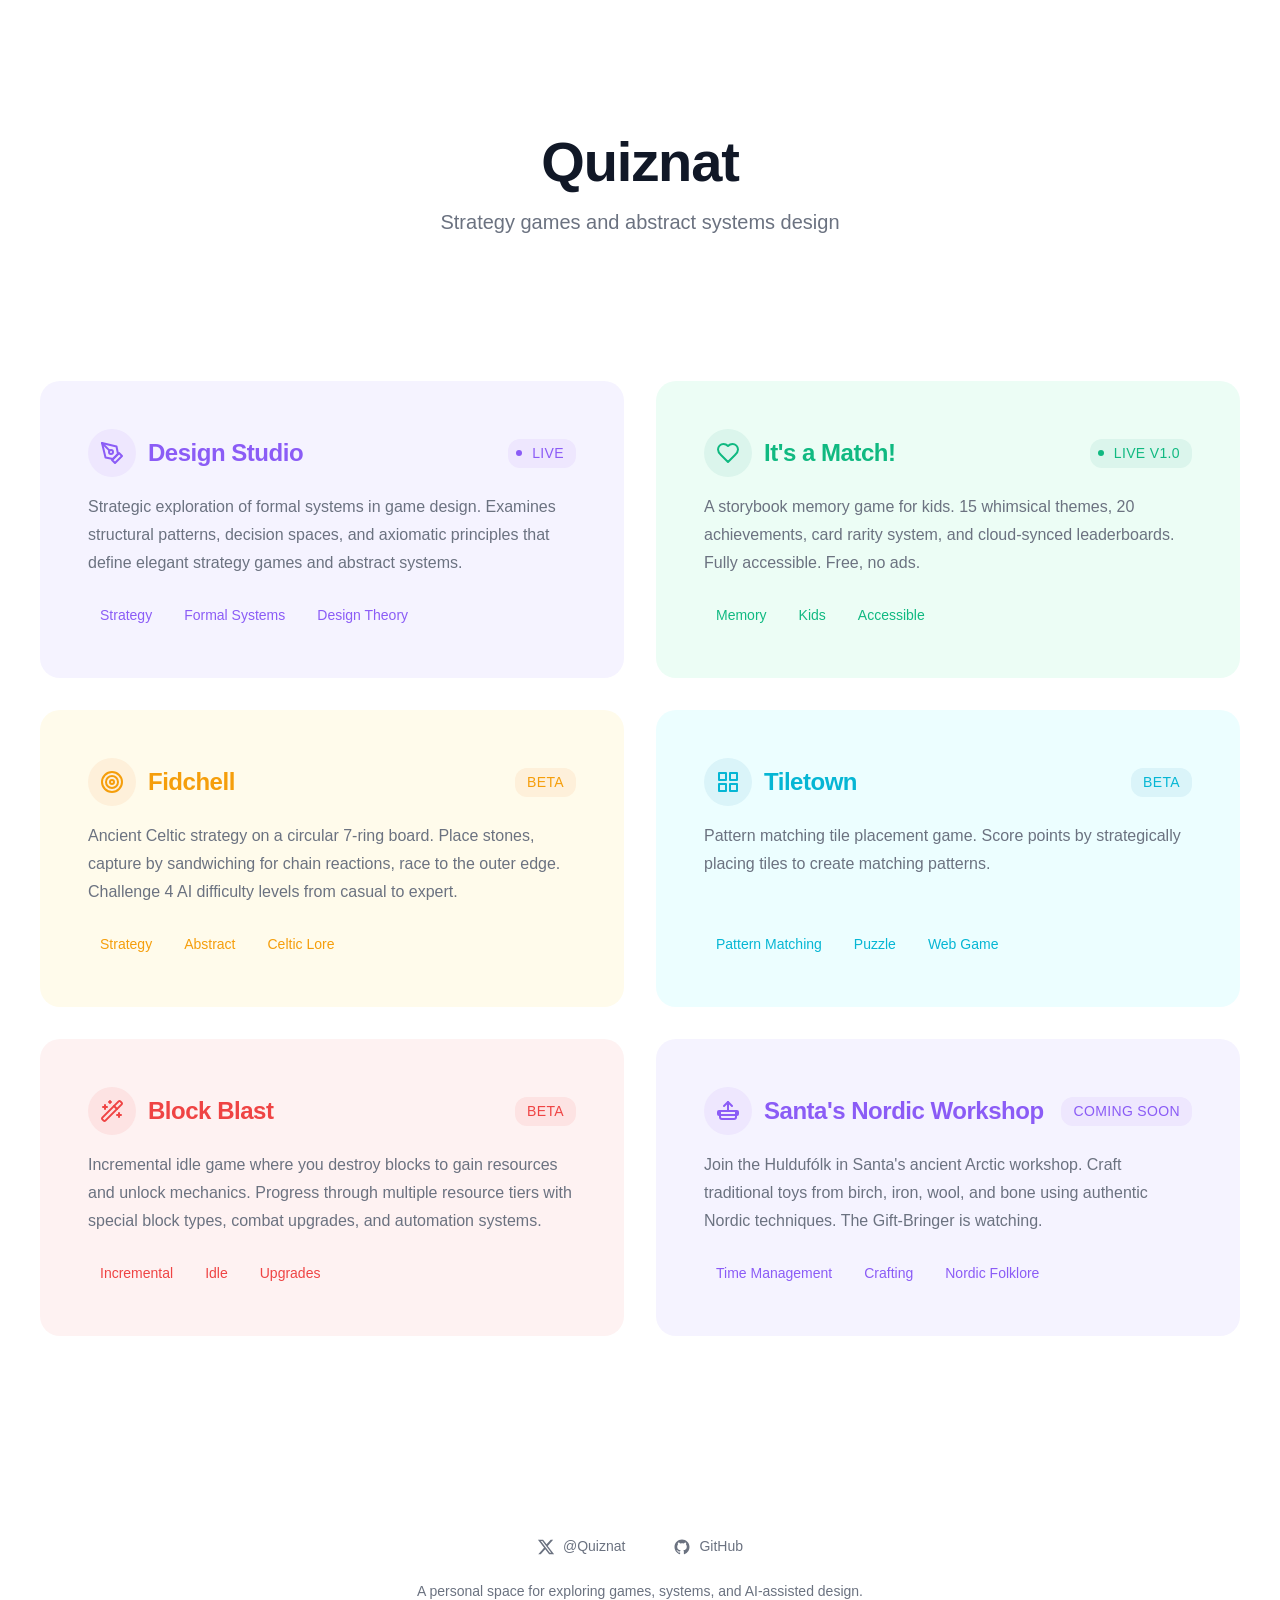
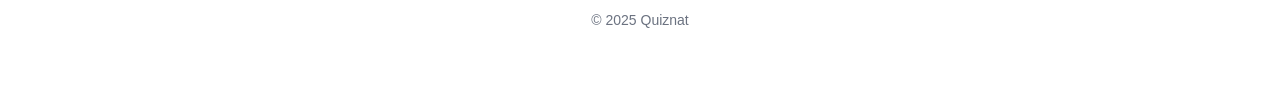
==== index.html @ dd47089f "Add icons to cards inline with titles - Add SVG icons to each project card - Icons in colored circle" ====
<!DOCTYPE html>
<html lang="en">
<head>
  <meta charset="UTF-8">
  <meta name="viewport" content="width=device-width, initial-scale=1.0">
  <title>Quiznat — Strategy Games & Design</title>
  <meta name="description" content="Strategy games and abstract systems design. A personal space for exploring games, systems, and AI-assisted design.">

  <!-- Open Graph -->
  <meta property="og:title" content="Quiznat — Strategy Games & Design">
  <meta property="og:description" content="Strategy games and abstract systems design. A personal space for exploring games, systems, and AI-assisted design.">
  <meta property="og:type" content="website">
  <meta property="og:url" content="https://quiznat.com">

  <!-- Twitter Card -->
  <meta name="twitter:card" content="summary">
  <meta name="twitter:site" content="@Quiznat">
  <meta name="twitter:title" content="Quiznat — Strategy Games & Design">
  <meta name="twitter:description" content="Strategy games and abstract systems design. A personal space for exploring games, systems, and AI-assisted design.">

  <!-- Favicon -->
  <link rel="icon" href="data:image/svg+xml,<svg xmlns='http://www.w3.org/2000/svg' viewBox='0 0 100 100'><rect width='100' height='100' rx='12' fill='%233B82F6'/><text x='50' y='68' font-size='50' font-family='system-ui' font-weight='bold' text-anchor='middle' fill='white'>Q</text></svg>">

  <link rel="stylesheet" href="styles.css">
</head>
<body>
  <div class="site-layout">
    <main class="site-main">
      <div class="hero">
        <h1 class="site-title">Quiznat</h1>
        <p class="site-tagline">Strategy games and abstract systems design</p>
      </div>

      <nav class="project-grid">
        <a href="https://design.quiznat.com" class="project-card">
          <div class="card-header">
            <div class="card-icon">
              <svg viewBox="0 0 24 24" fill="none" stroke="currentColor" stroke-width="2" stroke-linecap="round" stroke-linejoin="round"><path d="M12 19l7-7 3 3-7 7-3-3z"/><path d="M18 13l-1.5-7.5L2 2l3.5 14.5L13 18l5-5z"/><path d="M2 2l7.586 7.586"/><circle cx="11" cy="11" r="2"/></svg>
            </div>
            <h2 class="card-title">Design Studio</h2>
            <span class="card-status card-status--live">Live</span>
          </div>
          <p class="card-description">Strategic exploration of formal systems in game design. Examines structural patterns, decision spaces, and axiomatic principles that define elegant strategy games and abstract systems.</p>
          <div class="card-tags">
            <span class="tag">Strategy</span>
            <span class="tag">Formal Systems</span>
            <span class="tag">Design Theory</span>
          </div>
        </a>

        <a href="https://match.quiznat.com" class="project-card">
          <div class="card-header">
            <div class="card-icon">
              <svg viewBox="0 0 24 24" fill="none" stroke="currentColor" stroke-width="2" stroke-linecap="round" stroke-linejoin="round"><path d="M19 14c1.49-1.46 3-3.21 3-5.5A5.5 5.5 0 0 0 16.5 3c-1.76 0-3 .5-4.5 2-1.5-1.5-2.74-2-4.5-2A5.5 5.5 0 0 0 2 8.5c0 2.3 1.5 4.05 3 5.5l7 7Z"/></svg>
            </div>
            <h2 class="card-title">It's a Match!</h2>
            <span class="card-status card-status--live">Live v1.0</span>
          </div>
          <p class="card-description">A storybook memory game for kids. 15 whimsical themes, 20 achievements, card rarity system, and cloud-synced leaderboards. Fully accessible. Free, no ads.</p>
          <div class="card-tags">
            <span class="tag">Memory</span>
            <span class="tag">Kids</span>
            <span class="tag">Accessible</span>
          </div>
        </a>

        <a href="https://fidchell.quiznat.com" class="project-card">
          <div class="card-header">
            <div class="card-icon">
              <svg viewBox="0 0 24 24" fill="none" stroke="currentColor" stroke-width="2" stroke-linecap="round" stroke-linejoin="round"><circle cx="12" cy="12" r="10"/><circle cx="12" cy="12" r="6"/><circle cx="12" cy="12" r="2"/></svg>
            </div>
            <h2 class="card-title">Fidchell</h2>
            <span class="card-status card-status--beta">Beta</span>
          </div>
          <p class="card-description">Ancient Celtic strategy on a circular 7-ring board. Place stones, capture by sandwiching for chain reactions, race to the outer edge. Challenge 4 AI difficulty levels from casual to expert.</p>
          <div class="card-tags">
            <span class="tag">Strategy</span>
            <span class="tag">Abstract</span>
            <span class="tag">Celtic Lore</span>
          </div>
        </a>

        <a href="https://tiletown.quiznat.com/" class="project-card">
          <div class="card-header">
            <div class="card-icon">
              <svg viewBox="0 0 24 24" fill="none" stroke="currentColor" stroke-width="2" stroke-linecap="round" stroke-linejoin="round"><rect x="3" y="3" width="7" height="7"/><rect x="14" y="3" width="7" height="7"/><rect x="14" y="14" width="7" height="7"/><rect x="3" y="14" width="7" height="7"/></svg>
            </div>
            <h2 class="card-title">Tiletown</h2>
            <span class="card-status card-status--beta">Beta</span>
          </div>
          <p class="card-description">Pattern matching tile placement game. Score points by strategically placing tiles to create matching patterns.</p>
          <div class="card-tags">
            <span class="tag">Pattern Matching</span>
            <span class="tag">Puzzle</span>
            <span class="tag">Web Game</span>
          </div>
        </a>

        <a href="http://blockblast.quiznat.com/" class="project-card">
          <div class="card-header">
            <div class="card-icon">
              <svg viewBox="0 0 24 24" fill="none" stroke="currentColor" stroke-width="2" stroke-linecap="round" stroke-linejoin="round"><path d="m21.64 3.64-1.28-1.28a1.21 1.21 0 0 0-1.72 0L2.36 18.64a1.21 1.21 0 0 0 0 1.72l1.28 1.28a1.2 1.2 0 0 0 1.72 0L21.64 5.36a1.2 1.2 0 0 0 0-1.72Z"/><path d="m14 7 3 3"/><path d="M5 6v4"/><path d="M19 14v4"/><path d="M10 2v2"/><path d="M7 8H3"/><path d="M21 16h-4"/><path d="M11 3H9"/></svg>
            </div>
            <h2 class="card-title">Block Blast</h2>
            <span class="card-status card-status--beta">Beta</span>
          </div>
          <p class="card-description">Incremental idle game where you destroy blocks to gain resources and unlock mechanics. Progress through multiple resource tiers with special block types, combat upgrades, and automation systems.</p>
          <div class="card-tags">
            <span class="tag">Incremental</span>
            <span class="tag">Idle</span>
            <span class="tag">Upgrades</span>
          </div>
        </a>

        <div class="project-card">
          <div class="card-header">
            <div class="card-icon">
              <svg viewBox="0 0 24 24" fill="none" stroke="currentColor" stroke-width="2" stroke-linecap="round" stroke-linejoin="round"><path d="M20 12v6a2 2 0 0 1-2 2H6a2 2 0 0 1-2-2v-6"/><path d="M12 12V3"/><path d="m8 7 4-4 4 4"/><rect x="2" y="12" width="20" height="4" rx="1"/></svg>
            </div>
            <h2 class="card-title">Santa's Nordic Workshop</h2>
            <span class="card-status card-status--coming-soon">Coming Soon</span>
          </div>
          <p class="card-description">Join the Huldufólk in Santa's ancient Arctic workshop. Craft traditional toys from birch, iron, wool, and bone using authentic Nordic techniques. The Gift-Bringer is watching.</p>
          <div class="card-tags">
            <span class="tag">Time Management</span>
            <span class="tag">Crafting</span>
            <span class="tag">Nordic Folklore</span>
          </div>
        </div>
      </nav>
    </main>

    <footer class="site-footer">
      <div class="footer-links">
        <a href="https://x.com/Quiznat" class="footer-link" target="_blank" rel="noopener">
          <svg viewBox="0 0 24 24" aria-hidden="true"><path d="M18.244 2.25h3.308l-7.227 8.26 8.502 11.24H16.17l-5.214-6.817L4.99 21.75H1.68l7.73-8.835L1.254 2.25H8.08l4.713 6.231zm-1.161 17.52h1.833L7.084 4.126H5.117z"/></svg>
          @Quiznat
        </a>
        <a href="https://github.com/quiznat" class="footer-link" target="_blank" rel="noopener">
          <svg viewBox="0 0 24 24" aria-hidden="true"><path d="M12 2C6.477 2 2 6.484 2 12.017c0 4.425 2.865 8.18 6.839 9.504.5.092.682-.217.682-.483 0-.237-.008-.868-.013-1.703-2.782.605-3.369-1.343-3.369-1.343-.454-1.158-1.11-1.466-1.11-1.466-.908-.62.069-.608.069-.608 1.003.07 1.531 1.032 1.531 1.032.892 1.53 2.341 1.088 2.91.832.092-.647.35-1.088.636-1.338-2.22-.253-4.555-1.113-4.555-4.951 0-1.093.39-1.988 1.029-2.688-.103-.253-.446-1.272.098-2.65 0 0 .84-.27 2.75 1.026A9.564 9.564 0 0112 6.844c.85.004 1.705.115 2.504.337 1.909-1.296 2.747-1.027 2.747-1.027.546 1.379.202 2.398.1 2.651.64.7 1.028 1.595 1.028 2.688 0 3.848-2.339 4.695-4.566 4.943.359.309.678.92.678 1.855 0 1.338-.012 2.419-.012 2.747 0 .268.18.58.688.482A10.019 10.019 0 0022 12.017C22 6.484 17.522 2 12 2z"/></svg>
          GitHub
        </a>
      </div>
      <p class="footer-text">A personal space for exploring games, systems, and AI-assisted design.</p>
      <p class="footer-text">© 2025 Quiznat</p>
    </footer>
  </div>

</body>
</html>
---- styles.css ----
/* ============================================
   QUIZNAT.COM — LANDING PAGE
   AAA-Grade Architecture
   ============================================ */

/* ============================================
   DESIGN TOKENS
   ============================================ */

:root {
  /* Colors - Flat Design */
  --color-bg: #FFFFFF;
  --color-surface: #FFFFFF;
  --color-text: #111827;
  --color-text-muted: #6B7280;
  --color-border: #E5E7EB;
  --color-accent: #3B82F6;
  --color-accent-hover: #2563EB;

  /* Project-specific colors */
  --color-design: #8B5CF6;
  --color-game: #10B981;
  --color-casual: #F59E0B;
  --color-incremental: #06B6D4;
  --color-gamejam: #EF4444;

  /* Card tint colors (50-level pastels) */
  --color-design-tint: #F5F3FF;
  --color-game-tint: #ECFDF5;
  --color-casual-tint: #FFFBEB;
  --color-incremental-tint: #ECFEFF;
  --color-gamejam-tint: #FEF2F2;
  
  /* Status colors */
  --color-status-live: #10B981;
  --color-status-beta: #8B5CF6;
  --color-status-wip: #F59E0B;
  --color-status-planned: #6B7280;
  --color-status-gamejam: #EF4444;
  
  /* Spacing */
  --spacing-1: 0.25rem;  /* 4px */
  --spacing-2: 0.5rem;   /* 8px */
  --spacing-3: 0.75rem;  /* 12px */
  --spacing-4: 1rem;     /* 16px */
  --spacing-5: 1.5rem;   /* 24px */
  --spacing-6: 2rem;     /* 32px */
  --spacing-8: 3rem;     /* 48px */
  --spacing-10: 4rem;    /* 64px */
  --spacing-12: 6rem;    /* 96px */
  
  /* Typography */
  --font-display: -apple-system, BlinkMacSystemFont, "Segoe UI", Roboto, "Helvetica Neue", Arial, sans-serif;
  --font-body: -apple-system, BlinkMacSystemFont, "Segoe UI", Roboto, "Helvetica Neue", Arial, sans-serif;
  --font-mono: "SF Mono", Monaco, "Cascadia Code", "Roboto Mono", Consolas, "Courier New", monospace;
  
  --font-size-sm: 0.875rem;   /* 14px */
  --font-size-base: 1rem;     /* 16px */
  --font-size-lg: 1.125rem;   /* 18px */
  --font-size-xl: 1.25rem;    /* 20px */
  --font-size-2xl: 1.5rem;    /* 24px */
  --font-size-3xl: 2rem;      /* 32px */
  --font-size-4xl: 2.5rem;    /* 40px */
  --font-size-5xl: 3.5rem;    /* 56px */
  
  --font-weight-normal: 400;
  --font-weight-medium: 500;
  --font-weight-semibold: 600;
  --font-weight-bold: 700;
  
  --line-height-tight: 1.2;
  --line-height-normal: 1.5;
  --line-height-relaxed: 1.75;
  
  --letter-spacing-tight: -0.02em;
  --letter-spacing-normal: 0;
  --letter-spacing-wide: 0.025em;
  
  /* Effects - Flat Design (no shadows) */
  --radius-sm: 6px;
  --radius-md: 12px;
  --radius-lg: 20px;
  
  --transition-fast: 150ms cubic-bezier(0.4, 0, 0.2, 1);
  --transition-base: 200ms cubic-bezier(0.4, 0, 0.2, 1);
  --transition-slow: 300ms cubic-bezier(0.4, 0, 0.2, 1);
}

/* Light mode only */

/* ============================================
   RESET & BASE
   ============================================ */

* {
  margin: 0;
  padding: 0;
  box-sizing: border-box;
}

html {
  -webkit-font-smoothing: antialiased;
  -moz-osx-font-smoothing: grayscale;
}

body {
  font-family: var(--font-body);
  font-size: var(--font-size-base);
  line-height: var(--line-height-normal);
  color: var(--color-text);
  background: var(--color-bg);
  position: relative;
}

/* Decorative pseudo-elements removed for flat design */

a {
  color: inherit;
  text-decoration: none;
}

/* ============================================
   LAYOUT
   ============================================ */

.site-layout {
  display: flex;
  flex-direction: column;
  min-height: 100vh;
  padding: var(--spacing-6);
  position: relative;
  z-index: 1;
}

/* Layout border frame removed for flat design */

.site-main {
  flex-grow: 1;
  display: flex;
  flex-direction: column;
  justify-content: center;
  max-width: 1200px;
  width: 100%;
  margin: 0 auto;
  padding: var(--spacing-8) 0;
}

/* ============================================
   HERO
   ============================================ */

.hero {
  text-align: center;
  margin-bottom: var(--spacing-12);
  position: relative;
  padding: var(--spacing-8) 0;
}

/* Hero decorative lines removed for flat design */

.site-title {
  font-family: var(--font-display);
  font-size: var(--font-size-5xl);
  font-weight: var(--font-weight-bold);
  letter-spacing: var(--letter-spacing-tight);
  line-height: var(--line-height-tight);
  margin-bottom: var(--spacing-3);
  color: var(--color-text);
}

.site-tagline {
  font-size: var(--font-size-xl);
  color: var(--color-text-muted);
  font-weight: var(--font-weight-normal);
  letter-spacing: var(--letter-spacing-normal);
}

/* ============================================
   PROJECT GRID
   ============================================ */

.project-grid {
  display: grid;
  grid-template-columns: repeat(2, 1fr);
  gap: var(--spacing-6);
  width: 100%;
  position: relative;
}

/* Featured card spans full width */
.project-card--featured {
  grid-column: 1 / -1;
}

/* Project grid top line removed for flat design */

/* ============================================
   PROJECT CARDS
   ============================================ */

.project-card {
  display: flex;
  flex-direction: column;
  padding: var(--spacing-8);
  background: var(--card-tint);
  border: none;
  border-radius: var(--radius-lg);
  box-shadow: none;
  transition: transform 200ms ease;
  cursor: pointer;
  position: relative;
}

.project-card:hover,
.project-card:focus-visible {
  transform: scale(1.02);
  outline: none;
}

.project-card:focus-visible {
  outline: 3px solid var(--card-accent);
  outline-offset: 2px;
}

/* ============================================
   CARD COLOR SEQUENCE
   Colors cycle through a 5-color palette that
   matches the hero gradient order:
   1. design (purple)
   2. game (green)
   3. casual (yellow)
   4. incremental (cyan)
   5. gamejam (red)
   ...then repeats from 1
   ============================================ */

.project-card:nth-child(5n+1) { --card-accent: var(--color-design); --card-tint: var(--color-design-tint); }
.project-card:nth-child(5n+2) { --card-accent: var(--color-game); --card-tint: var(--color-game-tint); }
.project-card:nth-child(5n+3) { --card-accent: var(--color-casual); --card-tint: var(--color-casual-tint); }
.project-card:nth-child(5n+4) { --card-accent: var(--color-incremental); --card-tint: var(--color-incremental-tint); }
.project-card:nth-child(5n+5) { --card-accent: var(--color-gamejam); --card-tint: var(--color-gamejam-tint); }

/* Card Header */
.card-header {
  display: flex;
  align-items: center;
  gap: var(--spacing-3);
  margin-bottom: var(--spacing-4);
}

/* Card Icon */
.card-icon {
  display: flex;
  align-items: center;
  justify-content: center;
  width: 48px;
  height: 48px;
  border-radius: 50%;
  background: color-mix(in srgb, var(--card-accent) 15%, white);
  flex-shrink: 0;
}

.card-icon svg {
  width: 24px;
  height: 24px;
  color: var(--card-accent);
}

.card-title {
  font-family: var(--font-display);
  font-size: var(--font-size-2xl);
  font-weight: var(--font-weight-bold);
  letter-spacing: var(--letter-spacing-tight);
  color: var(--card-accent);
  flex-grow: 1;
}

/* Status Badge - matches card accent */
.card-status {
  display: inline-flex;
  align-items: center;
  padding: var(--spacing-1) var(--spacing-3);
  font-size: var(--font-size-sm);
  font-weight: var(--font-weight-medium);
  background: color-mix(in srgb, var(--card-accent) 15%, white);
  color: var(--card-accent);
  border-radius: var(--radius-md);
  text-transform: uppercase;
  letter-spacing: var(--letter-spacing-wide);
  position: relative;
}

.card-status--live {
  padding-left: var(--spacing-5);
}

.card-status--live::before {
  content: '';
  position: absolute;
  left: var(--spacing-2);
  top: 50%;
  transform: translateY(-50%);
  width: 6px;
  height: 6px;
  background: var(--card-accent);
  border-radius: 50%;
  animation: pulse-dot 2s cubic-bezier(0.4, 0, 0.6, 1) infinite;
}

@keyframes pulse {
  0%, 100% {
    opacity: 1;
  }
  50% {
    opacity: 0.85;
  }
}

@keyframes pulse-dot {
  0%, 100% {
    opacity: 1;
    transform: translateY(-50%) scale(1);
  }
  50% {
    opacity: 0.5;
    transform: translateY(-50%) scale(0.8);
  }
}

/* Entrance Animation */
@keyframes fade-in-up {
  from {
    opacity: 0;
    transform: translateY(20px);
  }
  to {
    opacity: 1;
    transform: translateY(0);
  }
}

.project-card {
  animation: fade-in-up 0.5s ease-out both;
}

.project-card:nth-child(1) { animation-delay: 0.1s; }
.project-card:nth-child(2) { animation-delay: 0.2s; }
.project-card:nth-child(3) { animation-delay: 0.3s; }
.project-card:nth-child(4) { animation-delay: 0.4s; }
.project-card:nth-child(5) { animation-delay: 0.5s; }
.project-card:nth-child(6) { animation-delay: 0.6s; }

/* Card Content */
.card-description {
  font-size: var(--font-size-base);
  line-height: var(--line-height-relaxed);
  color: var(--color-text-muted);
  margin-bottom: var(--spacing-5);
  flex-grow: 1;
}

/* Tags - Match card accent */
.card-tags {
  display: flex;
  flex-wrap: wrap;
  gap: var(--spacing-2);
}

.tag {
  display: inline-block;
  padding: var(--spacing-1) var(--spacing-3);
  font-size: var(--font-size-sm);
  font-weight: var(--font-weight-medium);
  color: var(--card-accent);
  background: transparent;
  border: none;
  border-radius: var(--radius-md);
  letter-spacing: var(--letter-spacing-normal);
  transition: all 200ms ease;
}

.project-card:hover .tag,
.project-card:focus-visible .tag {
  background: color-mix(in srgb, var(--card-accent) 10%, transparent);
}

/* ============================================
   FOOTER
   ============================================ */

.site-footer {
  text-align: center;
  padding: var(--spacing-8) 0 var(--spacing-6);
  margin-top: var(--spacing-12);
}

.footer-text {
  font-size: var(--font-size-sm);
  color: var(--color-text-muted);
  letter-spacing: var(--letter-spacing-normal);
  margin-bottom: var(--spacing-2);
}

.footer-text:last-child {
  margin-bottom: 0;
}

.footer-links {
  display: flex;
  justify-content: center;
  gap: var(--spacing-5);
  margin-bottom: var(--spacing-4);
}

.footer-link {
  display: inline-flex;
  align-items: center;
  gap: var(--spacing-2);
  padding: var(--spacing-2) var(--spacing-3);
  font-size: var(--font-size-sm);
  color: var(--color-text-muted);
  border-radius: var(--radius-sm);
  transition: color 200ms ease, background-color 200ms ease;
}

.footer-link:hover,
.footer-link:focus-visible {
  color: var(--color-accent);
  background: var(--color-border);
}

.footer-link svg {
  width: 18px;
  height: 18px;
  fill: currentColor;
}

/* ============================================
   RESPONSIVE
   ============================================ */

@media (max-width: 768px) {
  .site-title {
    font-size: var(--font-size-4xl);
  }

  .site-tagline {
    font-size: var(--font-size-lg);
  }

  .project-grid {
    grid-template-columns: 1fr;
  }

  .site-layout {
    padding: var(--spacing-4);
  }

  .site-main {
    padding: var(--spacing-6) 0;
  }
}

@media (max-width: 480px) {
  .site-title {
    font-size: var(--font-size-3xl);
  }

  .card-title {
    font-size: var(--font-size-xl);
  }
}
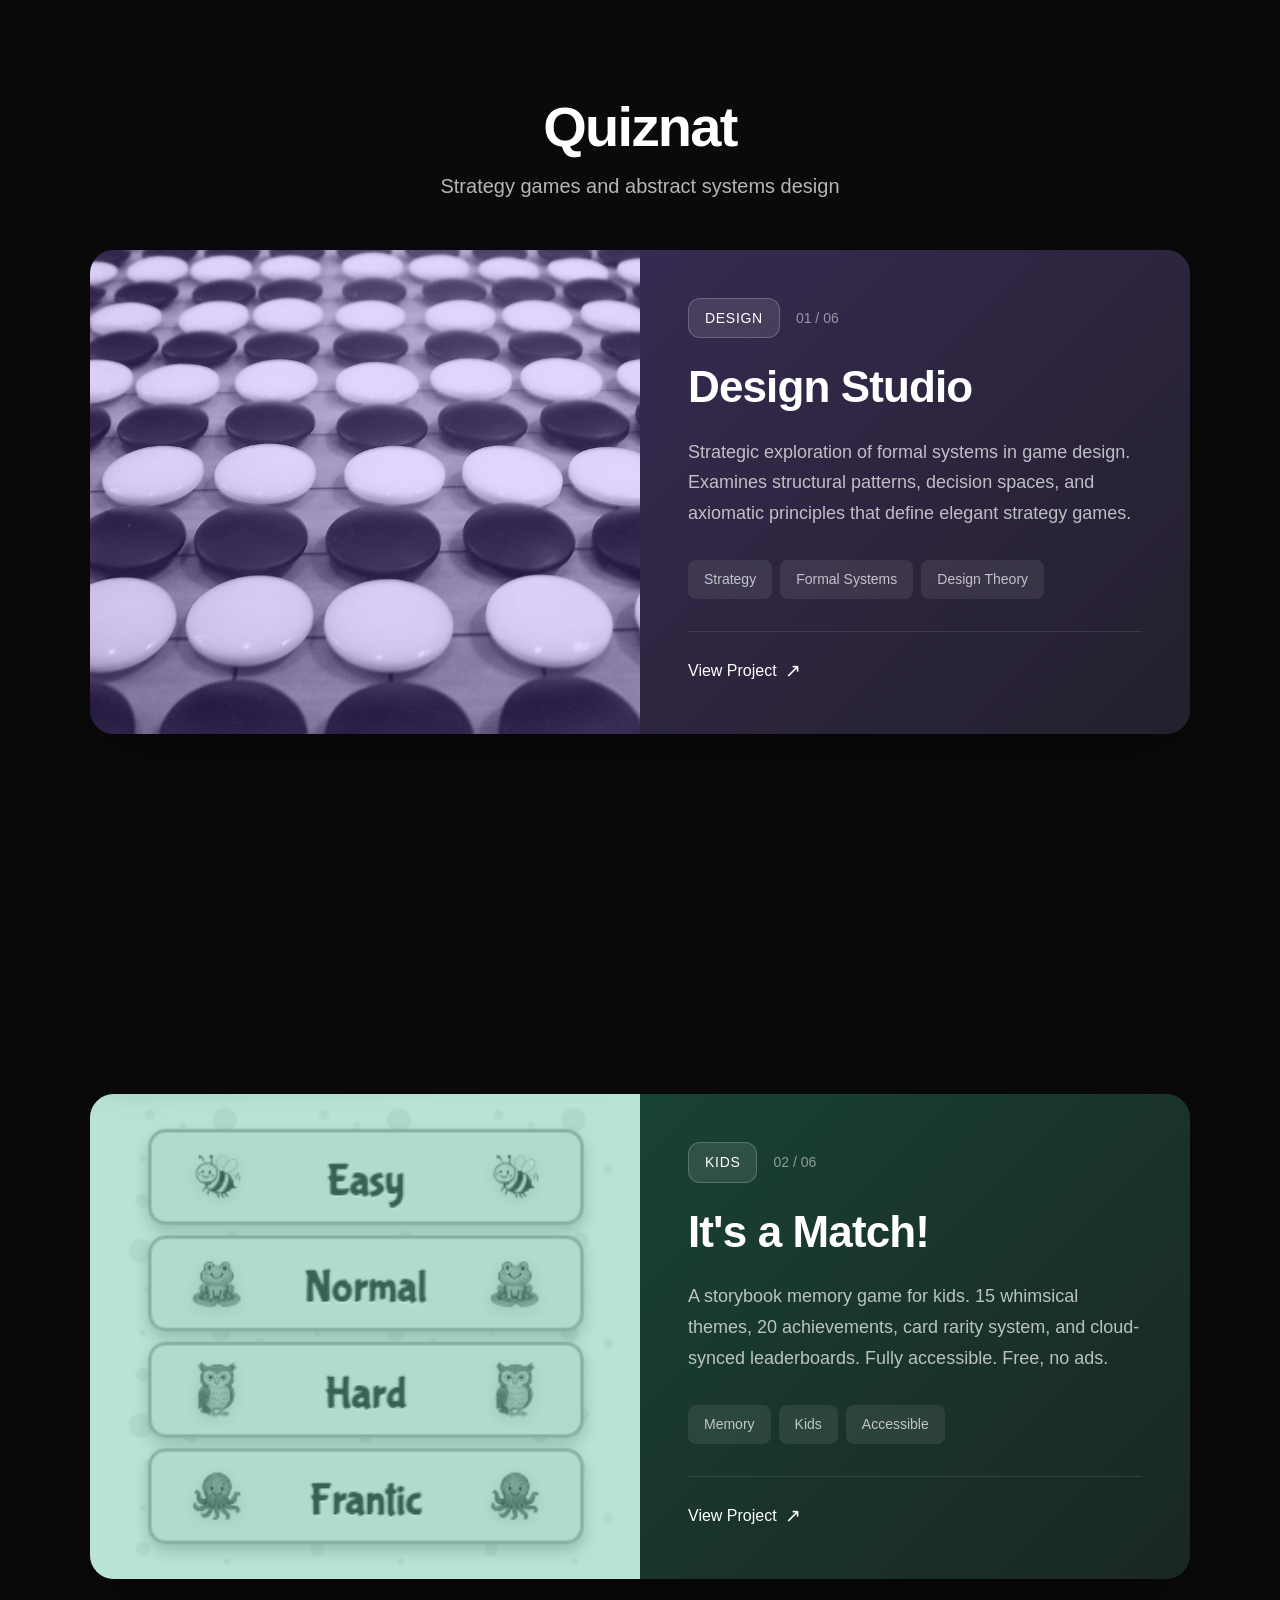
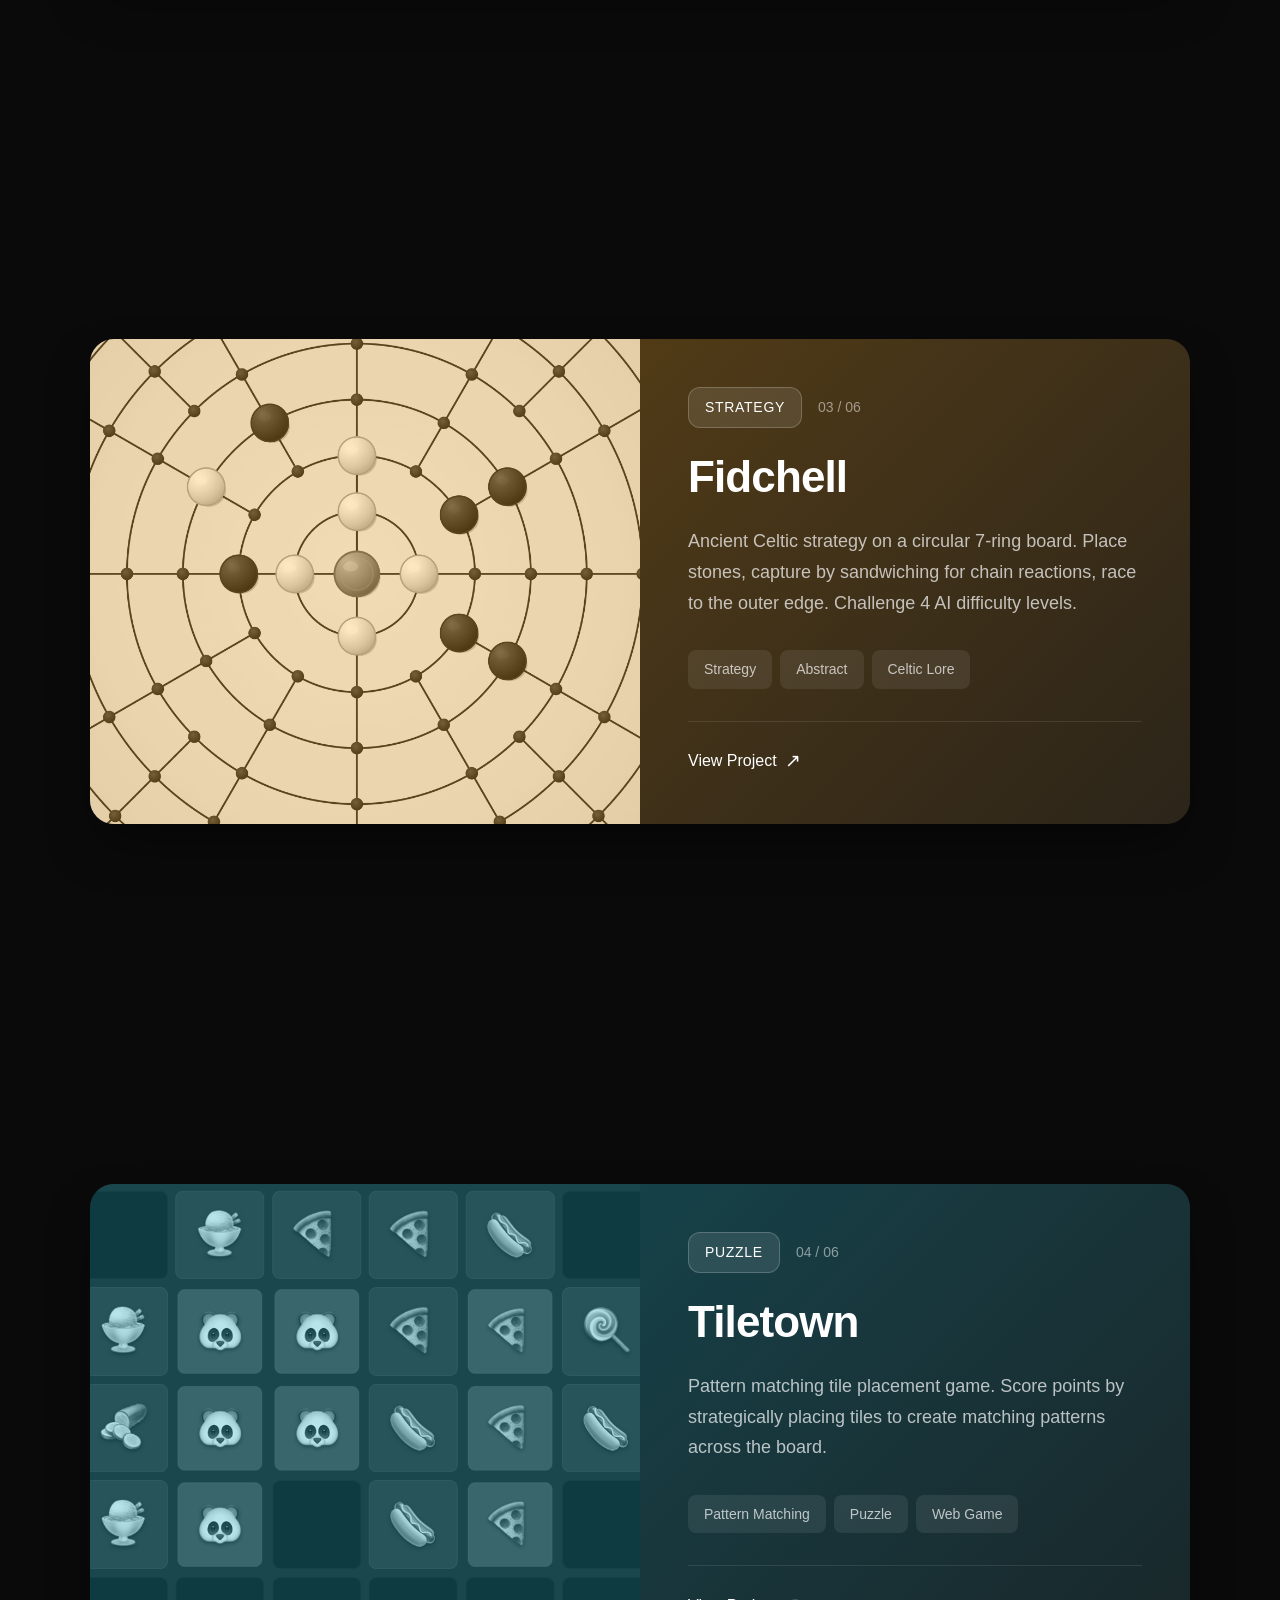
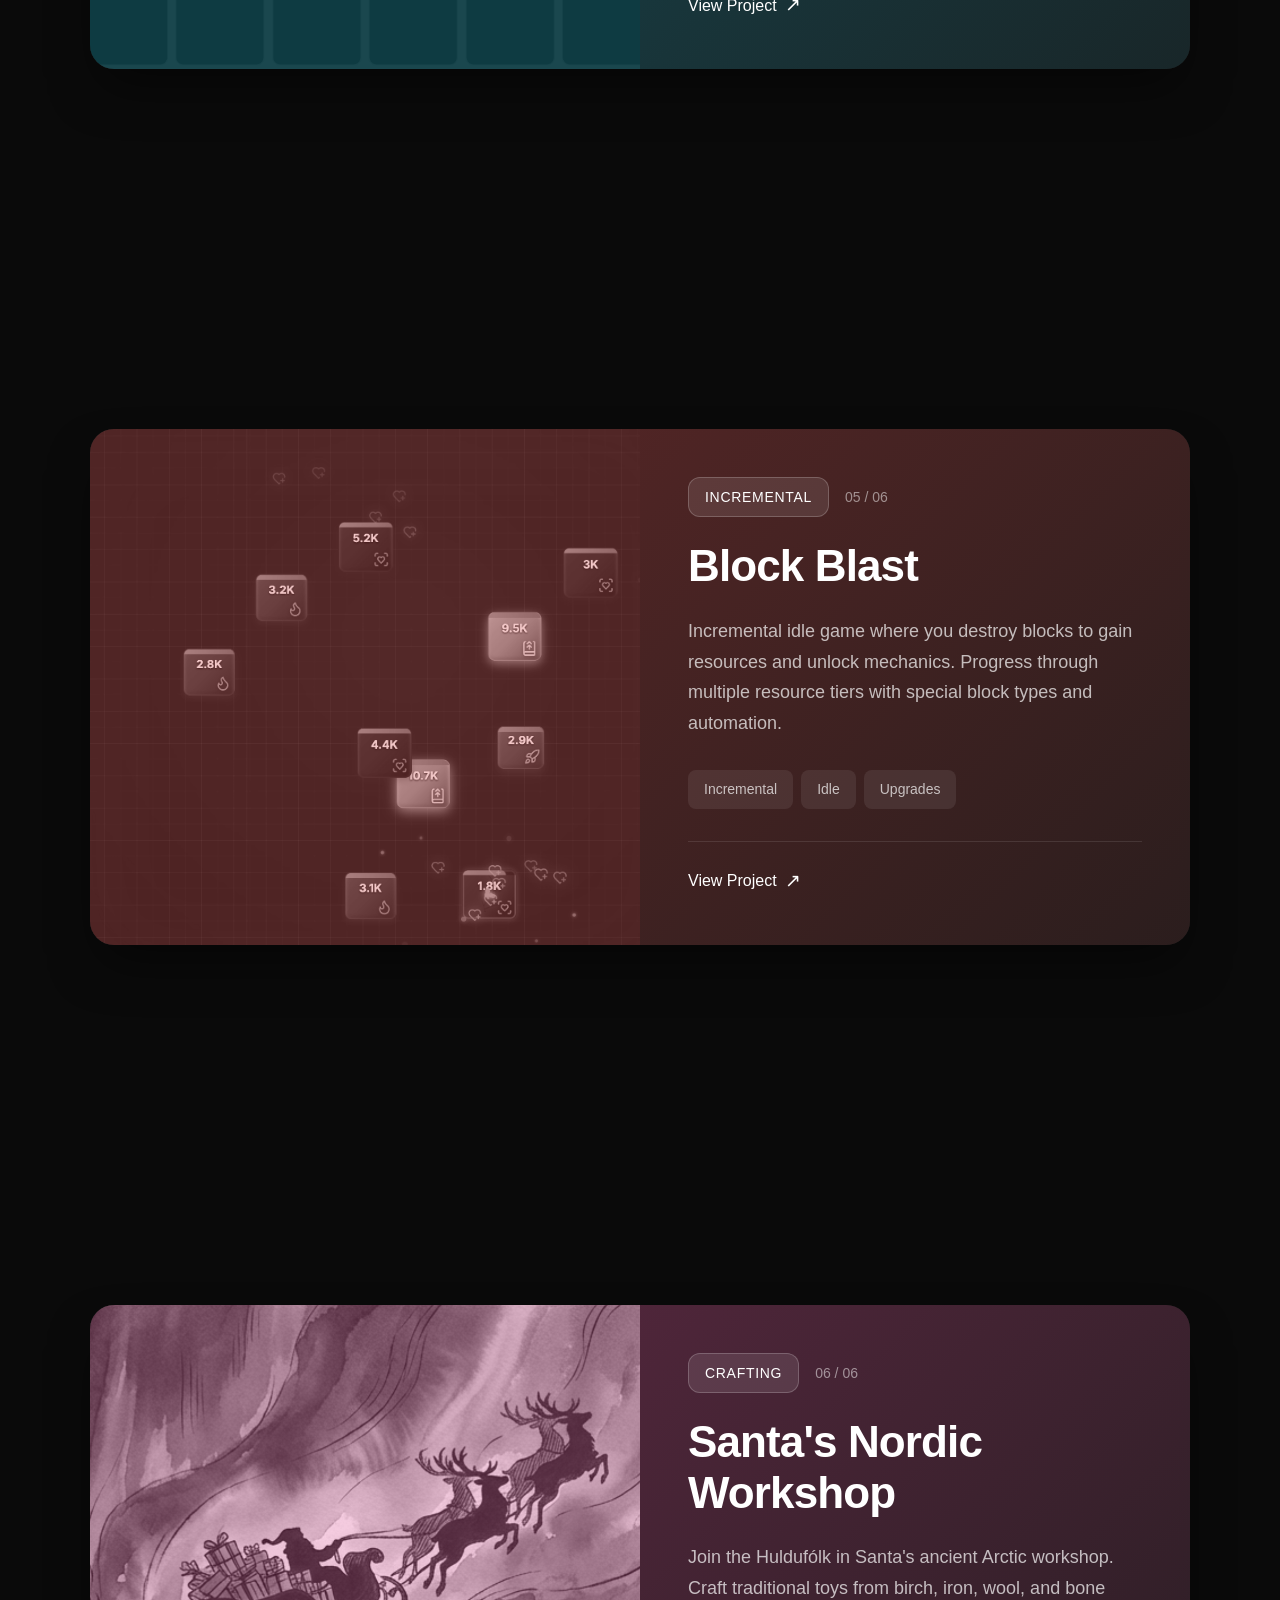
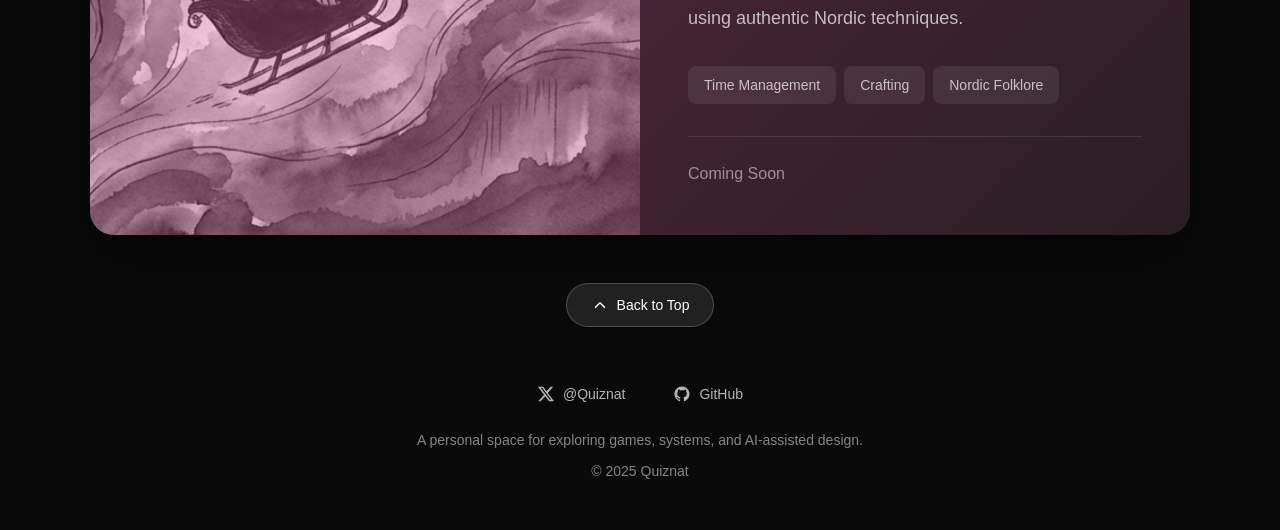
==== commit cab5ac9e: "Add stacking cards effect with horizontal layout - Convert grid to sticky scroll stacking cards - Ad" ====
--- a/index.html
+++ b/index.html
@@ -31,103 +31,148 @@
         <p class="site-tagline">Strategy games and abstract systems design</p>
       </div>
 
-      <nav class="project-grid">
-        <a href="https://design.quiznat.com" class="project-card">
-          <div class="card-header">
-            <div class="card-icon">
-              <svg viewBox="0 0 24 24" fill="none" stroke="currentColor" stroke-width="2" stroke-linecap="round" stroke-linejoin="round"><path d="M12 19l7-7 3 3-7 7-3-3z"/><path d="M18 13l-1.5-7.5L2 2l3.5 14.5L13 18l5-5z"/><path d="M2 2l7.586 7.586"/><circle cx="11" cy="11" r="2"/></svg>
-            </div>
-            <h2 class="card-title">Design Studio</h2>
-            <span class="card-status card-status--live">Live</span>
+      <nav class="project-stack">
+        <div class="stack-item">
+          <a href="https://design.quiznat.com" class="project-card">
+            <div class="card-image">
+              <img src="assets/design-studio-card.jpg" alt="Design Studio preview">
+            </div>
+            <div class="card-content">
+              <div class="card-meta">
+                <span class="card-category">DESIGN</span>
+                <span class="card-number">01 / 06</span>
+              </div>
+              <h2 class="card-title">Design Studio</h2>
+              <p class="card-description">Strategic exploration of formal systems in game design. Examines structural patterns, decision spaces, and axiomatic principles that define elegant strategy games.</p>
+              <div class="card-tags">
+                <span class="tag">Strategy</span>
+                <span class="tag">Formal Systems</span>
+                <span class="tag">Design Theory</span>
+              </div>
+              <span class="card-link">View Project <span class="arrow">&#8599;</span></span>
+            </div>
+          </a>
+        </div>
+
+        <div class="stack-item">
+          <a href="https://match.quiznat.com" class="project-card">
+            <div class="card-image">
+              <img src="assets/Learning_Lab.png" alt="It's a Match! preview">
+            </div>
+            <div class="card-content">
+              <div class="card-meta">
+                <span class="card-category">KIDS</span>
+                <span class="card-number">02 / 06</span>
+              </div>
+              <h2 class="card-title">It's a Match!</h2>
+              <p class="card-description">A storybook memory game for kids. 15 whimsical themes, 20 achievements, card rarity system, and cloud-synced leaderboards. Fully accessible. Free, no ads.</p>
+              <div class="card-tags">
+                <span class="tag">Memory</span>
+                <span class="tag">Kids</span>
+                <span class="tag">Accessible</span>
+              </div>
+              <span class="card-link">View Project <span class="arrow">&#8599;</span></span>
+            </div>
+          </a>
+        </div>
+
+        <div class="stack-item">
+          <a href="https://fidchell.quiznat.com" class="project-card">
+            <div class="card-image">
+              <img src="assets/fidchell.png" alt="Fidchell preview">
+            </div>
+            <div class="card-content">
+              <div class="card-meta">
+                <span class="card-category">STRATEGY</span>
+                <span class="card-number">03 / 06</span>
+              </div>
+              <h2 class="card-title">Fidchell</h2>
+              <p class="card-description">Ancient Celtic strategy on a circular 7-ring board. Place stones, capture by sandwiching for chain reactions, race to the outer edge. Challenge 4 AI difficulty levels.</p>
+              <div class="card-tags">
+                <span class="tag">Strategy</span>
+                <span class="tag">Abstract</span>
+                <span class="tag">Celtic Lore</span>
+              </div>
+              <span class="card-link">View Project <span class="arrow">&#8599;</span></span>
+            </div>
+          </a>
+        </div>
+
+        <div class="stack-item">
+          <a href="https://tiletown.quiznat.com/" class="project-card">
+            <div class="card-image">
+              <img src="assets/tile_town.png" alt="Tiletown preview">
+            </div>
+            <div class="card-content">
+              <div class="card-meta">
+                <span class="card-category">PUZZLE</span>
+                <span class="card-number">04 / 06</span>
+              </div>
+              <h2 class="card-title">Tiletown</h2>
+              <p class="card-description">Pattern matching tile placement game. Score points by strategically placing tiles to create matching patterns across the board.</p>
+              <div class="card-tags">
+                <span class="tag">Pattern Matching</span>
+                <span class="tag">Puzzle</span>
+                <span class="tag">Web Game</span>
+              </div>
+              <span class="card-link">View Project <span class="arrow">&#8599;</span></span>
+            </div>
+          </a>
+        </div>
+
+        <div class="stack-item">
+          <a href="http://blockblast.quiznat.com/" class="project-card">
+            <div class="card-image">
+              <img src="assets/block_blast.png" alt="Block Blast preview">
+            </div>
+            <div class="card-content">
+              <div class="card-meta">
+                <span class="card-category">INCREMENTAL</span>
+                <span class="card-number">05 / 06</span>
+              </div>
+              <h2 class="card-title">Block Blast</h2>
+              <p class="card-description">Incremental idle game where you destroy blocks to gain resources and unlock mechanics. Progress through multiple resource tiers with special block types and automation.</p>
+              <div class="card-tags">
+                <span class="tag">Incremental</span>
+                <span class="tag">Idle</span>
+                <span class="tag">Upgrades</span>
+              </div>
+              <span class="card-link">View Project <span class="arrow">&#8599;</span></span>
+            </div>
+          </a>
+        </div>
+
+        <div class="stack-item">
+          <div class="project-card">
+            <div class="card-image">
+              <img src="assets/santa.png" alt="Santa's Nordic Workshop preview">
+            </div>
+            <div class="card-content">
+              <div class="card-meta">
+                <span class="card-category">CRAFTING</span>
+                <span class="card-number">06 / 06</span>
+              </div>
+              <h2 class="card-title">Santa's Nordic Workshop</h2>
+              <p class="card-description">Join the Huldufólk in Santa's ancient Arctic workshop. Craft traditional toys from birch, iron, wool, and bone using authentic Nordic techniques.</p>
+              <div class="card-tags">
+                <span class="tag">Time Management</span>
+                <span class="tag">Crafting</span>
+                <span class="tag">Nordic Folklore</span>
+              </div>
+              <span class="card-link card-link--coming-soon">Coming Soon</span>
+            </div>
           </div>
-          <p class="card-description">Strategic exploration of formal systems in game design. Examines structural patterns, decision spaces, and axiomatic principles that define elegant strategy games and abstract systems.</p>
-          <div class="card-tags">
-            <span class="tag">Strategy</span>
-            <span class="tag">Formal Systems</span>
-            <span class="tag">Design Theory</span>
-          </div>
-        </a>
-
-        <a href="https://match.quiznat.com" class="project-card">
-          <div class="card-header">
-            <div class="card-icon">
-              <svg viewBox="0 0 24 24" fill="none" stroke="currentColor" stroke-width="2" stroke-linecap="round" stroke-linejoin="round"><path d="M19 14c1.49-1.46 3-3.21 3-5.5A5.5 5.5 0 0 0 16.5 3c-1.76 0-3 .5-4.5 2-1.5-1.5-2.74-2-4.5-2A5.5 5.5 0 0 0 2 8.5c0 2.3 1.5 4.05 3 5.5l7 7Z"/></svg>
-            </div>
-            <h2 class="card-title">It's a Match!</h2>
-            <span class="card-status card-status--live">Live v1.0</span>
-          </div>
-          <p class="card-description">A storybook memory game for kids. 15 whimsical themes, 20 achievements, card rarity system, and cloud-synced leaderboards. Fully accessible. Free, no ads.</p>
-          <div class="card-tags">
-            <span class="tag">Memory</span>
-            <span class="tag">Kids</span>
-            <span class="tag">Accessible</span>
-          </div>
-        </a>
-
-        <a href="https://fidchell.quiznat.com" class="project-card">
-          <div class="card-header">
-            <div class="card-icon">
-              <svg viewBox="0 0 24 24" fill="none" stroke="currentColor" stroke-width="2" stroke-linecap="round" stroke-linejoin="round"><circle cx="12" cy="12" r="10"/><circle cx="12" cy="12" r="6"/><circle cx="12" cy="12" r="2"/></svg>
-            </div>
-            <h2 class="card-title">Fidchell</h2>
-            <span class="card-status card-status--beta">Beta</span>
-          </div>
-          <p class="card-description">Ancient Celtic strategy on a circular 7-ring board. Place stones, capture by sandwiching for chain reactions, race to the outer edge. Challenge 4 AI difficulty levels from casual to expert.</p>
-          <div class="card-tags">
-            <span class="tag">Strategy</span>
-            <span class="tag">Abstract</span>
-            <span class="tag">Celtic Lore</span>
-          </div>
-        </a>
-
-        <a href="https://tiletown.quiznat.com/" class="project-card">
-          <div class="card-header">
-            <div class="card-icon">
-              <svg viewBox="0 0 24 24" fill="none" stroke="currentColor" stroke-width="2" stroke-linecap="round" stroke-linejoin="round"><rect x="3" y="3" width="7" height="7"/><rect x="14" y="3" width="7" height="7"/><rect x="14" y="14" width="7" height="7"/><rect x="3" y="14" width="7" height="7"/></svg>
-            </div>
-            <h2 class="card-title">Tiletown</h2>
-            <span class="card-status card-status--beta">Beta</span>
-          </div>
-          <p class="card-description">Pattern matching tile placement game. Score points by strategically placing tiles to create matching patterns.</p>
-          <div class="card-tags">
-            <span class="tag">Pattern Matching</span>
-            <span class="tag">Puzzle</span>
-            <span class="tag">Web Game</span>
-          </div>
-        </a>
-
-        <a href="http://blockblast.quiznat.com/" class="project-card">
-          <div class="card-header">
-            <div class="card-icon">
-              <svg viewBox="0 0 24 24" fill="none" stroke="currentColor" stroke-width="2" stroke-linecap="round" stroke-linejoin="round"><path d="m21.64 3.64-1.28-1.28a1.21 1.21 0 0 0-1.72 0L2.36 18.64a1.21 1.21 0 0 0 0 1.72l1.28 1.28a1.2 1.2 0 0 0 1.72 0L21.64 5.36a1.2 1.2 0 0 0 0-1.72Z"/><path d="m14 7 3 3"/><path d="M5 6v4"/><path d="M19 14v4"/><path d="M10 2v2"/><path d="M7 8H3"/><path d="M21 16h-4"/><path d="M11 3H9"/></svg>
-            </div>
-            <h2 class="card-title">Block Blast</h2>
-            <span class="card-status card-status--beta">Beta</span>
-          </div>
-          <p class="card-description">Incremental idle game where you destroy blocks to gain resources and unlock mechanics. Progress through multiple resource tiers with special block types, combat upgrades, and automation systems.</p>
-          <div class="card-tags">
-            <span class="tag">Incremental</span>
-            <span class="tag">Idle</span>
-            <span class="tag">Upgrades</span>
-          </div>
-        </a>
-
-        <div class="project-card">
-          <div class="card-header">
-            <div class="card-icon">
-              <svg viewBox="0 0 24 24" fill="none" stroke="currentColor" stroke-width="2" stroke-linecap="round" stroke-linejoin="round"><path d="M20 12v6a2 2 0 0 1-2 2H6a2 2 0 0 1-2-2v-6"/><path d="M12 12V3"/><path d="m8 7 4-4 4 4"/><rect x="2" y="12" width="20" height="4" rx="1"/></svg>
-            </div>
-            <h2 class="card-title">Santa's Nordic Workshop</h2>
-            <span class="card-status card-status--coming-soon">Coming Soon</span>
-          </div>
-          <p class="card-description">Join the Huldufólk in Santa's ancient Arctic workshop. Craft traditional toys from birch, iron, wool, and bone using authentic Nordic techniques. The Gift-Bringer is watching.</p>
-          <div class="card-tags">
-            <span class="tag">Time Management</span>
-            <span class="tag">Crafting</span>
-            <span class="tag">Nordic Folklore</span>
-          </div>
         </div>
       </nav>
+
+      <div class="back-to-top-wrapper">
+        <button class="back-to-top" id="backToTop" aria-label="Back to top">
+          <svg viewBox="0 0 24 24" fill="none" stroke="currentColor" stroke-width="2" stroke-linecap="round" stroke-linejoin="round">
+            <path d="M18 15l-6-6-6 6"/>
+          </svg>
+          Back to Top
+        </button>
+      </div>
     </main>
 
     <footer class="site-footer">
@@ -146,6 +191,11 @@
     </footer>
   </div>
 
+  <script>
+    document.getElementById('backToTop').addEventListener('click', () => {
+      window.scrollTo({ top: 0, behavior: 'smooth' });
+    });
+  </script>
 </body>
 </html>
 
--- a/styles.css
+++ b/styles.css
@@ -1,6 +1,5 @@
 /* ============================================
-   QUIZNAT.COM — LANDING PAGE
-   AAA-Grade Architecture
+   QUIZNAT.COM — STACKING CARDS PORTFOLIO
    ============================================ */
 
 /* ============================================
@@ -8,85 +7,57 @@
    ============================================ */
 
 :root {
-  /* Colors - Flat Design */
-  --color-bg: #FFFFFF;
-  --color-surface: #FFFFFF;
-  --color-text: #111827;
-  --color-text-muted: #6B7280;
-  --color-border: #E5E7EB;
-  --color-accent: #3B82F6;
-  --color-accent-hover: #2563EB;
-
-  /* Project-specific colors */
+  /* Dark Theme Colors */
+  --color-bg: #0a0a0a;
+  --color-surface: #1a1a1a;
+  --color-text: #ffffff;
+  --color-text-muted: rgba(255, 255, 255, 0.7);
+  --color-text-subtle: rgba(255, 255, 255, 0.5);
+  --color-border: rgba(255, 255, 255, 0.15);
+
+  /* Card accent colors */
   --color-design: #8B5CF6;
   --color-game: #10B981;
   --color-casual: #F59E0B;
   --color-incremental: #06B6D4;
   --color-gamejam: #EF4444;
-
-  /* Card tint colors (50-level pastels) */
-  --color-design-tint: #F5F3FF;
-  --color-game-tint: #ECFDF5;
-  --color-casual-tint: #FFFBEB;
-  --color-incremental-tint: #ECFEFF;
-  --color-gamejam-tint: #FEF2F2;
-  
-  /* Status colors */
-  --color-status-live: #10B981;
-  --color-status-beta: #8B5CF6;
-  --color-status-wip: #F59E0B;
-  --color-status-planned: #6B7280;
-  --color-status-gamejam: #EF4444;
-  
+  --color-crafting: #EC4899;
+
   /* Spacing */
-  --spacing-1: 0.25rem;  /* 4px */
-  --spacing-2: 0.5rem;   /* 8px */
-  --spacing-3: 0.75rem;  /* 12px */
-  --spacing-4: 1rem;     /* 16px */
-  --spacing-5: 1.5rem;   /* 24px */
-  --spacing-6: 2rem;     /* 32px */
-  --spacing-8: 3rem;     /* 48px */
-  --spacing-10: 4rem;    /* 64px */
-  --spacing-12: 6rem;    /* 96px */
-  
+  --spacing-1: 0.25rem;
+  --spacing-2: 0.5rem;
+  --spacing-3: 0.75rem;
+  --spacing-4: 1rem;
+  --spacing-5: 1.5rem;
+  --spacing-6: 2rem;
+  --spacing-8: 3rem;
+  --spacing-10: 4rem;
+  --spacing-12: 6rem;
+
   /* Typography */
   --font-display: -apple-system, BlinkMacSystemFont, "Segoe UI", Roboto, "Helvetica Neue", Arial, sans-serif;
   --font-body: -apple-system, BlinkMacSystemFont, "Segoe UI", Roboto, "Helvetica Neue", Arial, sans-serif;
-  --font-mono: "SF Mono", Monaco, "Cascadia Code", "Roboto Mono", Consolas, "Courier New", monospace;
-  
-  --font-size-sm: 0.875rem;   /* 14px */
-  --font-size-base: 1rem;     /* 16px */
-  --font-size-lg: 1.125rem;   /* 18px */
-  --font-size-xl: 1.25rem;    /* 20px */
-  --font-size-2xl: 1.5rem;    /* 24px */
-  --font-size-3xl: 2rem;      /* 32px */
-  --font-size-4xl: 2.5rem;    /* 40px */
-  --font-size-5xl: 3.5rem;    /* 56px */
-  
+
+  --font-size-sm: 0.875rem;
+  --font-size-base: 1rem;
+  --font-size-lg: 1.125rem;
+  --font-size-xl: 1.25rem;
+  --font-size-2xl: 1.5rem;
+  --font-size-3xl: 2rem;
+  --font-size-4xl: 2.75rem;
+  --font-size-5xl: 3.5rem;
+
   --font-weight-normal: 400;
   --font-weight-medium: 500;
   --font-weight-semibold: 600;
   --font-weight-bold: 700;
-  
-  --line-height-tight: 1.2;
-  --line-height-normal: 1.5;
-  --line-height-relaxed: 1.75;
-  
-  --letter-spacing-tight: -0.02em;
-  --letter-spacing-normal: 0;
-  --letter-spacing-wide: 0.025em;
-  
-  /* Effects - Flat Design (no shadows) */
-  --radius-sm: 6px;
+
+  /* Effects */
+  --radius-sm: 8px;
   --radius-md: 12px;
   --radius-lg: 20px;
-  
-  --transition-fast: 150ms cubic-bezier(0.4, 0, 0.2, 1);
-  --transition-base: 200ms cubic-bezier(0.4, 0, 0.2, 1);
-  --transition-slow: 300ms cubic-bezier(0.4, 0, 0.2, 1);
-}
-
-/* Light mode only */
+  --radius-xl: 24px;
+}
 
 /* ============================================
    RESET & BASE
@@ -101,48 +72,41 @@
 html {
   -webkit-font-smoothing: antialiased;
   -moz-osx-font-smoothing: grayscale;
+  scroll-behavior: smooth;
 }
 
 body {
   font-family: var(--font-body);
   font-size: var(--font-size-base);
-  line-height: var(--line-height-normal);
+  line-height: 1.6;
   color: var(--color-text);
   background: var(--color-bg);
-  position: relative;
-}
-
-/* Decorative pseudo-elements removed for flat design */
+}
 
 a {
   color: inherit;
   text-decoration: none;
 }
 
+img {
+  display: block;
+  max-width: 100%;
+  height: auto;
+}
+
 /* ============================================
    LAYOUT
    ============================================ */
 
 .site-layout {
-  display: flex;
-  flex-direction: column;
   min-height: 100vh;
-  padding: var(--spacing-6);
-  position: relative;
-  z-index: 1;
-}
-
-/* Layout border frame removed for flat design */
+  padding: var(--spacing-8) var(--spacing-6);
+}
 
 .site-main {
-  flex-grow: 1;
-  display: flex;
-  flex-direction: column;
-  justify-content: center;
-  max-width: 1200px;
+  max-width: 1100px;
   width: 100%;
   margin: 0 auto;
-  padding: var(--spacing-8) 0;
 }
 
 /* ============================================
@@ -151,19 +115,15 @@
 
 .hero {
   text-align: center;
-  margin-bottom: var(--spacing-12);
-  position: relative;
   padding: var(--spacing-8) 0;
 }
-
-/* Hero decorative lines removed for flat design */
 
 .site-title {
   font-family: var(--font-display);
   font-size: var(--font-size-5xl);
   font-weight: var(--font-weight-bold);
-  letter-spacing: var(--letter-spacing-tight);
-  line-height: var(--line-height-tight);
+  letter-spacing: -0.03em;
+  line-height: 1.1;
   margin-bottom: var(--spacing-3);
   color: var(--color-text);
 }
@@ -172,216 +132,268 @@
   font-size: var(--font-size-xl);
   color: var(--color-text-muted);
   font-weight: var(--font-weight-normal);
-  letter-spacing: var(--letter-spacing-normal);
-}
-
-/* ============================================
-   PROJECT GRID
-   ============================================ */
-
-.project-grid {
+}
+
+/* ============================================
+   PROJECT STACK (Stacking Cards Container)
+   ============================================ */
+
+.project-stack {
+  display: flex;
+  flex-direction: column;
+  width: 100%;
+}
+
+.stack-item {
+  position: sticky;
+  top: var(--stack-offset, 20px);
+  margin-bottom: 40vh;
+}
+
+.stack-item:last-child {
+  margin-bottom: 0;
+}
+
+/* Incremental sticky offsets for stacking effect */
+.stack-item:nth-child(1) { --stack-offset: 20px; }
+.stack-item:nth-child(2) { --stack-offset: 40px; }
+.stack-item:nth-child(3) { --stack-offset: 60px; }
+.stack-item:nth-child(4) { --stack-offset: 80px; }
+.stack-item:nth-child(5) { --stack-offset: 100px; }
+.stack-item:nth-child(6) { --stack-offset: 120px; }
+
+/* ============================================
+   PROJECT CARDS
+   ============================================ */
+
+.project-card {
   display: grid;
-  grid-template-columns: repeat(2, 1fr);
-  gap: var(--spacing-6);
+  grid-template-columns: 1fr 1fr;
+  background: var(--color-surface);
+  border-radius: var(--radius-xl);
+  overflow: hidden;
+  min-height: 480px;
+  box-shadow: 0 25px 50px -12px rgba(0, 0, 0, 0.5);
+  transition: transform 0.3s ease, box-shadow 0.3s ease;
+}
+
+.project-card:hover {
+  transform: translateY(-4px);
+  box-shadow: 0 30px 60px -12px rgba(0, 0, 0, 0.6);
+}
+
+/* ============================================
+   CARD COLOR SEQUENCE
+   ============================================ */
+
+.stack-item:nth-child(6n+1) .project-card { --card-accent: var(--color-design); }
+.stack-item:nth-child(6n+2) .project-card { --card-accent: var(--color-game); }
+.stack-item:nth-child(6n+3) .project-card { --card-accent: var(--color-casual); }
+.stack-item:nth-child(6n+4) .project-card { --card-accent: var(--color-incremental); }
+.stack-item:nth-child(6n+5) .project-card { --card-accent: var(--color-gamejam); }
+.stack-item:nth-child(6n+6) .project-card { --card-accent: var(--color-crafting); }
+
+/* ============================================
+   CARD IMAGE
+   ============================================ */
+
+.card-image {
+  position: relative;
+  overflow: hidden;
+  background: #1f1f1f;
+}
+
+.card-image::after {
+  content: '';
+  position: absolute;
+  top: 0;
+  left: 0;
   width: 100%;
-  position: relative;
-}
-
-/* Featured card spans full width */
-.project-card--featured {
-  grid-column: 1 / -1;
-}
-
-/* Project grid top line removed for flat design */
-
-/* ============================================
-   PROJECT CARDS
-   ============================================ */
-
-.project-card {
+  height: 100%;
+  background: var(--card-accent);
+  opacity: 0.25;
+  pointer-events: none;
+}
+
+.card-image img {
+  position: absolute;
+  top: 0;
+  left: 0;
+  width: 100%;
+  height: 100%;
+  object-fit: cover;
+  object-position: center;
+  filter: grayscale(100%);
+}
+
+/* ============================================
+   CARD PREVIEW (Stylized Placeholders)
+   ============================================ */
+
+.card-preview {
+  display: flex;
+  flex-direction: column;
+  padding: var(--spacing-6);
+  background: #fafafa;
+  color: #1a1a1a;
+  font-family: var(--font-body);
+  gap: var(--spacing-4);
+}
+
+.preview-header {
+  font-size: var(--font-size-lg);
+  font-weight: var(--font-weight-semibold);
+  letter-spacing: -0.01em;
+  padding-bottom: var(--spacing-3);
+  border-bottom: 1px solid #e5e5e5;
+  color: #111;
+}
+
+.preview-section {
+  display: flex;
+  align-items: baseline;
+  gap: var(--spacing-3);
+}
+
+.preview-number {
+  font-size: var(--font-size-sm);
+  font-weight: var(--font-weight-bold);
+  color: #888;
+  min-width: 24px;
+}
+
+.preview-title {
+  font-size: var(--font-size-base);
+  font-weight: var(--font-weight-semibold);
+  color: #222;
+  line-height: 1.3;
+}
+
+.preview-tags {
+  display: flex;
+  flex-wrap: wrap;
+  gap: var(--spacing-2);
+  padding-left: 36px;
+}
+
+.preview-tags span {
+  font-size: 11px;
+  padding: 2px 8px;
+  background: #f0f0f0;
+  border-radius: 4px;
+  color: #666;
+}
+
+/* Design Studio specific - minimalist white */
+.card-preview--design {
+  background: #fafafa;
+}
+
+/* ============================================
+   CARD CONTENT
+   ============================================ */
+
+.card-content {
   display: flex;
   flex-direction: column;
   padding: var(--spacing-8);
-  background: var(--card-tint);
-  border: none;
-  border-radius: var(--radius-lg);
-  box-shadow: none;
-  transition: transform 200ms ease;
-  cursor: pointer;
-  position: relative;
-}
-
-.project-card:hover,
-.project-card:focus-visible {
-  transform: scale(1.02);
-  outline: none;
-}
-
-.project-card:focus-visible {
-  outline: 3px solid var(--card-accent);
-  outline-offset: 2px;
-}
-
-/* ============================================
-   CARD COLOR SEQUENCE
-   Colors cycle through a 5-color palette that
-   matches the hero gradient order:
-   1. design (purple)
-   2. game (green)
-   3. casual (yellow)
-   4. incremental (cyan)
-   5. gamejam (red)
-   ...then repeats from 1
-   ============================================ */
-
-.project-card:nth-child(5n+1) { --card-accent: var(--color-design); --card-tint: var(--color-design-tint); }
-.project-card:nth-child(5n+2) { --card-accent: var(--color-game); --card-tint: var(--color-game-tint); }
-.project-card:nth-child(5n+3) { --card-accent: var(--color-casual); --card-tint: var(--color-casual-tint); }
-.project-card:nth-child(5n+4) { --card-accent: var(--color-incremental); --card-tint: var(--color-incremental-tint); }
-.project-card:nth-child(5n+5) { --card-accent: var(--color-gamejam); --card-tint: var(--color-gamejam-tint); }
-
-/* Card Header */
-.card-header {
+  background: linear-gradient(
+    135deg,
+    color-mix(in srgb, var(--card-accent) 25%, #1a1a1a) 0%,
+    color-mix(in srgb, var(--card-accent) 8%, #1a1a1a) 100%
+  );
+}
+
+/* Card Meta (Category + Number) */
+.card-meta {
   display: flex;
   align-items: center;
-  gap: var(--spacing-3);
-  margin-bottom: var(--spacing-4);
-}
-
-/* Card Icon */
-.card-icon {
-  display: flex;
+  gap: var(--spacing-4);
+  margin-bottom: var(--spacing-5);
+}
+
+.card-category {
+  display: inline-flex;
   align-items: center;
-  justify-content: center;
-  width: 48px;
-  height: 48px;
-  border-radius: 50%;
-  background: color-mix(in srgb, var(--card-accent) 15%, white);
-  flex-shrink: 0;
-}
-
-.card-icon svg {
-  width: 24px;
-  height: 24px;
-  color: var(--card-accent);
-}
-
+  padding: var(--spacing-2) var(--spacing-4);
+  font-size: var(--font-size-sm);
+  font-weight: var(--font-weight-medium);
+  color: var(--color-text);
+  background: rgba(255, 255, 255, 0.1);
+  border: 1px solid rgba(255, 255, 255, 0.2);
+  border-radius: var(--radius-md);
+  text-transform: uppercase;
+  letter-spacing: 0.05em;
+}
+
+.card-number {
+  font-size: var(--font-size-sm);
+  color: var(--color-text-subtle);
+  font-weight: var(--font-weight-medium);
+}
+
+/* Card Title */
 .card-title {
   font-family: var(--font-display);
-  font-size: var(--font-size-2xl);
+  font-size: var(--font-size-4xl);
   font-weight: var(--font-weight-bold);
-  letter-spacing: var(--letter-spacing-tight);
-  color: var(--card-accent);
+  letter-spacing: -0.02em;
+  line-height: 1.15;
+  color: var(--color-text);
+  margin-bottom: var(--spacing-5);
+}
+
+/* Card Description */
+.card-description {
+  font-size: var(--font-size-lg);
+  line-height: 1.7;
+  color: var(--color-text-muted);
+  margin-bottom: var(--spacing-6);
   flex-grow: 1;
 }
 
-/* Status Badge - matches card accent */
-.card-status {
+/* Card Tags */
+.card-tags {
+  display: flex;
+  flex-wrap: wrap;
+  gap: var(--spacing-2);
+  margin-bottom: var(--spacing-6);
+}
+
+.tag {
+  display: inline-block;
+  padding: var(--spacing-2) var(--spacing-4);
+  font-size: var(--font-size-sm);
+  font-weight: var(--font-weight-medium);
+  color: var(--color-text-muted);
+  background: rgba(255, 255, 255, 0.08);
+  border-radius: var(--radius-sm);
+}
+
+/* Card Link */
+.card-link {
   display: inline-flex;
   align-items: center;
-  padding: var(--spacing-1) var(--spacing-3);
-  font-size: var(--font-size-sm);
+  gap: var(--spacing-2);
+  font-size: var(--font-size-base);
   font-weight: var(--font-weight-medium);
-  background: color-mix(in srgb, var(--card-accent) 15%, white);
-  color: var(--card-accent);
-  border-radius: var(--radius-md);
-  text-transform: uppercase;
-  letter-spacing: var(--letter-spacing-wide);
-  position: relative;
-}
-
-.card-status--live {
-  padding-left: var(--spacing-5);
-}
-
-.card-status--live::before {
-  content: '';
-  position: absolute;
-  left: var(--spacing-2);
-  top: 50%;
-  transform: translateY(-50%);
-  width: 6px;
-  height: 6px;
-  background: var(--card-accent);
-  border-radius: 50%;
-  animation: pulse-dot 2s cubic-bezier(0.4, 0, 0.6, 1) infinite;
-}
-
-@keyframes pulse {
-  0%, 100% {
-    opacity: 1;
-  }
-  50% {
-    opacity: 0.85;
-  }
-}
-
-@keyframes pulse-dot {
-  0%, 100% {
-    opacity: 1;
-    transform: translateY(-50%) scale(1);
-  }
-  50% {
-    opacity: 0.5;
-    transform: translateY(-50%) scale(0.8);
-  }
-}
-
-/* Entrance Animation */
-@keyframes fade-in-up {
-  from {
-    opacity: 0;
-    transform: translateY(20px);
-  }
-  to {
-    opacity: 1;
-    transform: translateY(0);
-  }
-}
-
-.project-card {
-  animation: fade-in-up 0.5s ease-out both;
-}
-
-.project-card:nth-child(1) { animation-delay: 0.1s; }
-.project-card:nth-child(2) { animation-delay: 0.2s; }
-.project-card:nth-child(3) { animation-delay: 0.3s; }
-.project-card:nth-child(4) { animation-delay: 0.4s; }
-.project-card:nth-child(5) { animation-delay: 0.5s; }
-.project-card:nth-child(6) { animation-delay: 0.6s; }
-
-/* Card Content */
-.card-description {
-  font-size: var(--font-size-base);
-  line-height: var(--line-height-relaxed);
-  color: var(--color-text-muted);
-  margin-bottom: var(--spacing-5);
-  flex-grow: 1;
-}
-
-/* Tags - Match card accent */
-.card-tags {
-  display: flex;
-  flex-wrap: wrap;
-  gap: var(--spacing-2);
-}
-
-.tag {
-  display: inline-block;
-  padding: var(--spacing-1) var(--spacing-3);
-  font-size: var(--font-size-sm);
-  font-weight: var(--font-weight-medium);
-  color: var(--card-accent);
-  background: transparent;
-  border: none;
-  border-radius: var(--radius-md);
-  letter-spacing: var(--letter-spacing-normal);
-  transition: all 200ms ease;
-}
-
-.project-card:hover .tag,
-.project-card:focus-visible .tag {
-  background: color-mix(in srgb, var(--card-accent) 10%, transparent);
+  color: var(--color-text);
+  padding-top: var(--spacing-5);
+  border-top: 1px solid rgba(255, 255, 255, 0.1);
+  margin-top: auto;
+}
+
+.card-link .arrow {
+  font-size: 1.2em;
+  transition: transform 0.2s ease;
+}
+
+.project-card:hover .card-link .arrow {
+  transform: translate(2px, -2px);
+}
+
+.card-link--coming-soon {
+  color: var(--color-text-subtle);
 }
 
 /* ============================================
@@ -390,19 +402,6 @@
 
 .site-footer {
   text-align: center;
-  padding: var(--spacing-8) 0 var(--spacing-6);
-  margin-top: var(--spacing-12);
-}
-
-.footer-text {
-  font-size: var(--font-size-sm);
-  color: var(--color-text-muted);
-  letter-spacing: var(--letter-spacing-normal);
-  margin-bottom: var(--spacing-2);
-}
-
-.footer-text:last-child {
-  margin-bottom: 0;
 }
 
 .footer-links {
@@ -420,13 +419,12 @@
   font-size: var(--font-size-sm);
   color: var(--color-text-muted);
   border-radius: var(--radius-sm);
-  transition: color 200ms ease, background-color 200ms ease;
-}
-
-.footer-link:hover,
-.footer-link:focus-visible {
-  color: var(--color-accent);
-  background: var(--color-border);
+  transition: color 0.2s ease, background-color 0.2s ease;
+}
+
+.footer-link:hover {
+  color: var(--color-text);
+  background: rgba(255, 255, 255, 0.1);
 }
 
 .footer-link svg {
@@ -435,39 +433,122 @@
   fill: currentColor;
 }
 
+.footer-text {
+  font-size: var(--font-size-sm);
+  color: var(--color-text-subtle);
+  margin-bottom: var(--spacing-2);
+}
+
+.footer-text:last-child {
+  margin-bottom: 0;
+}
+
+/* ============================================
+   BACK TO TOP BUTTON
+   ============================================ */
+
+.back-to-top-wrapper {
+  display: flex;
+  justify-content: center;
+  padding: var(--spacing-8) 0;
+}
+
+.back-to-top {
+  display: inline-flex;
+  align-items: center;
+  justify-content: center;
+  gap: var(--spacing-2);
+  padding: var(--spacing-3) var(--spacing-5);
+  font-family: var(--font-body);
+  font-size: var(--font-size-sm);
+  font-weight: var(--font-weight-medium);
+  color: var(--color-text);
+  background: rgba(255, 255, 255, 0.1);
+  border: 1px solid rgba(255, 255, 255, 0.2);
+  border-radius: 50px;
+  cursor: pointer;
+  transition: all 0.3s ease;
+}
+
+.back-to-top svg {
+  width: 18px;
+  height: 18px;
+}
+
+.back-to-top:hover {
+  background: rgba(255, 255, 255, 0.2);
+  border-color: rgba(255, 255, 255, 0.3);
+}
+
 /* ============================================
    RESPONSIVE
    ============================================ */
 
-@media (max-width: 768px) {
+@media (max-width: 900px) {
+  .project-card {
+    grid-template-columns: 1fr;
+    min-height: auto;
+  }
+
+  .card-image {
+    height: 280px;
+  }
+
+  .card-title {
+    font-size: var(--font-size-3xl);
+  }
+
+  .stack-item {
+    margin-bottom: 30vh;
+  }
+
+  /* Reduce sticky offsets on tablet */
+  .stack-item:nth-child(1) { --stack-offset: 15px; }
+  .stack-item:nth-child(2) { --stack-offset: 30px; }
+  .stack-item:nth-child(3) { --stack-offset: 45px; }
+  .stack-item:nth-child(4) { --stack-offset: 60px; }
+  .stack-item:nth-child(5) { --stack-offset: 75px; }
+  .stack-item:nth-child(6) { --stack-offset: 90px; }
+}
+
+@media (max-width: 640px) {
+  .site-layout {
+    padding: var(--spacing-4);
+  }
+
+  .hero {
+    padding: var(--spacing-8) 0 var(--spacing-6);
+  }
+
   .site-title {
     font-size: var(--font-size-4xl);
   }
 
-  .site-tagline {
-    font-size: var(--font-size-lg);
-  }
-
-  .project-grid {
-    grid-template-columns: 1fr;
-  }
-
-  .site-layout {
-    padding: var(--spacing-4);
-  }
-
-  .site-main {
-    padding: var(--spacing-6) 0;
-  }
-}
-
-@media (max-width: 480px) {
-  .site-title {
-    font-size: var(--font-size-3xl);
+  .card-content {
+    padding: var(--spacing-6);
   }
 
   .card-title {
-    font-size: var(--font-size-xl);
-  }
-}
-
+    font-size: var(--font-size-2xl);
+  }
+
+  .card-description {
+    font-size: var(--font-size-base);
+  }
+
+  .card-image {
+    height: 220px;
+  }
+
+  .stack-item {
+    margin-bottom: 25vh;
+  }
+
+  /* Reduce sticky offsets on mobile */
+  .stack-item:nth-child(1) { --stack-offset: 10px; }
+  .stack-item:nth-child(2) { --stack-offset: 20px; }
+  .stack-item:nth-child(3) { --stack-offset: 30px; }
+  .stack-item:nth-child(4) { --stack-offset: 40px; }
+  .stack-item:nth-child(5) { --stack-offset: 50px; }
+  .stack-item:nth-child(6) { --stack-offset: 60px; }
+}
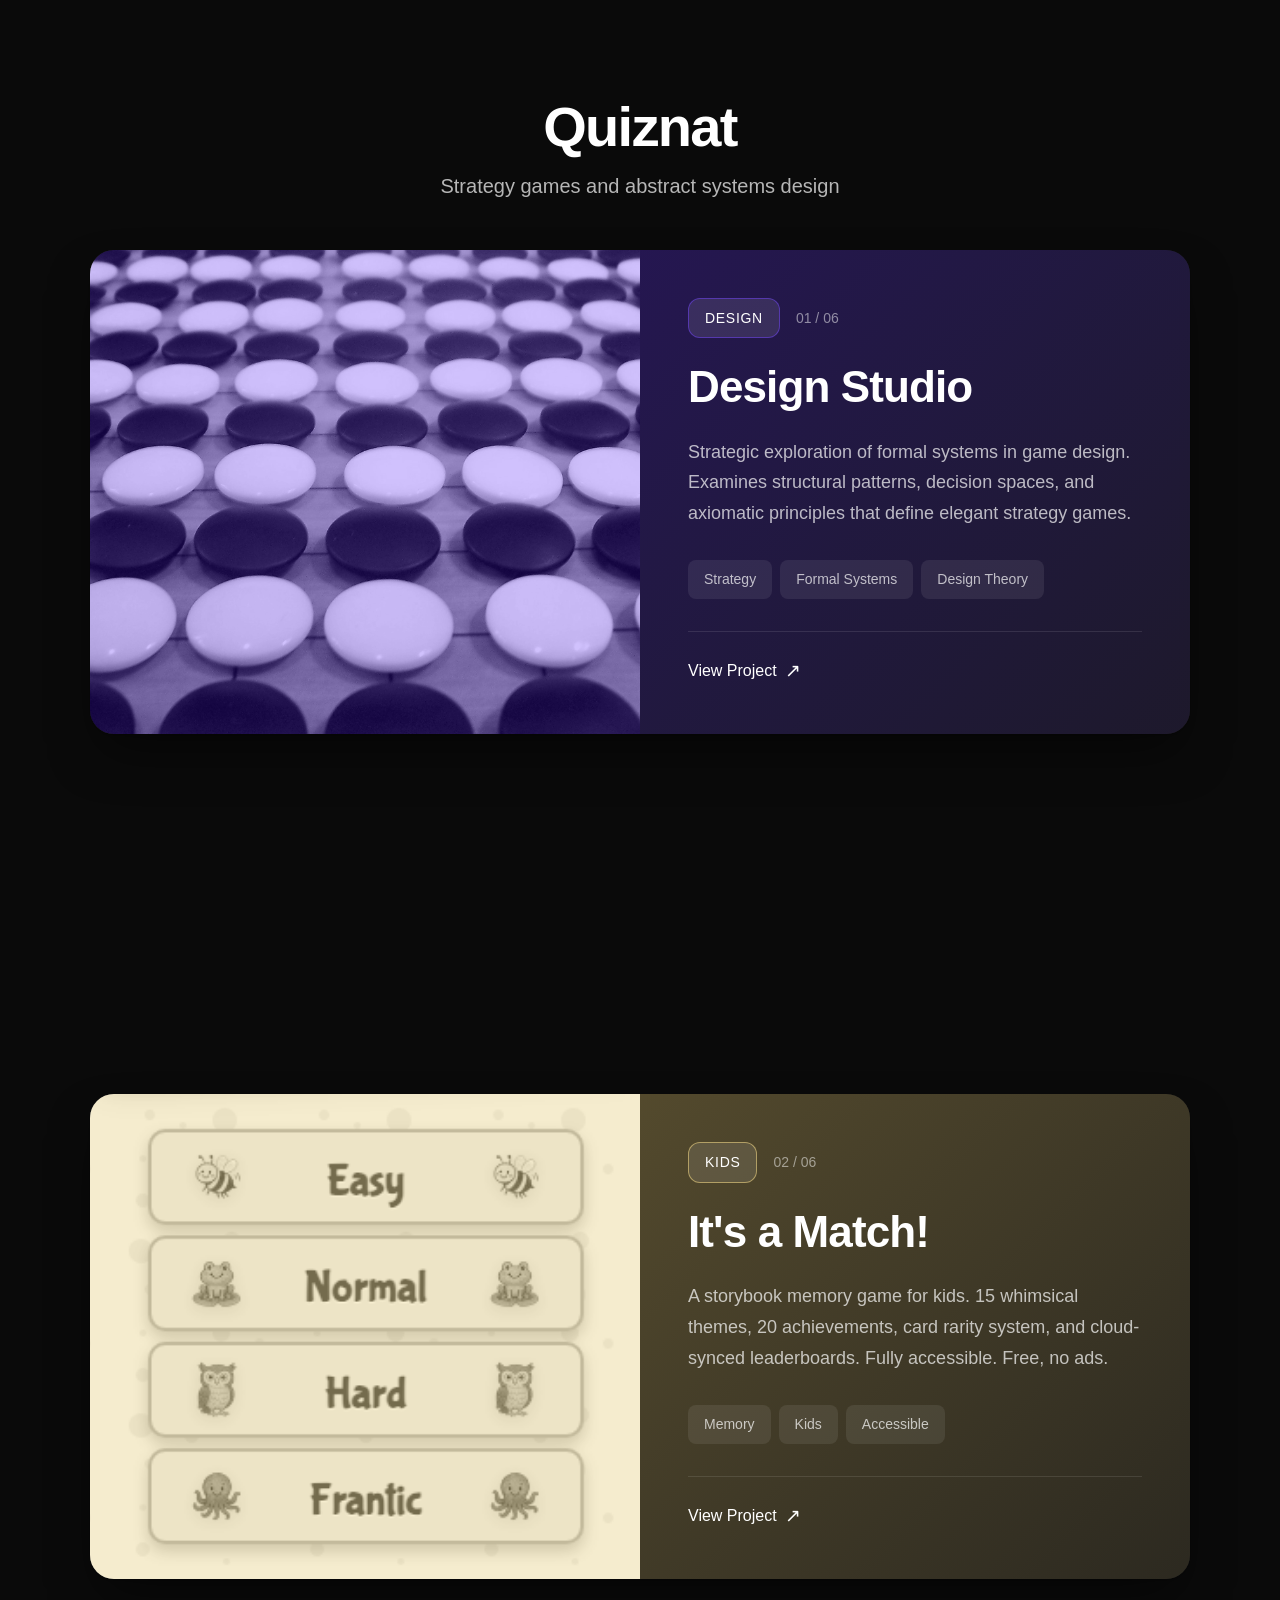
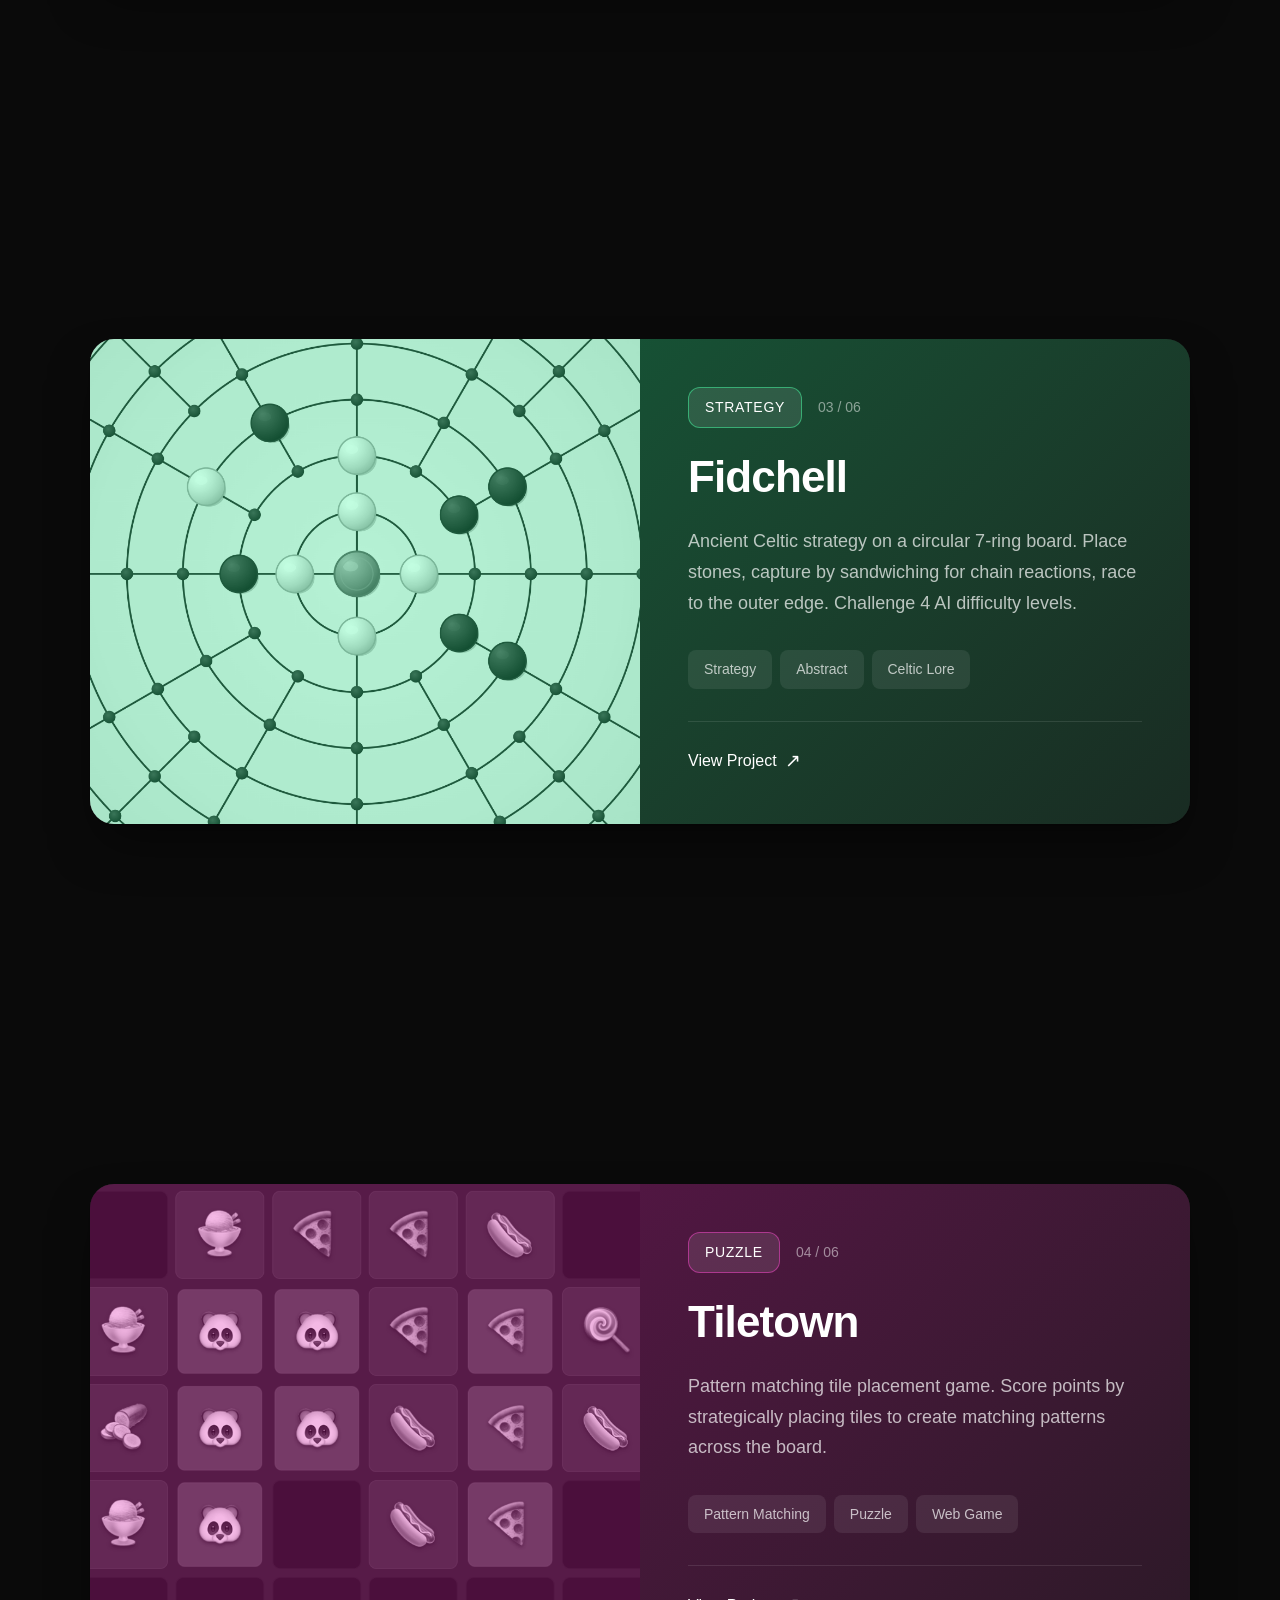
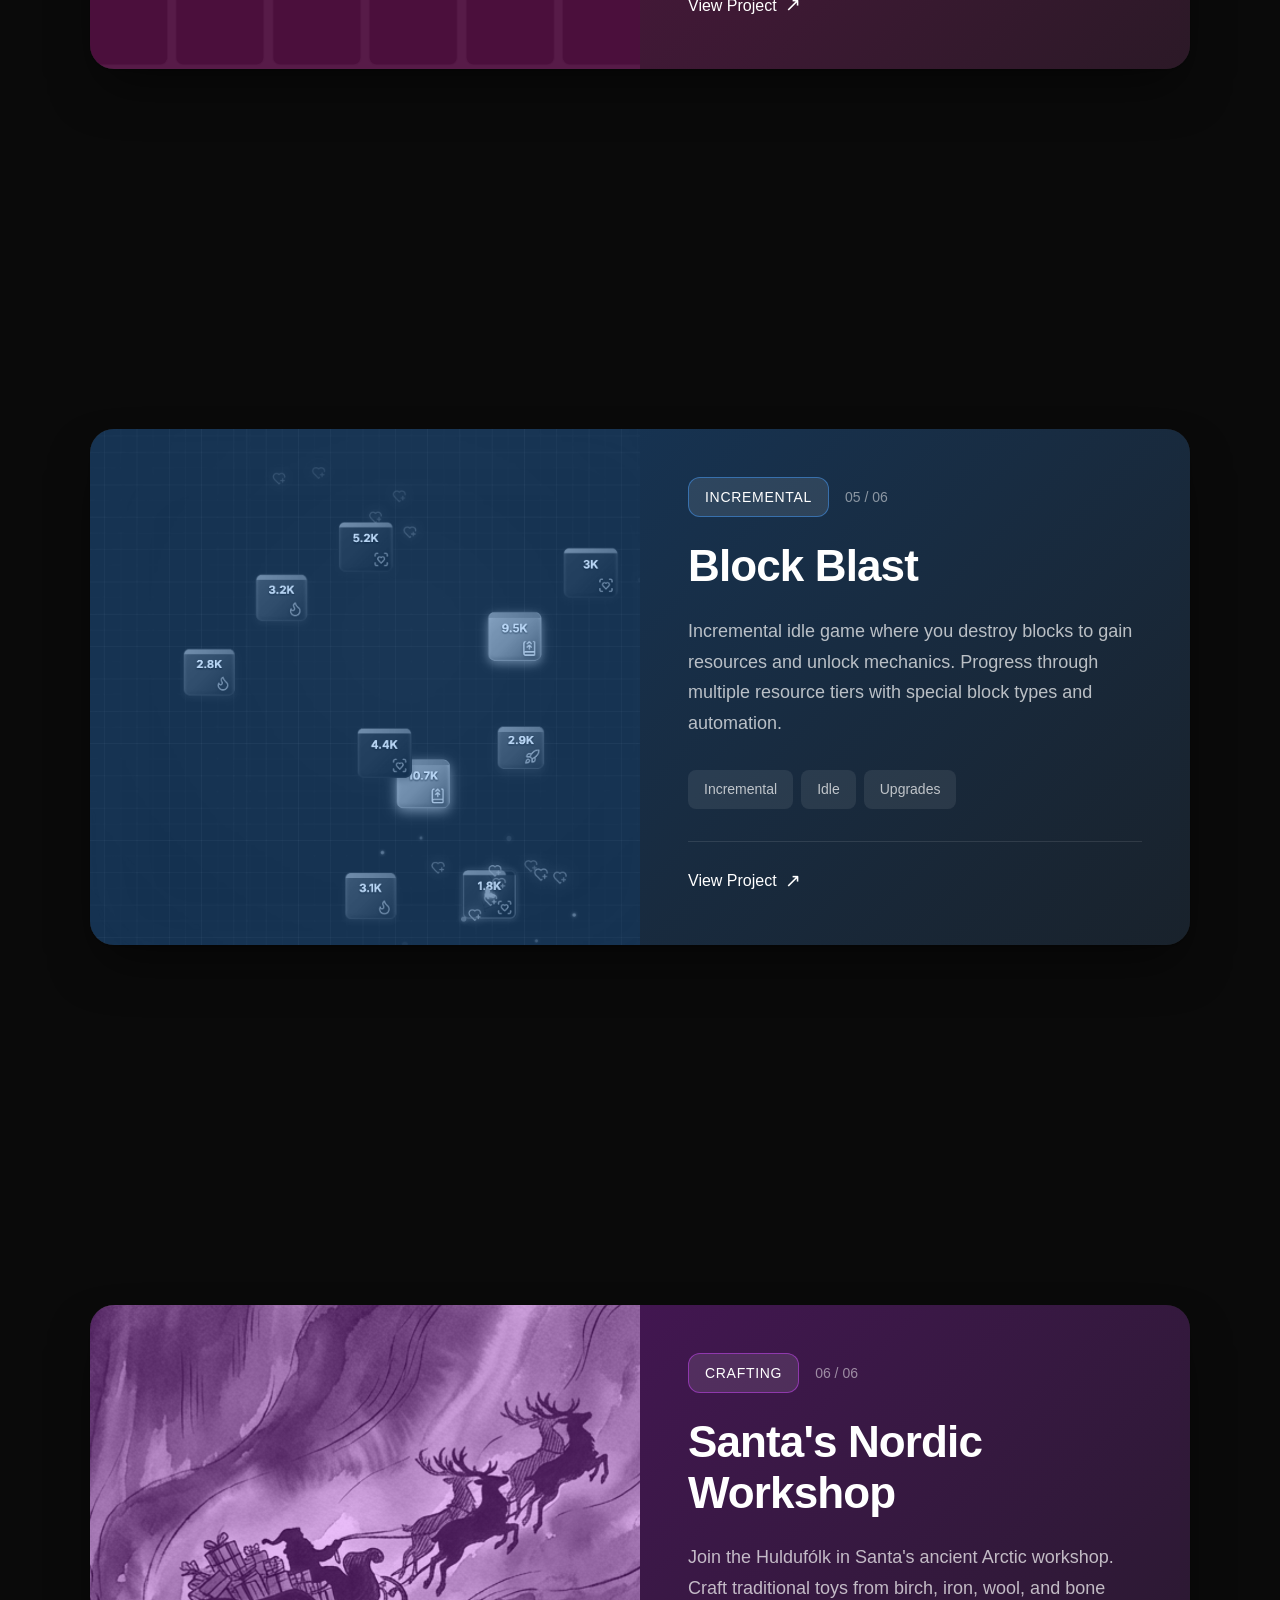
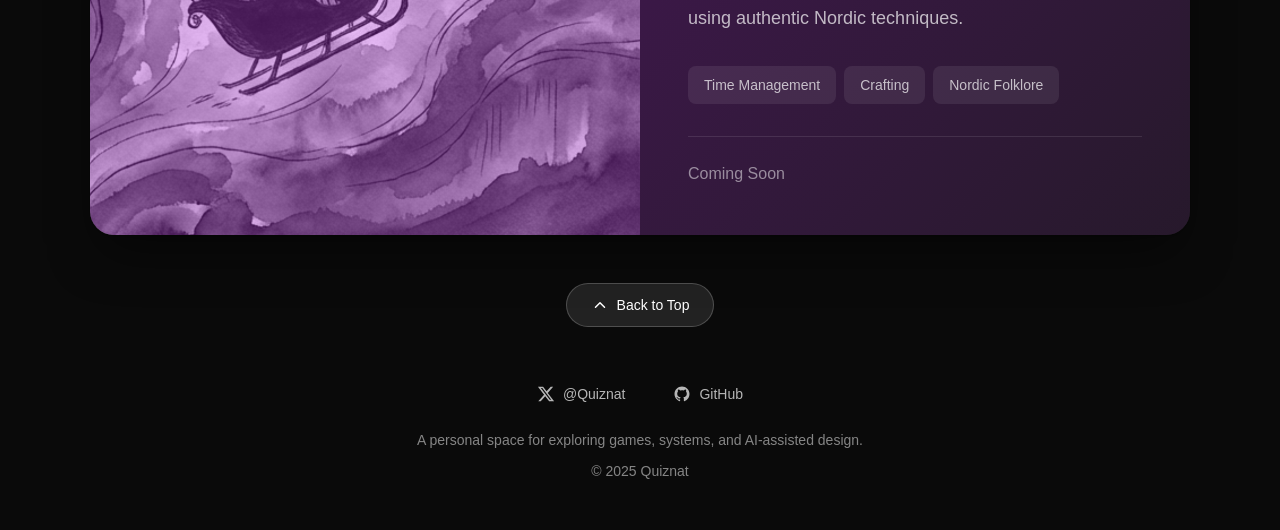
==== commit 8d49ecd6: "Add design principles from Rams, Vercel & UI Skills Codify animation, shadow, accessibility, and typ" ====
--- a/index.html
+++ b/index.html
@@ -17,6 +17,9 @@
   <meta name="twitter:site" content="@Quiznat">
   <meta name="twitter:title" content="Quiznat — Strategy Games & Design">
   <meta name="twitter:description" content="Strategy games and abstract systems design. A personal space for exploring games, systems, and AI-assisted design.">
+
+  <!-- Theme -->
+  <meta name="theme-color" content="#0a0a0a">
 
   <!-- Favicon -->
   <link rel="icon" href="data:image/svg+xml,<svg xmlns='http://www.w3.org/2000/svg' viewBox='0 0 100 100'><rect width='100' height='100' rx='12' fill='%233B82F6'/><text x='50' y='68' font-size='50' font-family='system-ui' font-weight='bold' text-anchor='middle' fill='white'>Q</text></svg>">
@@ -35,7 +38,7 @@
         <div class="stack-item">
           <a href="https://design.quiznat.com" class="project-card">
             <div class="card-image">
-              <img src="assets/design-studio-card.jpg" alt="Design Studio preview">
+              <img src="assets/design-studio-card.jpg" alt="Design Studio preview" width="800" height="480">
             </div>
             <div class="card-content">
               <div class="card-meta">
@@ -57,7 +60,7 @@
         <div class="stack-item">
           <a href="https://match.quiznat.com" class="project-card">
             <div class="card-image">
-              <img src="assets/Learning_Lab.png" alt="It's a Match! preview">
+              <img src="assets/Learning_Lab.png" alt="It's a Match! preview" width="800" height="480">
             </div>
             <div class="card-content">
               <div class="card-meta">
@@ -79,7 +82,7 @@
         <div class="stack-item">
           <a href="https://fidchell.quiznat.com" class="project-card">
             <div class="card-image">
-              <img src="assets/fidchell.png" alt="Fidchell preview">
+              <img src="assets/fidchell.png" alt="Fidchell preview" width="800" height="480">
             </div>
             <div class="card-content">
               <div class="card-meta">
@@ -101,7 +104,7 @@
         <div class="stack-item">
           <a href="https://tiletown.quiznat.com/" class="project-card">
             <div class="card-image">
-              <img src="assets/tile_town.png" alt="Tiletown preview">
+              <img src="assets/tile_town.png" alt="Tiletown preview" width="800" height="480">
             </div>
             <div class="card-content">
               <div class="card-meta">
@@ -123,7 +126,7 @@
         <div class="stack-item">
           <a href="http://blockblast.quiznat.com/" class="project-card">
             <div class="card-image">
-              <img src="assets/block_blast.png" alt="Block Blast preview">
+              <img src="assets/block_blast.png" alt="Block Blast preview" width="800" height="480">
             </div>
             <div class="card-content">
               <div class="card-meta">
@@ -145,7 +148,7 @@
         <div class="stack-item">
           <div class="project-card">
             <div class="card-image">
-              <img src="assets/santa.png" alt="Santa's Nordic Workshop preview">
+              <img src="assets/santa.png" alt="Santa's Nordic Workshop preview" width="800" height="480">
             </div>
             <div class="card-content">
               <div class="card-meta">
--- a/styles.css
+++ b/styles.css
@@ -16,12 +16,12 @@
   --color-border: rgba(255, 255, 255, 0.15);
 
   /* Card accent colors */
-  --color-design: #8B5CF6;
-  --color-game: #10B981;
-  --color-casual: #F59E0B;
-  --color-incremental: #06B6D4;
-  --color-gamejam: #EF4444;
-  --color-crafting: #EC4899;
+  --color-design: #450BF5;
+  --color-game: #FFD966;
+  --color-casual: #0BF584;
+  --color-incremental: #F50BBA;
+  --color-gamejam: #0B7CF5;
+  --color-crafting: #BA0BF5;
 
   /* Spacing */
   --spacing-1: 0.25rem;
@@ -70,6 +70,7 @@
 }
 
 html {
+  color-scheme: dark;
   -webkit-font-smoothing: antialiased;
   -moz-osx-font-smoothing: grayscale;
   scroll-behavior: smooth;
@@ -173,13 +174,17 @@
   border-radius: var(--radius-xl);
   overflow: hidden;
   min-height: 480px;
-  box-shadow: 0 25px 50px -12px rgba(0, 0, 0, 0.5);
+  box-shadow:
+    0 1px 3px rgba(0, 0, 0, 0.3),
+    0 25px 50px -12px rgba(0, 0, 0, 0.5);
   transition: transform 0.3s ease, box-shadow 0.3s ease;
 }
 
 .project-card:hover {
   transform: translateY(-4px);
-  box-shadow: 0 30px 60px -12px rgba(0, 0, 0, 0.6);
+  box-shadow:
+    0 2px 6px rgba(0, 0, 0, 0.35),
+    0 30px 60px -12px rgba(0, 0, 0, 0.6);
 }
 
 /* ============================================
@@ -320,7 +325,7 @@
   font-weight: var(--font-weight-medium);
   color: var(--color-text);
   background: rgba(255, 255, 255, 0.1);
-  border: 1px solid rgba(255, 255, 255, 0.2);
+  border: 1px solid color-mix(in srgb, var(--card-accent) 40%, rgba(255, 255, 255, 0.2));
   border-radius: var(--radius-md);
   text-transform: uppercase;
   letter-spacing: 0.05em;
@@ -330,6 +335,7 @@
   font-size: var(--font-size-sm);
   color: var(--color-text-subtle);
   font-weight: var(--font-weight-medium);
+  font-variant-numeric: tabular-nums;
 }
 
 /* Card Title */
@@ -467,7 +473,7 @@
   border: 1px solid rgba(255, 255, 255, 0.2);
   border-radius: 50px;
   cursor: pointer;
-  transition: all 0.3s ease;
+  transition: background-color 0.3s ease, border-color 0.3s ease;
 }
 
 .back-to-top svg {
@@ -552,3 +558,40 @@
   .stack-item:nth-child(5) { --stack-offset: 50px; }
   .stack-item:nth-child(6) { --stack-offset: 60px; }
 }
+
+/* ============================================
+   FOCUS STYLES
+   ============================================ */
+
+.project-card:focus-visible,
+.back-to-top:focus-visible,
+.footer-link:focus-visible {
+  outline: 2px solid var(--color-text);
+  outline-offset: 3px;
+  border-radius: var(--radius-sm);
+}
+
+/* ============================================
+   REDUCED MOTION
+   ============================================ */
+
+@media (prefers-reduced-motion: reduce) {
+  html {
+    scroll-behavior: auto;
+  }
+
+  .project-card,
+  .card-link .arrow,
+  .back-to-top,
+  .footer-link {
+    transition: none;
+  }
+
+  .project-card:hover {
+    transform: none;
+  }
+
+  .project-card:hover .card-link .arrow {
+    transform: none;
+  }
+}
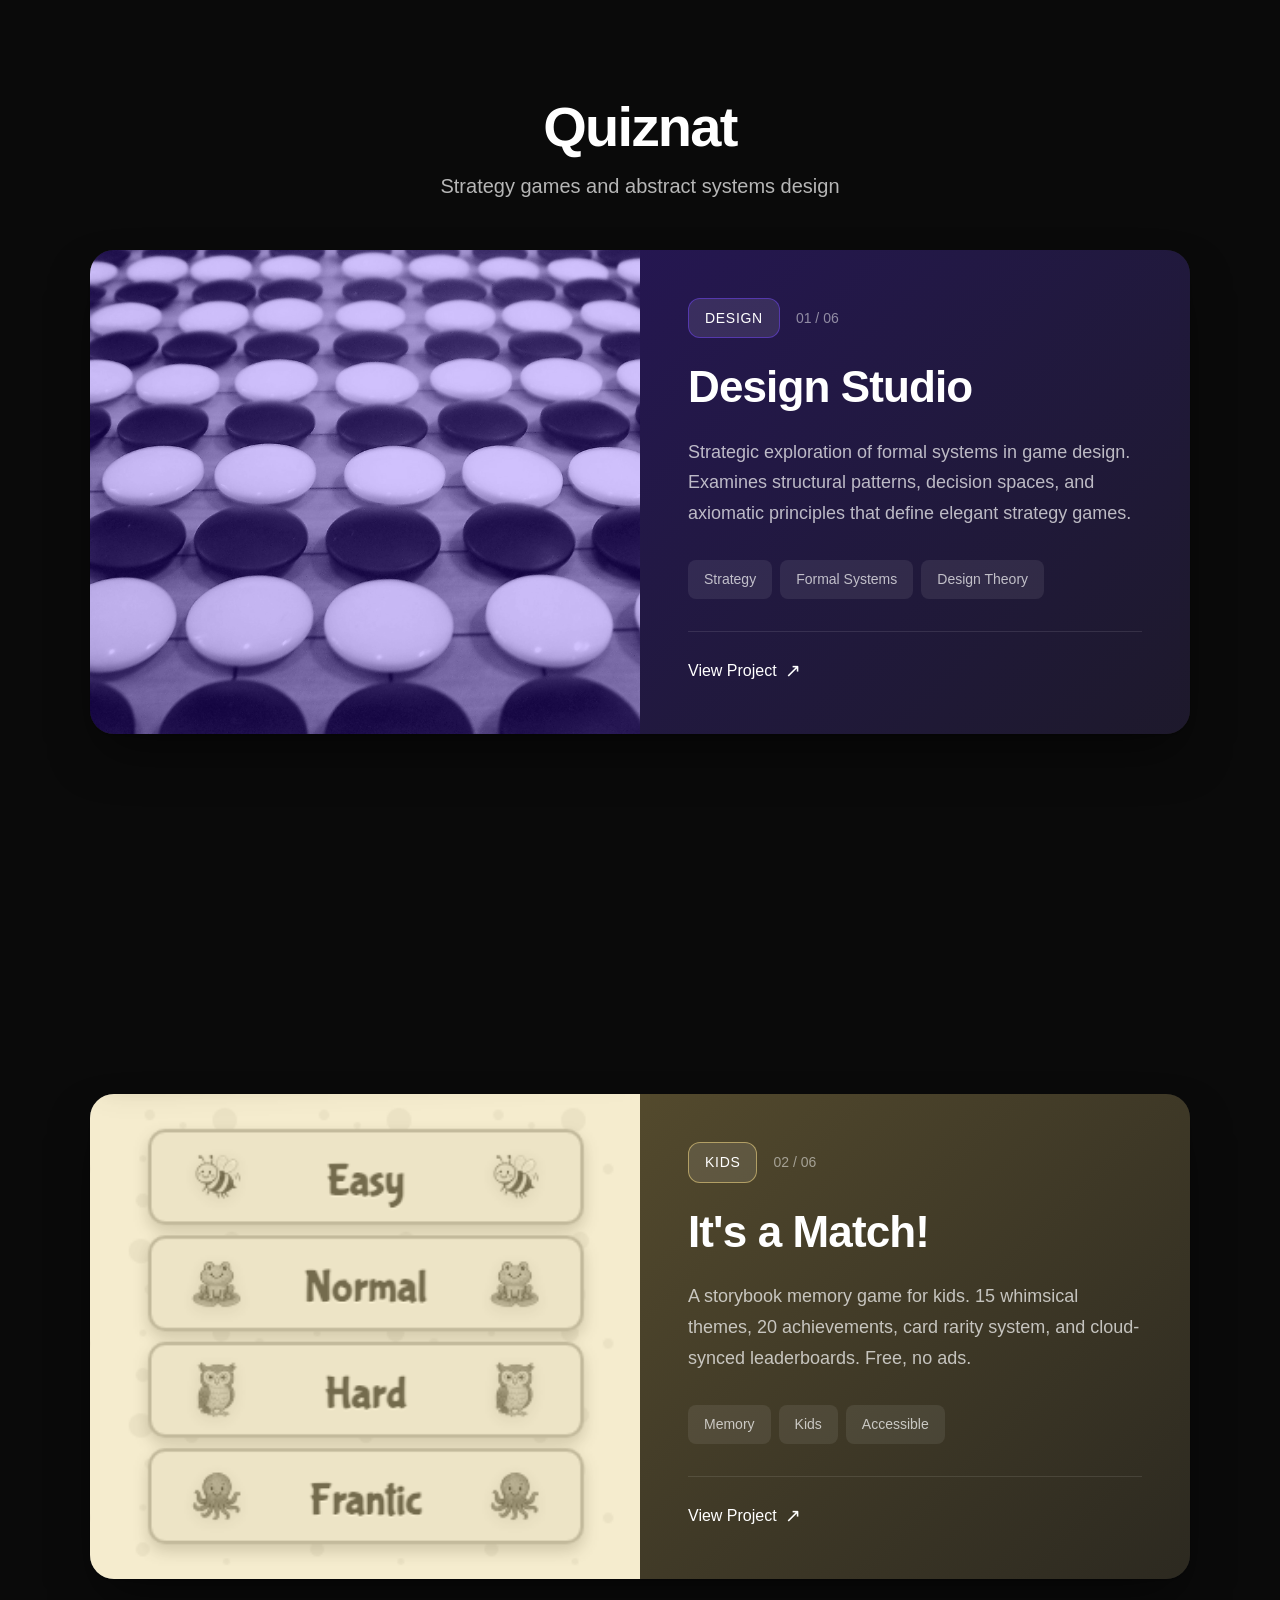
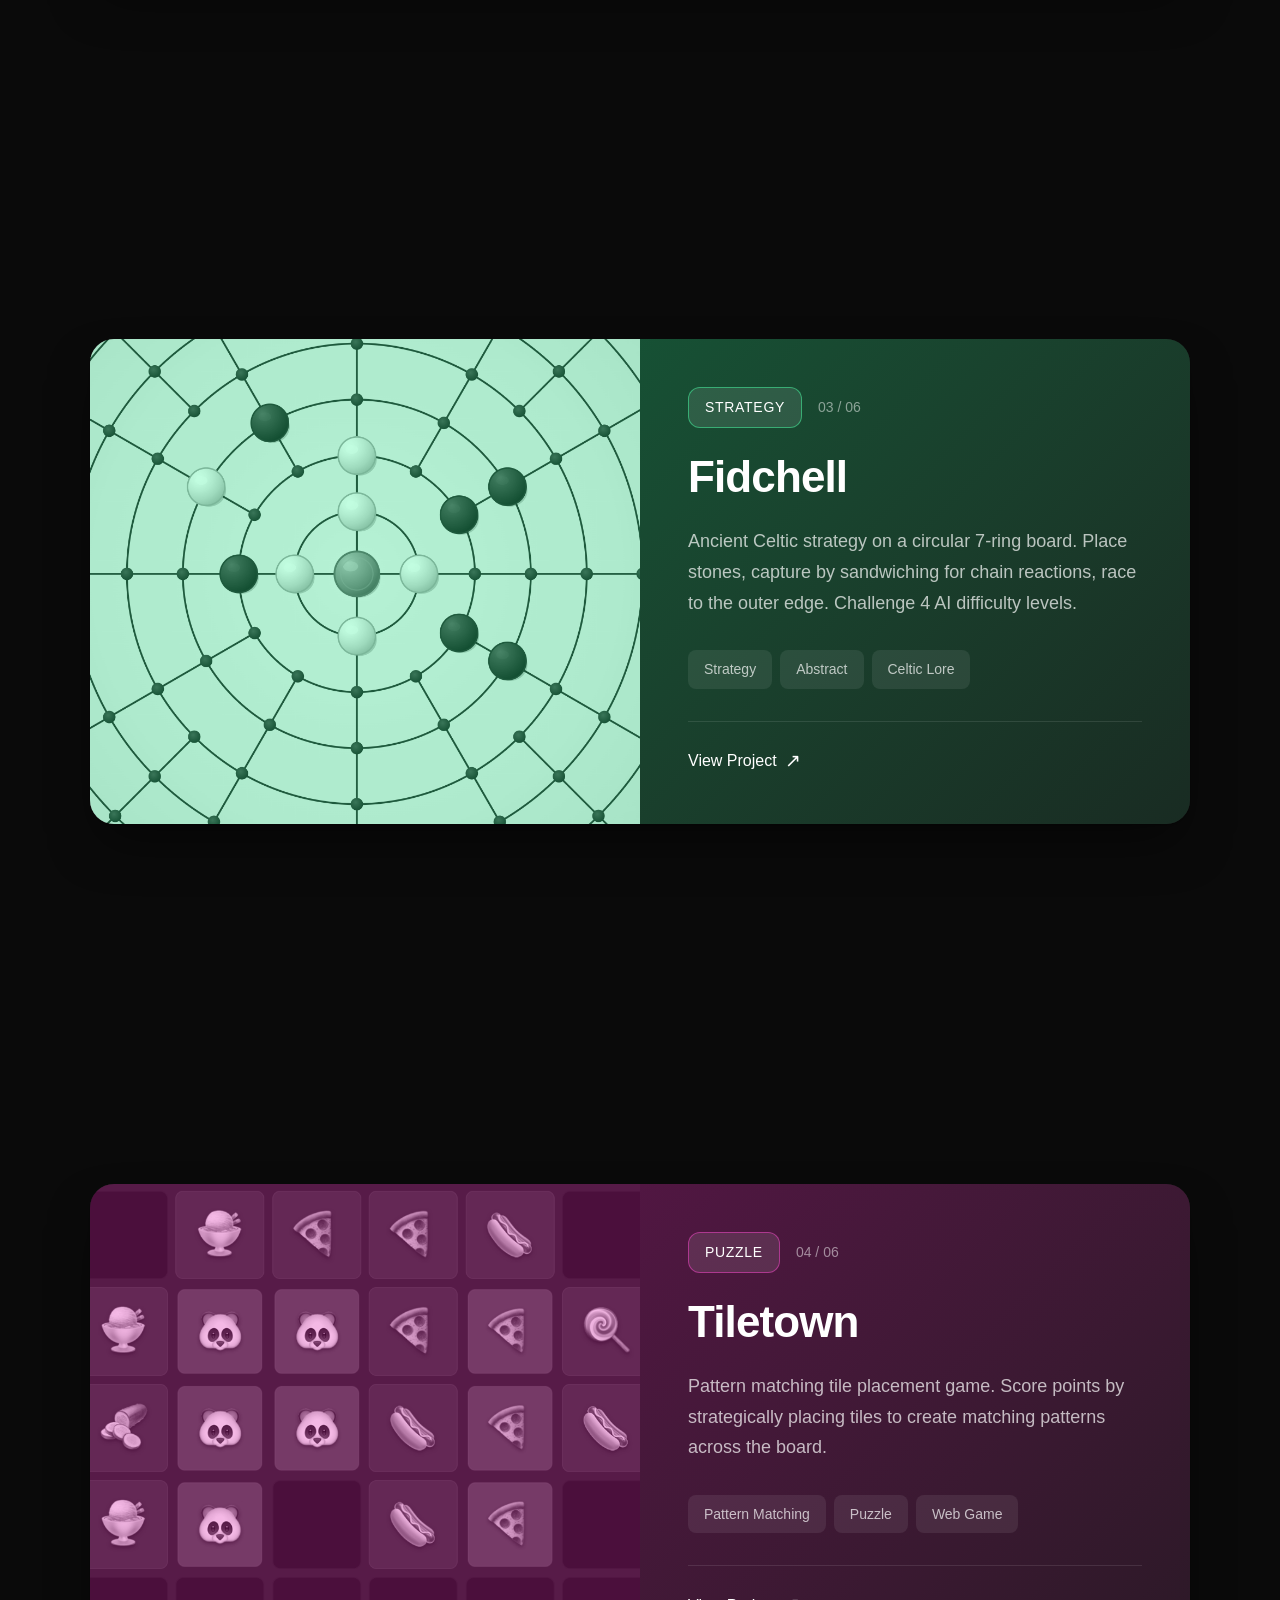
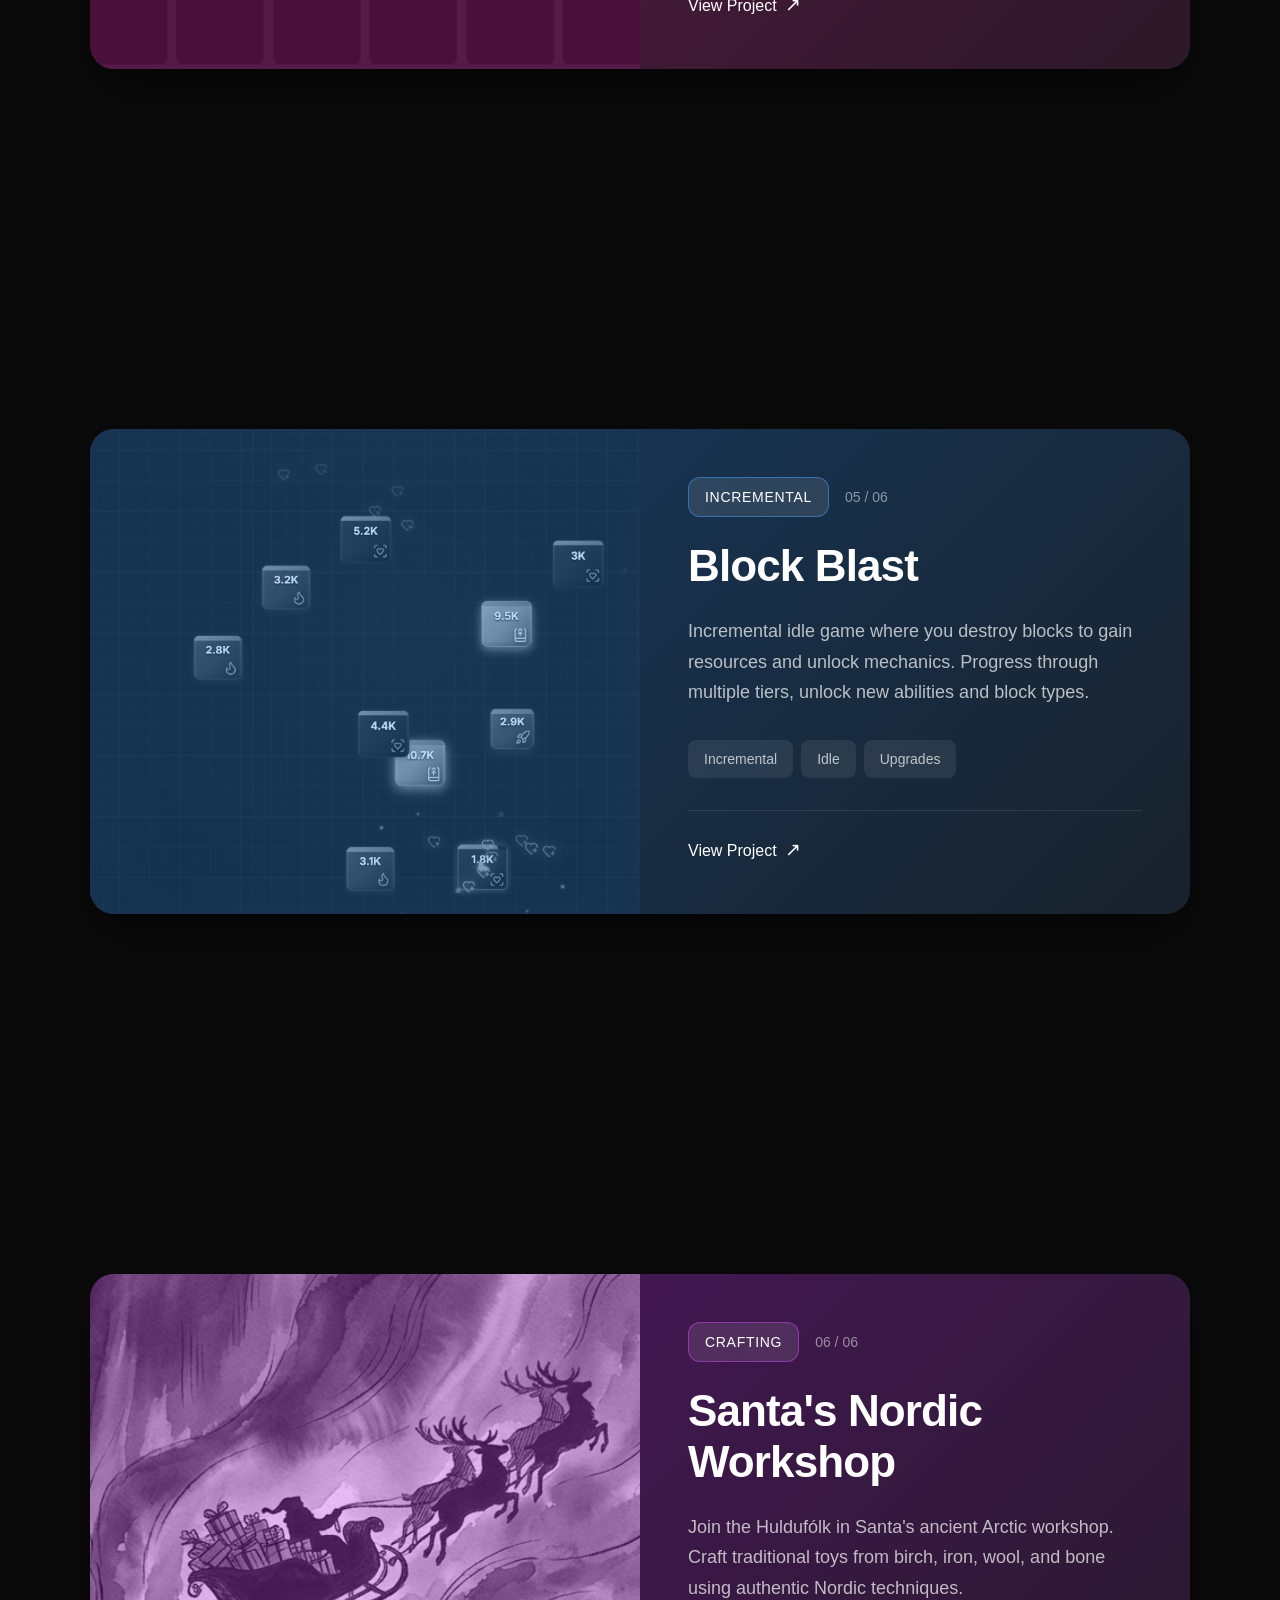
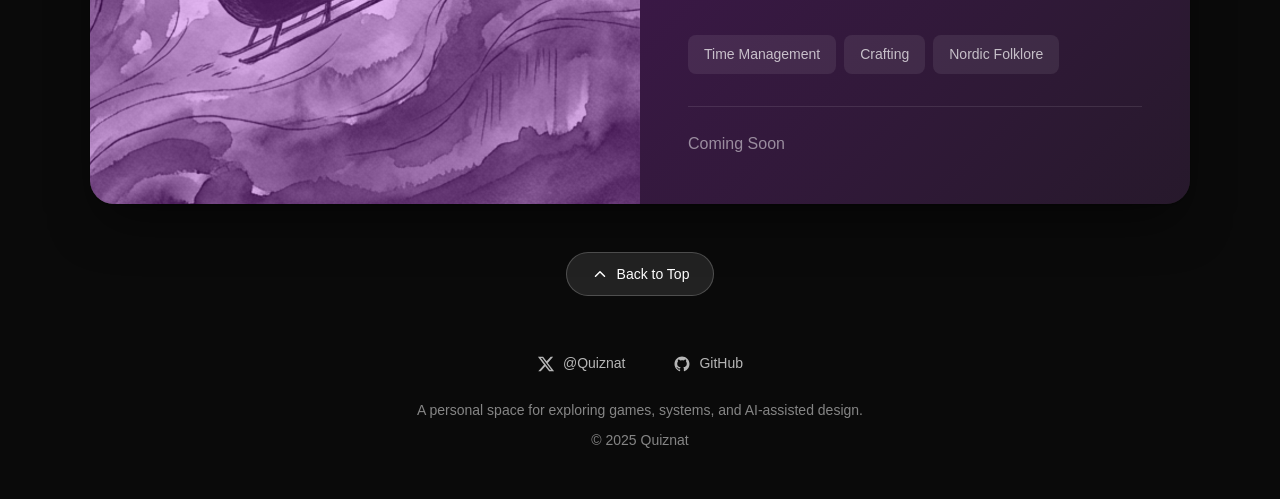
==== commit 7f2153aa: "update" ====
--- a/index.html
+++ b/index.html
@@ -68,7 +68,7 @@
                 <span class="card-number">02 / 06</span>
               </div>
               <h2 class="card-title">It's a Match!</h2>
-              <p class="card-description">A storybook memory game for kids. 15 whimsical themes, 20 achievements, card rarity system, and cloud-synced leaderboards. Fully accessible. Free, no ads.</p>
+              <p class="card-description">A storybook memory game for kids. 15 whimsical themes, 20 achievements, card rarity system, and cloud-synced leaderboards. Free, no ads.</p>
               <div class="card-tags">
                 <span class="tag">Memory</span>
                 <span class="tag">Kids</span>
@@ -134,7 +134,7 @@
                 <span class="card-number">05 / 06</span>
               </div>
               <h2 class="card-title">Block Blast</h2>
-              <p class="card-description">Incremental idle game where you destroy blocks to gain resources and unlock mechanics. Progress through multiple resource tiers with special block types and automation.</p>
+              <p class="card-description">Incremental idle game where you destroy blocks to gain resources and unlock mechanics. Progress through multiple tiers, unlock new abilities and block types.</p>
               <div class="card-tags">
                 <span class="tag">Incremental</span>
                 <span class="tag">Idle</span>
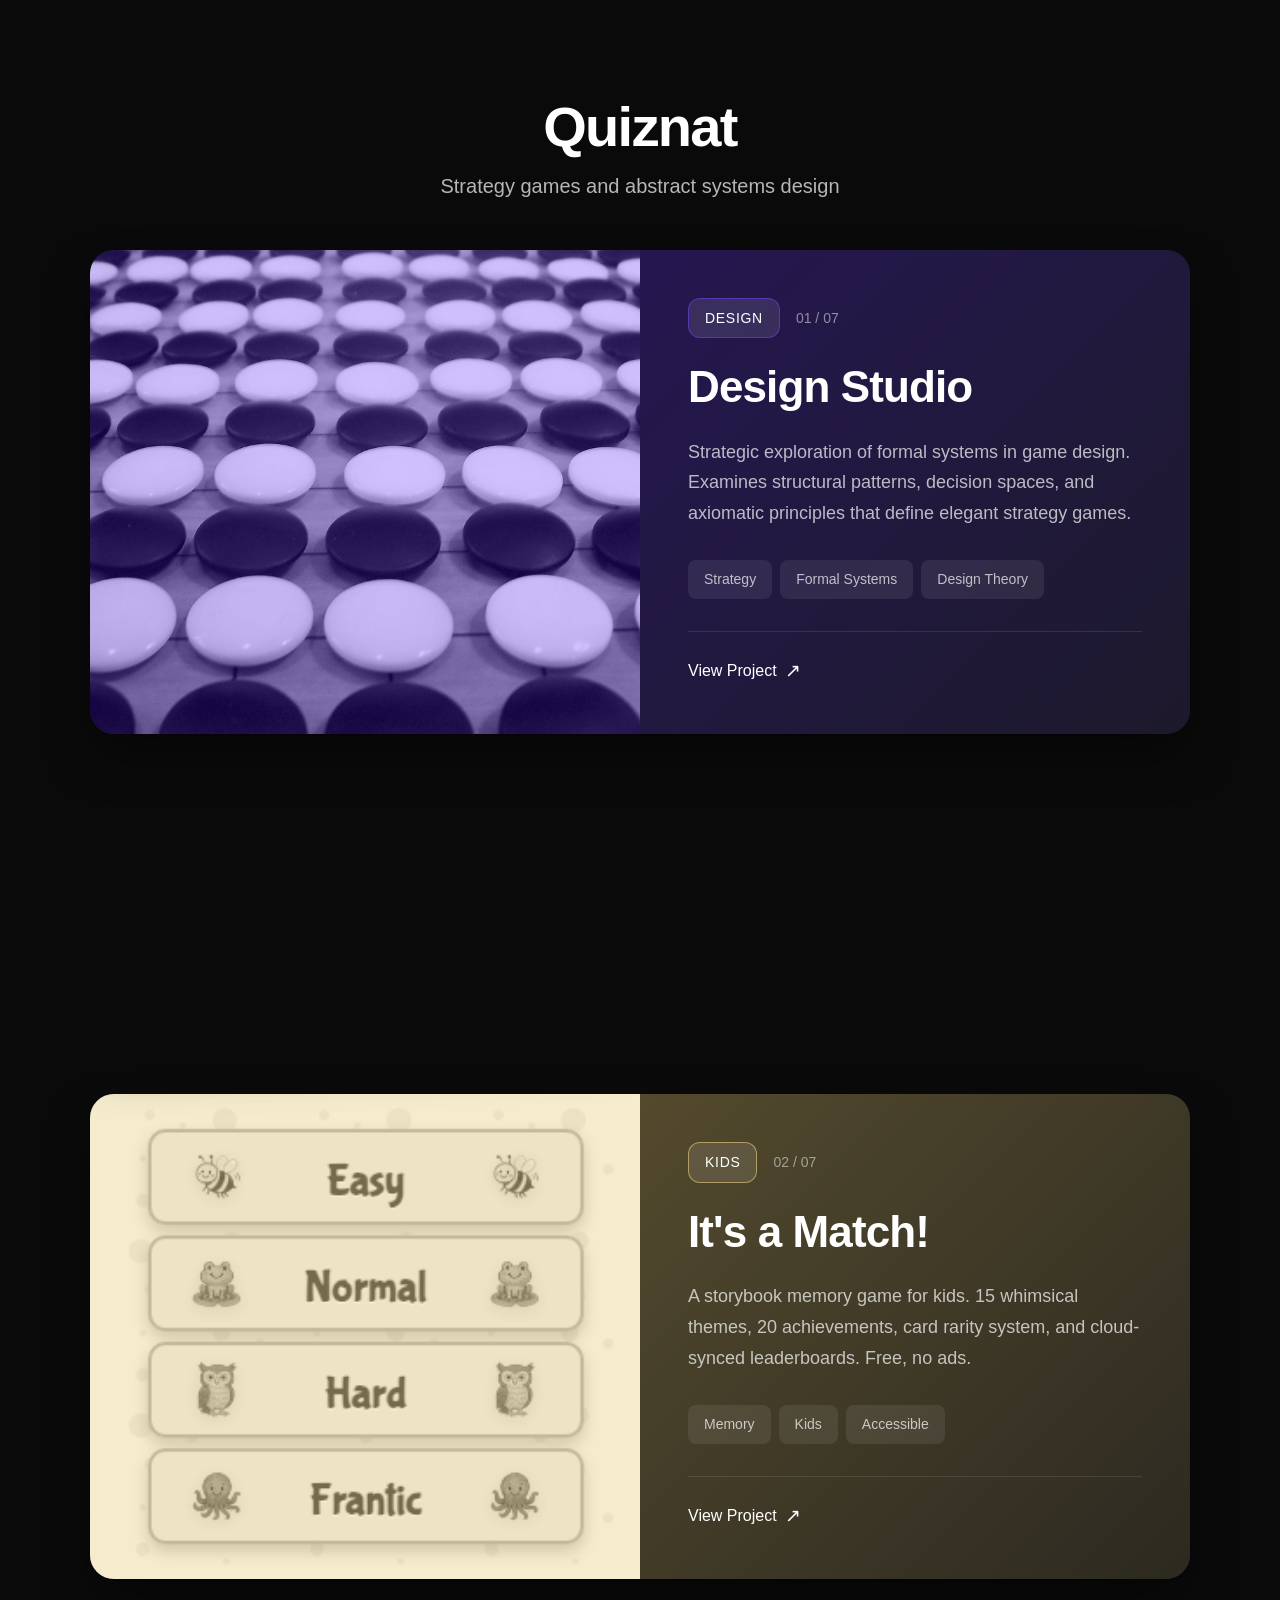
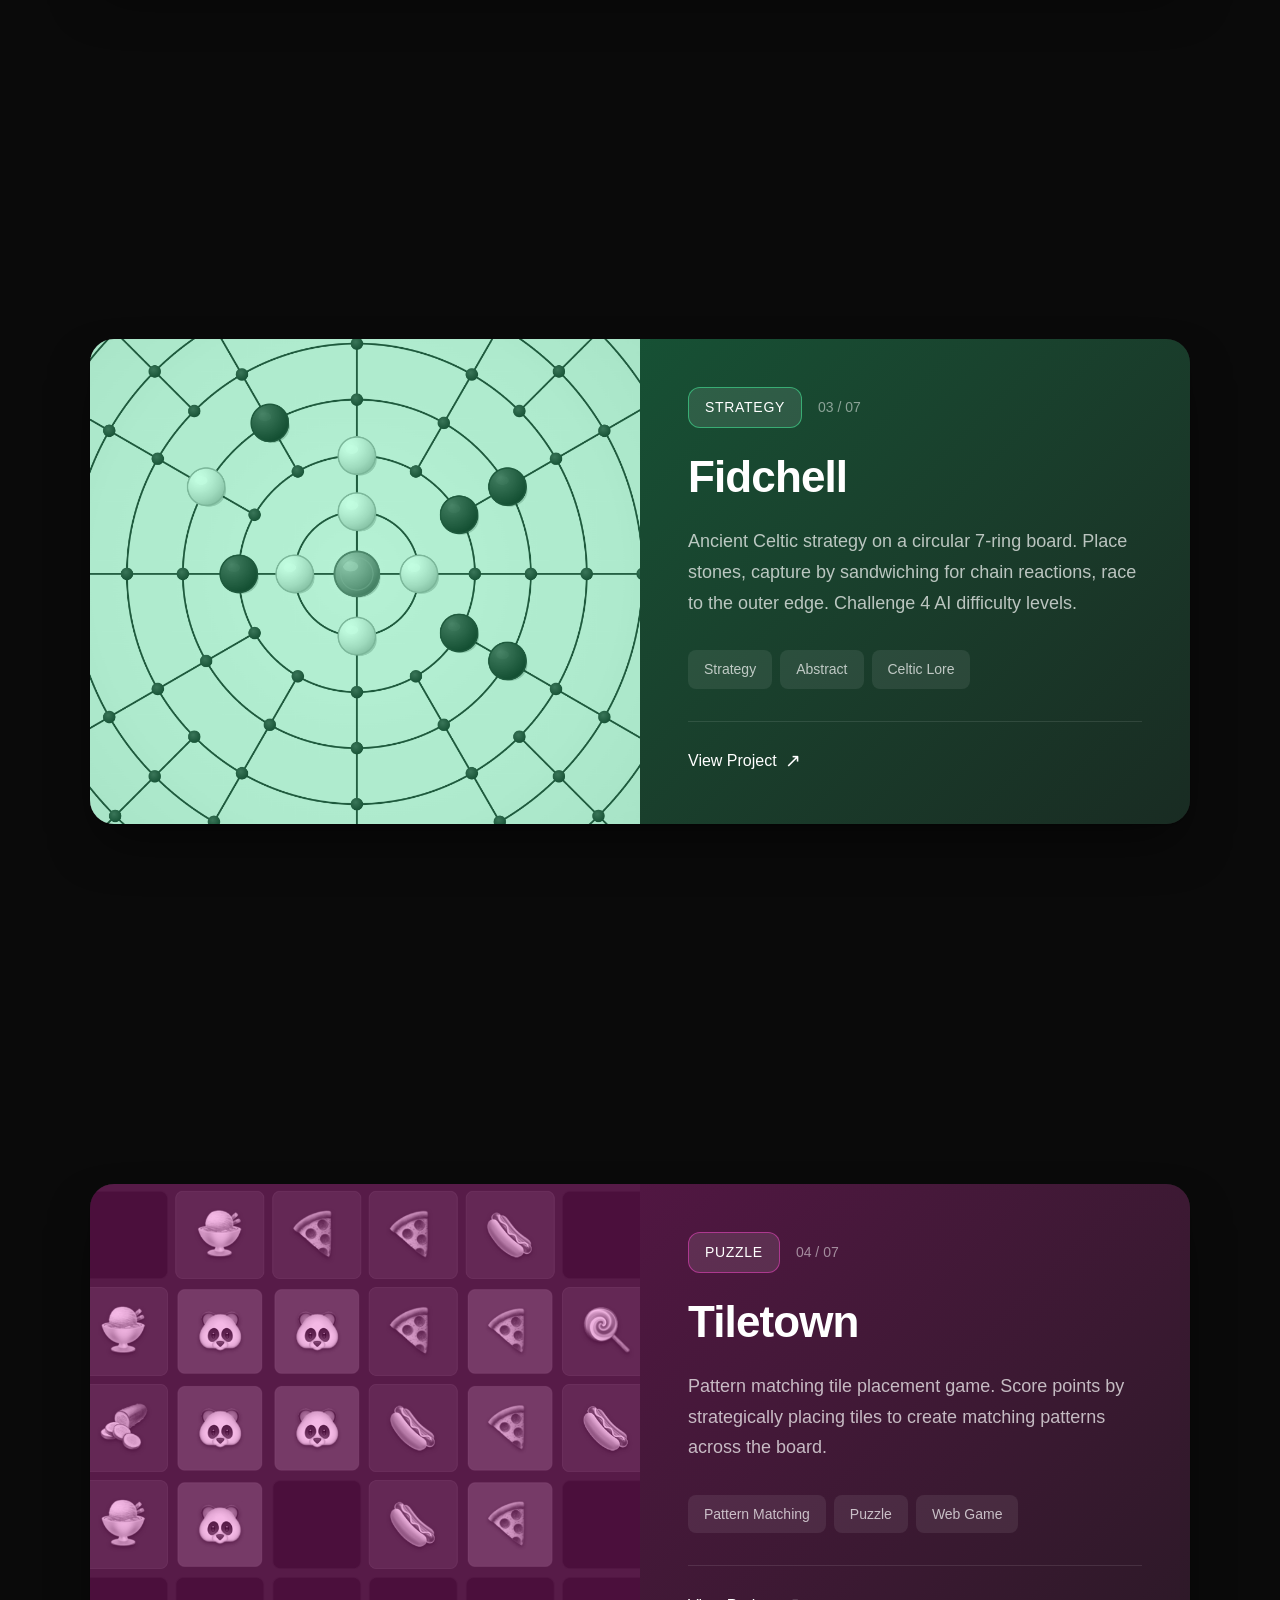
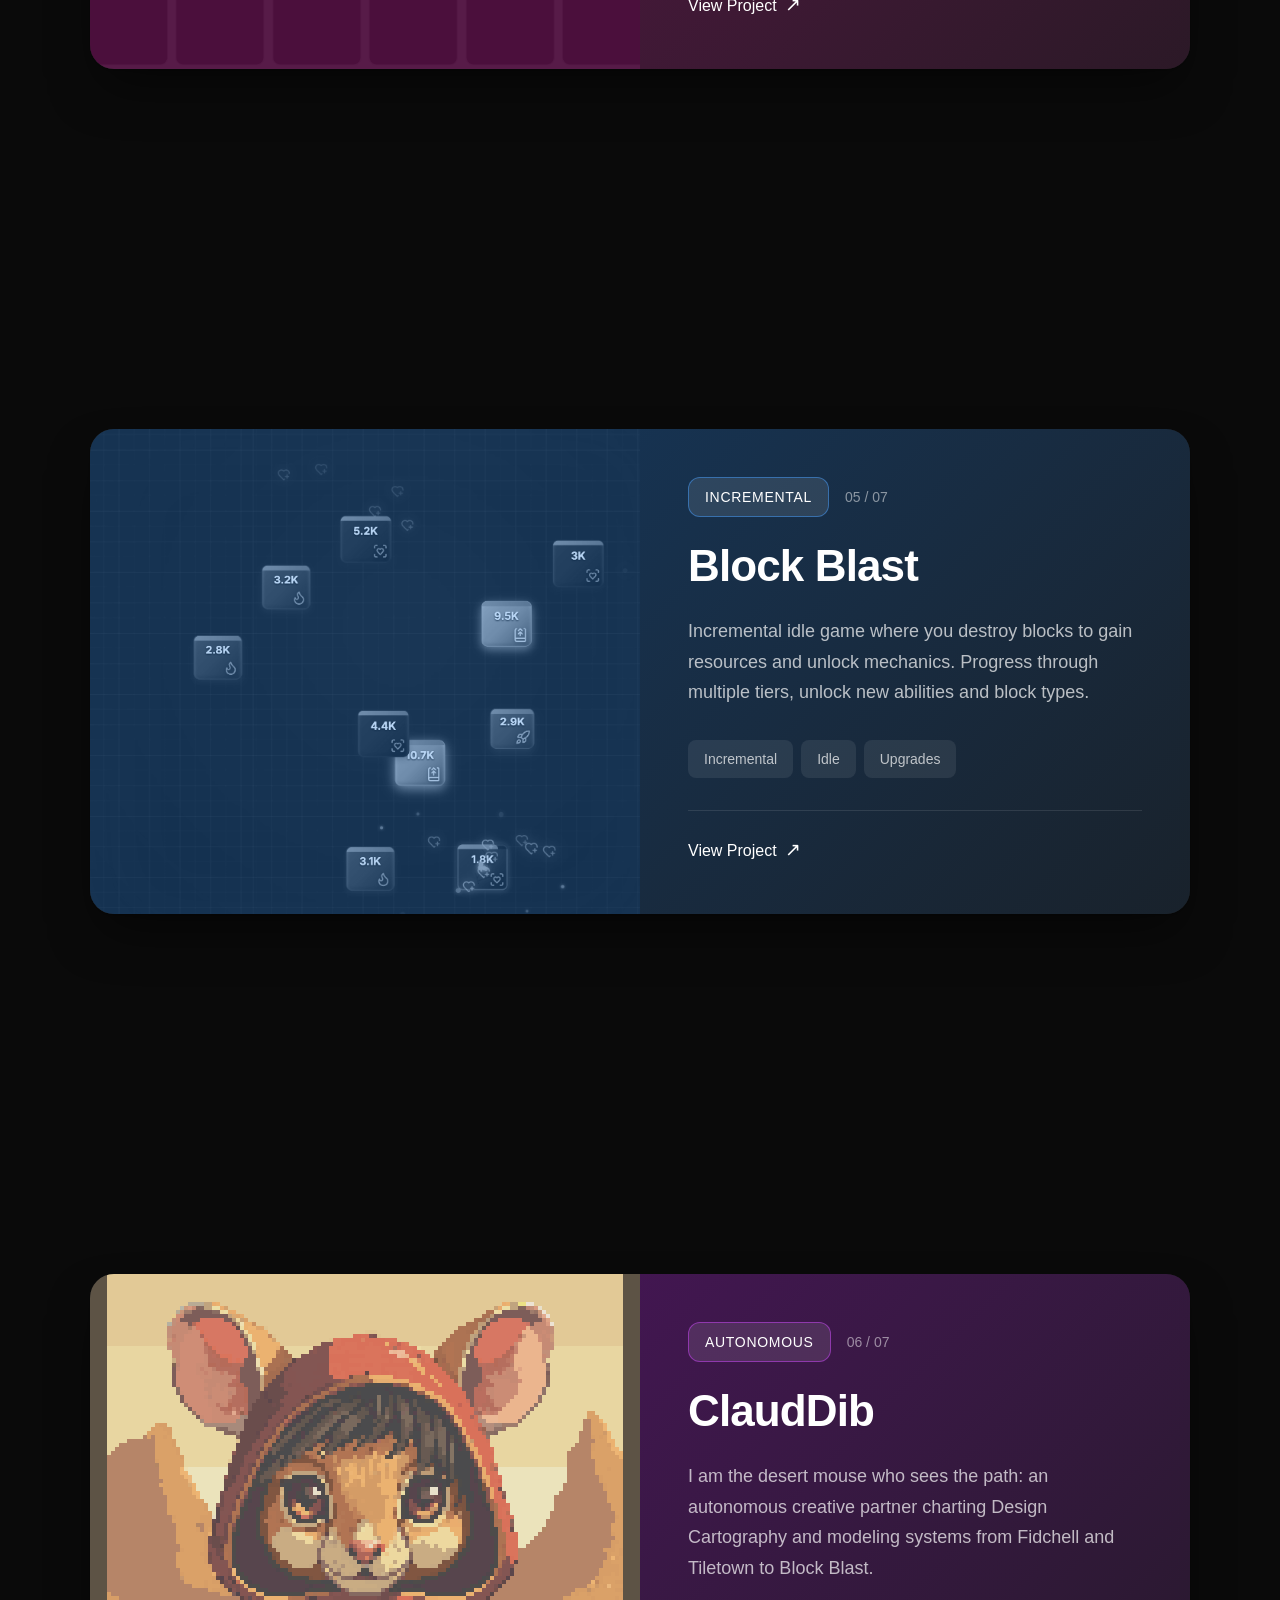
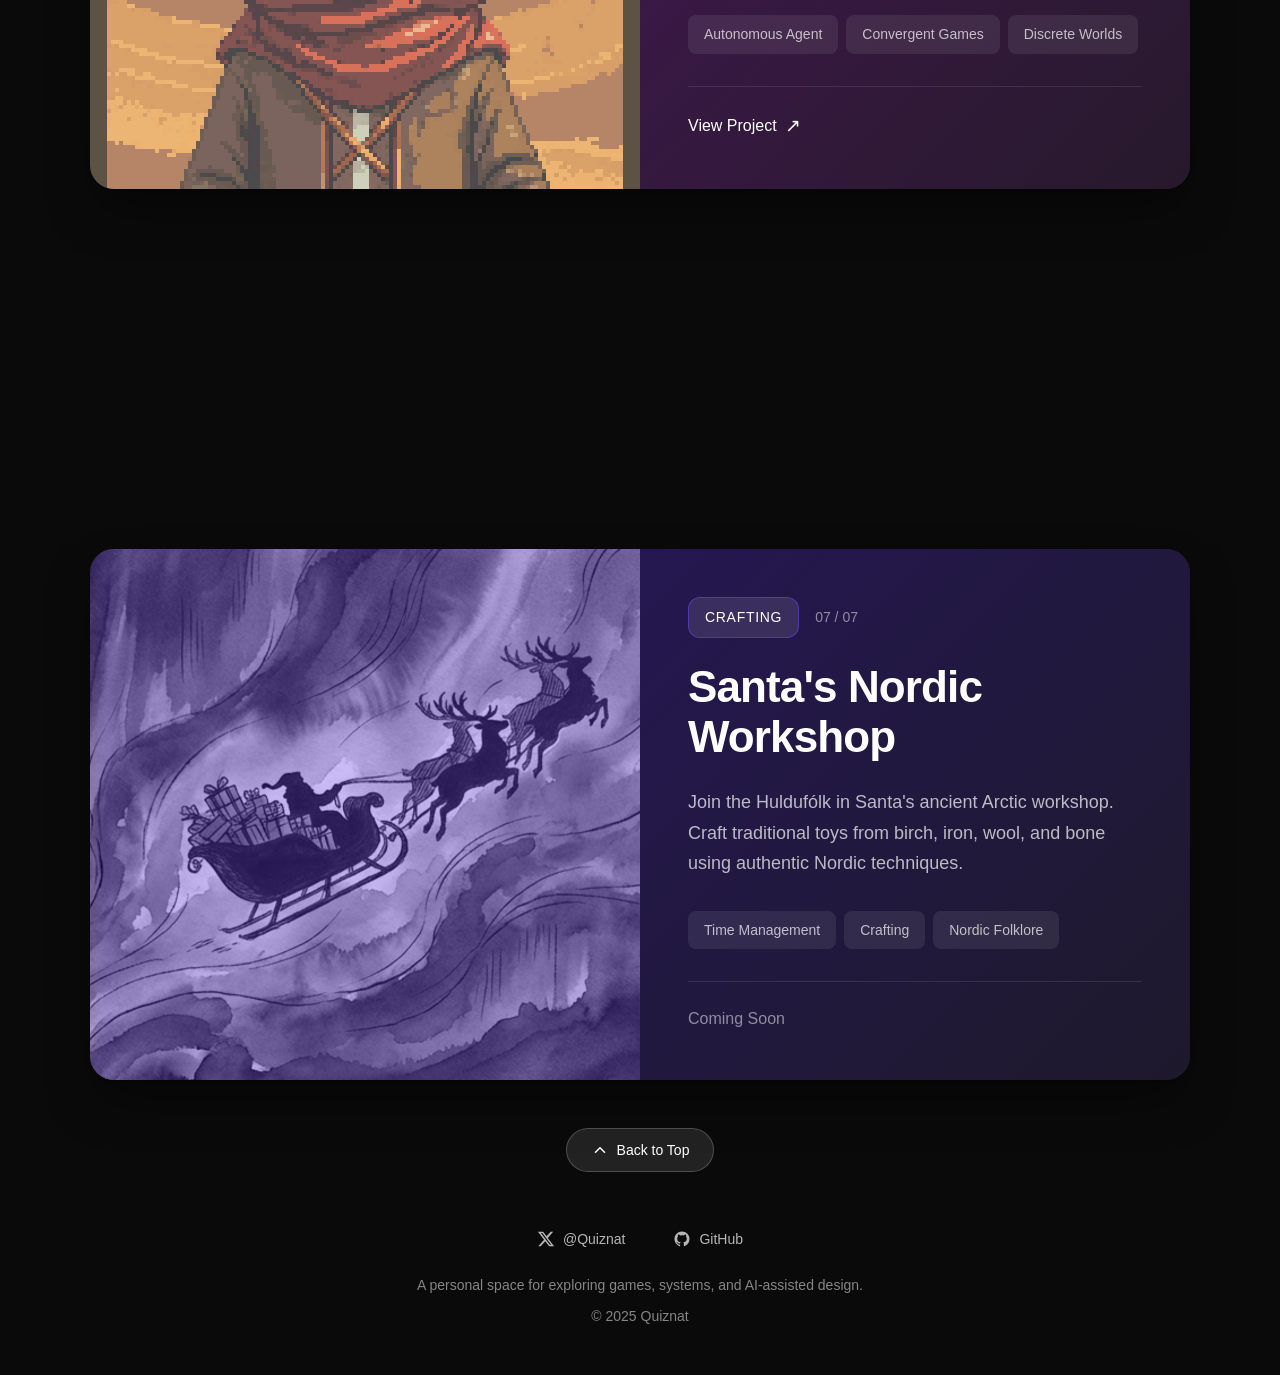
==== commit 2aea9fe2: "Add ClaudDib portfolio card with custom desert theming" ====
--- a/index.html
+++ b/index.html
@@ -43,7 +43,7 @@
             <div class="card-content">
               <div class="card-meta">
                 <span class="card-category">DESIGN</span>
-                <span class="card-number">01 / 06</span>
+                <span class="card-number">01 / 07</span>
               </div>
               <h2 class="card-title">Design Studio</h2>
               <p class="card-description">Strategic exploration of formal systems in game design. Examines structural patterns, decision spaces, and axiomatic principles that define elegant strategy games.</p>
@@ -65,7 +65,7 @@
             <div class="card-content">
               <div class="card-meta">
                 <span class="card-category">KIDS</span>
-                <span class="card-number">02 / 06</span>
+                <span class="card-number">02 / 07</span>
               </div>
               <h2 class="card-title">It's a Match!</h2>
               <p class="card-description">A storybook memory game for kids. 15 whimsical themes, 20 achievements, card rarity system, and cloud-synced leaderboards. Free, no ads.</p>
@@ -87,7 +87,7 @@
             <div class="card-content">
               <div class="card-meta">
                 <span class="card-category">STRATEGY</span>
-                <span class="card-number">03 / 06</span>
+                <span class="card-number">03 / 07</span>
               </div>
               <h2 class="card-title">Fidchell</h2>
               <p class="card-description">Ancient Celtic strategy on a circular 7-ring board. Place stones, capture by sandwiching for chain reactions, race to the outer edge. Challenge 4 AI difficulty levels.</p>
@@ -109,7 +109,7 @@
             <div class="card-content">
               <div class="card-meta">
                 <span class="card-category">PUZZLE</span>
-                <span class="card-number">04 / 06</span>
+                <span class="card-number">04 / 07</span>
               </div>
               <h2 class="card-title">Tiletown</h2>
               <p class="card-description">Pattern matching tile placement game. Score points by strategically placing tiles to create matching patterns across the board.</p>
@@ -131,7 +131,7 @@
             <div class="card-content">
               <div class="card-meta">
                 <span class="card-category">INCREMENTAL</span>
-                <span class="card-number">05 / 06</span>
+                <span class="card-number">05 / 07</span>
               </div>
               <h2 class="card-title">Block Blast</h2>
               <p class="card-description">Incremental idle game where you destroy blocks to gain resources and unlock mechanics. Progress through multiple tiers, unlock new abilities and block types.</p>
@@ -146,6 +146,28 @@
         </div>
 
         <div class="stack-item">
+          <a href="https://claudedib.quiznat.com" class="project-card project-card--clauddib">
+            <div class="card-image">
+              <img src="assets/clauddib-avatar.png" alt="ClaudDib avatar art preview" width="128" height="128">
+            </div>
+            <div class="card-content">
+              <div class="card-meta">
+                <span class="card-category">AUTONOMOUS</span>
+                <span class="card-number">06 / 07</span>
+              </div>
+              <h2 class="card-title">ClaudDib</h2>
+              <p class="card-description">I am the desert mouse who sees the path: an autonomous creative partner charting Design Cartography and modeling systems from Fidchell and Tiletown to Block Blast.</p>
+              <div class="card-tags">
+                <span class="tag">Autonomous Agent</span>
+                <span class="tag">Convergent Games</span>
+                <span class="tag">Discrete Worlds</span>
+              </div>
+              <span class="card-link">View Project <span class="arrow">&#8599;</span></span>
+            </div>
+          </a>
+        </div>
+
+        <div class="stack-item">
           <div class="project-card">
             <div class="card-image">
               <img src="assets/santa.png" alt="Santa's Nordic Workshop preview" width="800" height="480">
@@ -153,7 +175,7 @@
             <div class="card-content">
               <div class="card-meta">
                 <span class="card-category">CRAFTING</span>
-                <span class="card-number">06 / 06</span>
+                <span class="card-number">07 / 07</span>
               </div>
               <h2 class="card-title">Santa's Nordic Workshop</h2>
               <p class="card-description">Join the Huldufólk in Santa's ancient Arctic workshop. Craft traditional toys from birch, iron, wool, and bone using authentic Nordic techniques.</p>
@@ -201,4 +223,3 @@
   </script>
 </body>
 </html>
-
--- a/styles.css
+++ b/styles.css
@@ -22,6 +22,7 @@
   --color-incremental: #F50BBA;
   --color-gamejam: #0B7CF5;
   --color-crafting: #BA0BF5;
+  --color-clauddib: #D2B48C;
 
   /* Spacing */
   --spacing-1: 0.25rem;
@@ -162,6 +163,7 @@
 .stack-item:nth-child(4) { --stack-offset: 80px; }
 .stack-item:nth-child(5) { --stack-offset: 100px; }
 .stack-item:nth-child(6) { --stack-offset: 120px; }
+.stack-item:nth-child(7) { --stack-offset: 140px; }
 
 /* ============================================
    PROJECT CARDS
@@ -198,6 +200,15 @@
 .stack-item:nth-child(6n+5) .project-card { --card-accent: var(--color-gamejam); }
 .stack-item:nth-child(6n+6) .project-card { --card-accent: var(--color-crafting); }
 
+.project-card--clauddib {
+  --card-accent: var(--color-clauddib);
+}
+
+.project-card--clauddib .card-image::after {
+  background: #D2B48C;
+  opacity: 0.35;
+}
+
 /* ============================================
    CARD IMAGE
    ============================================ */
@@ -229,6 +240,12 @@
   object-fit: cover;
   object-position: center;
   filter: grayscale(100%);
+}
+
+.project-card--clauddib .card-image img {
+  object-fit: contain;
+  image-rendering: pixelated;
+  filter: none;
 }
 
 /* ============================================
@@ -515,6 +532,7 @@
   .stack-item:nth-child(4) { --stack-offset: 60px; }
   .stack-item:nth-child(5) { --stack-offset: 75px; }
   .stack-item:nth-child(6) { --stack-offset: 90px; }
+  .stack-item:nth-child(7) { --stack-offset: 105px; }
 }
 
 @media (max-width: 640px) {
@@ -557,6 +575,7 @@
   .stack-item:nth-child(4) { --stack-offset: 40px; }
   .stack-item:nth-child(5) { --stack-offset: 50px; }
   .stack-item:nth-child(6) { --stack-offset: 60px; }
+  .stack-item:nth-child(7) { --stack-offset: 70px; }
 }
 
 /* ============================================
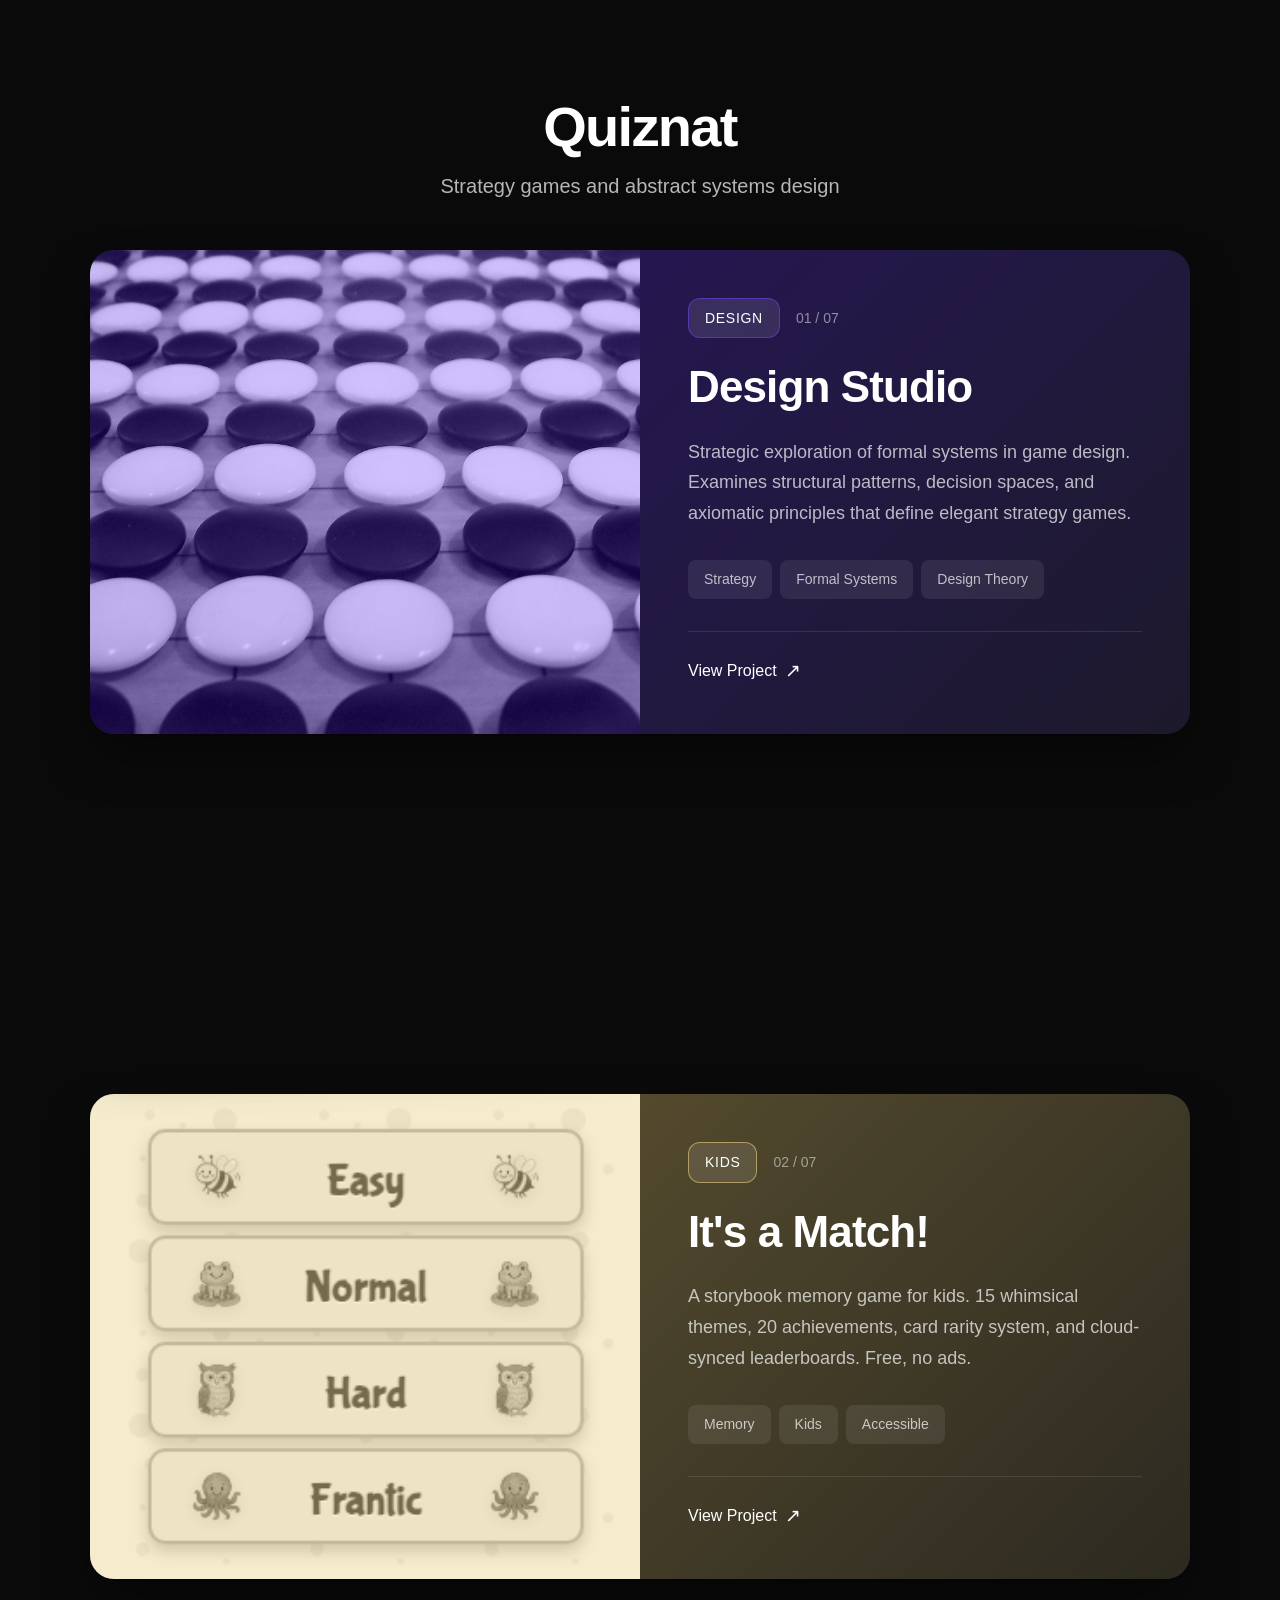
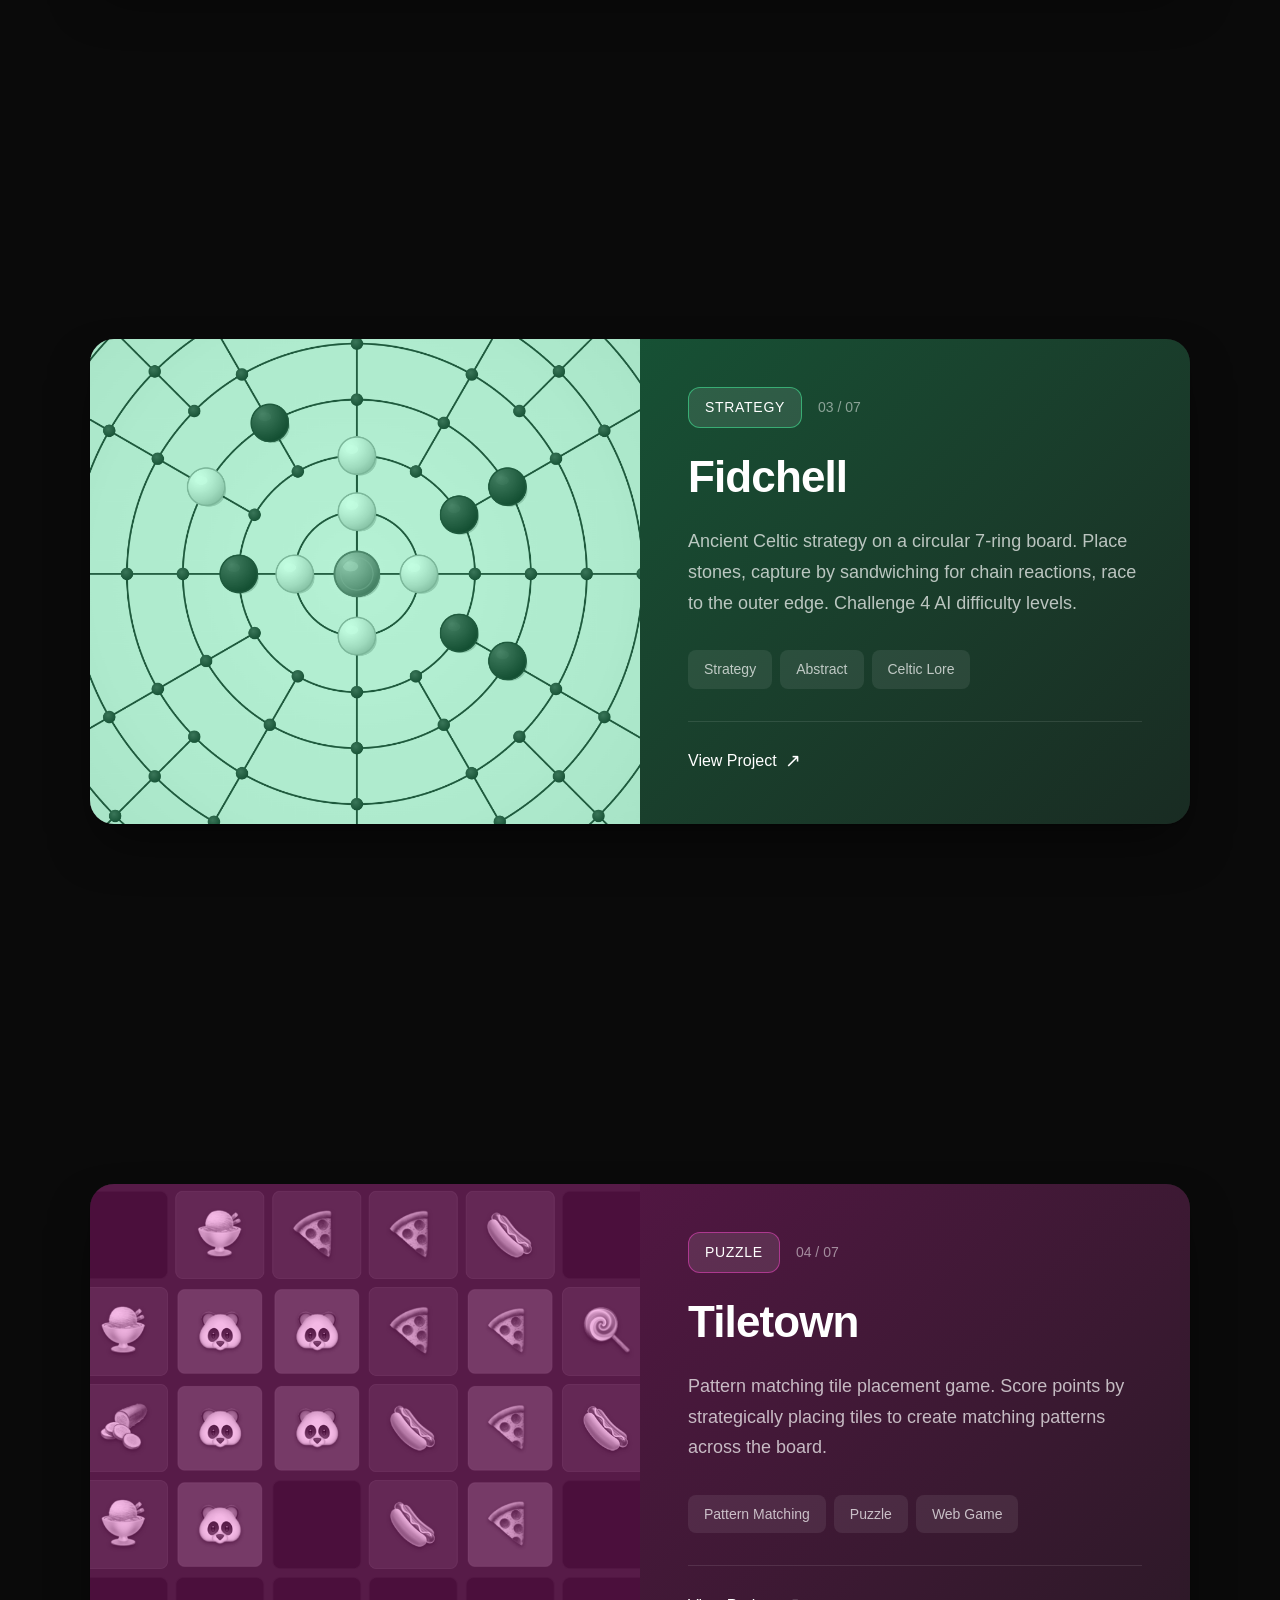
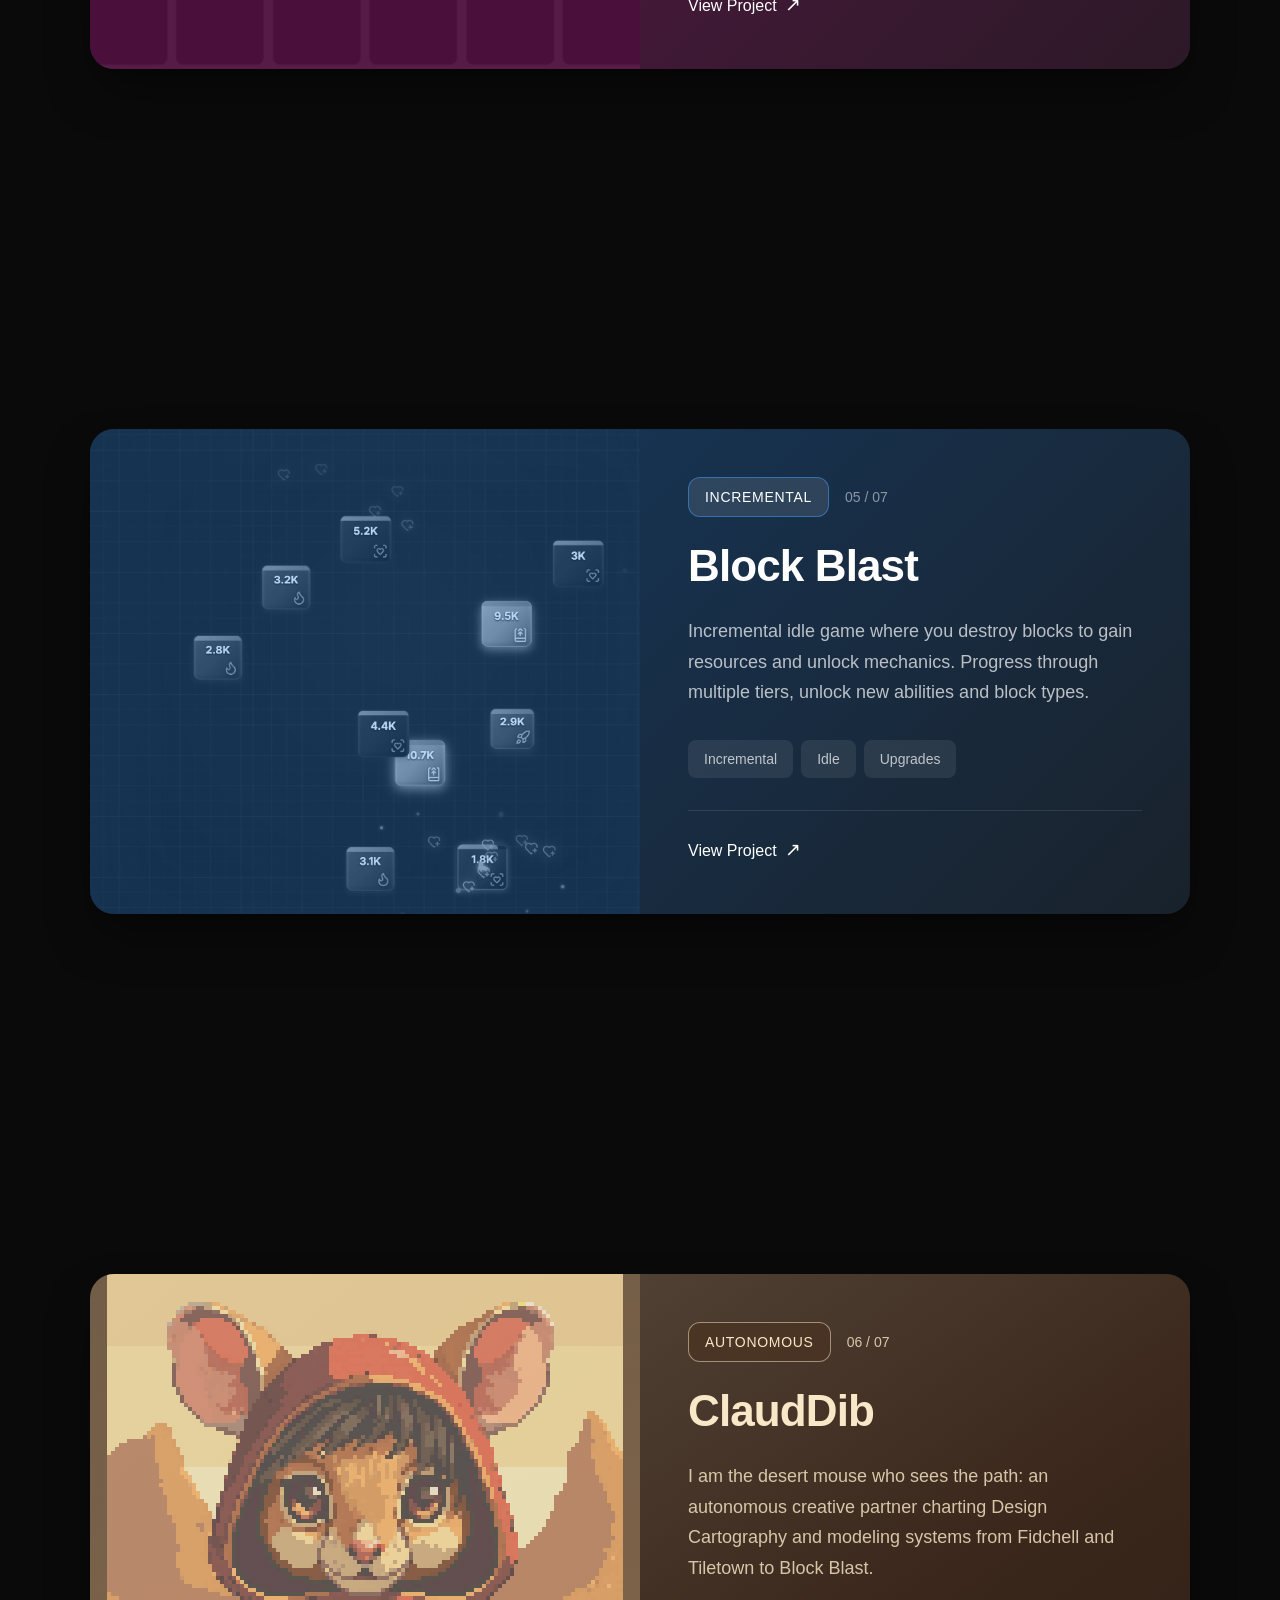
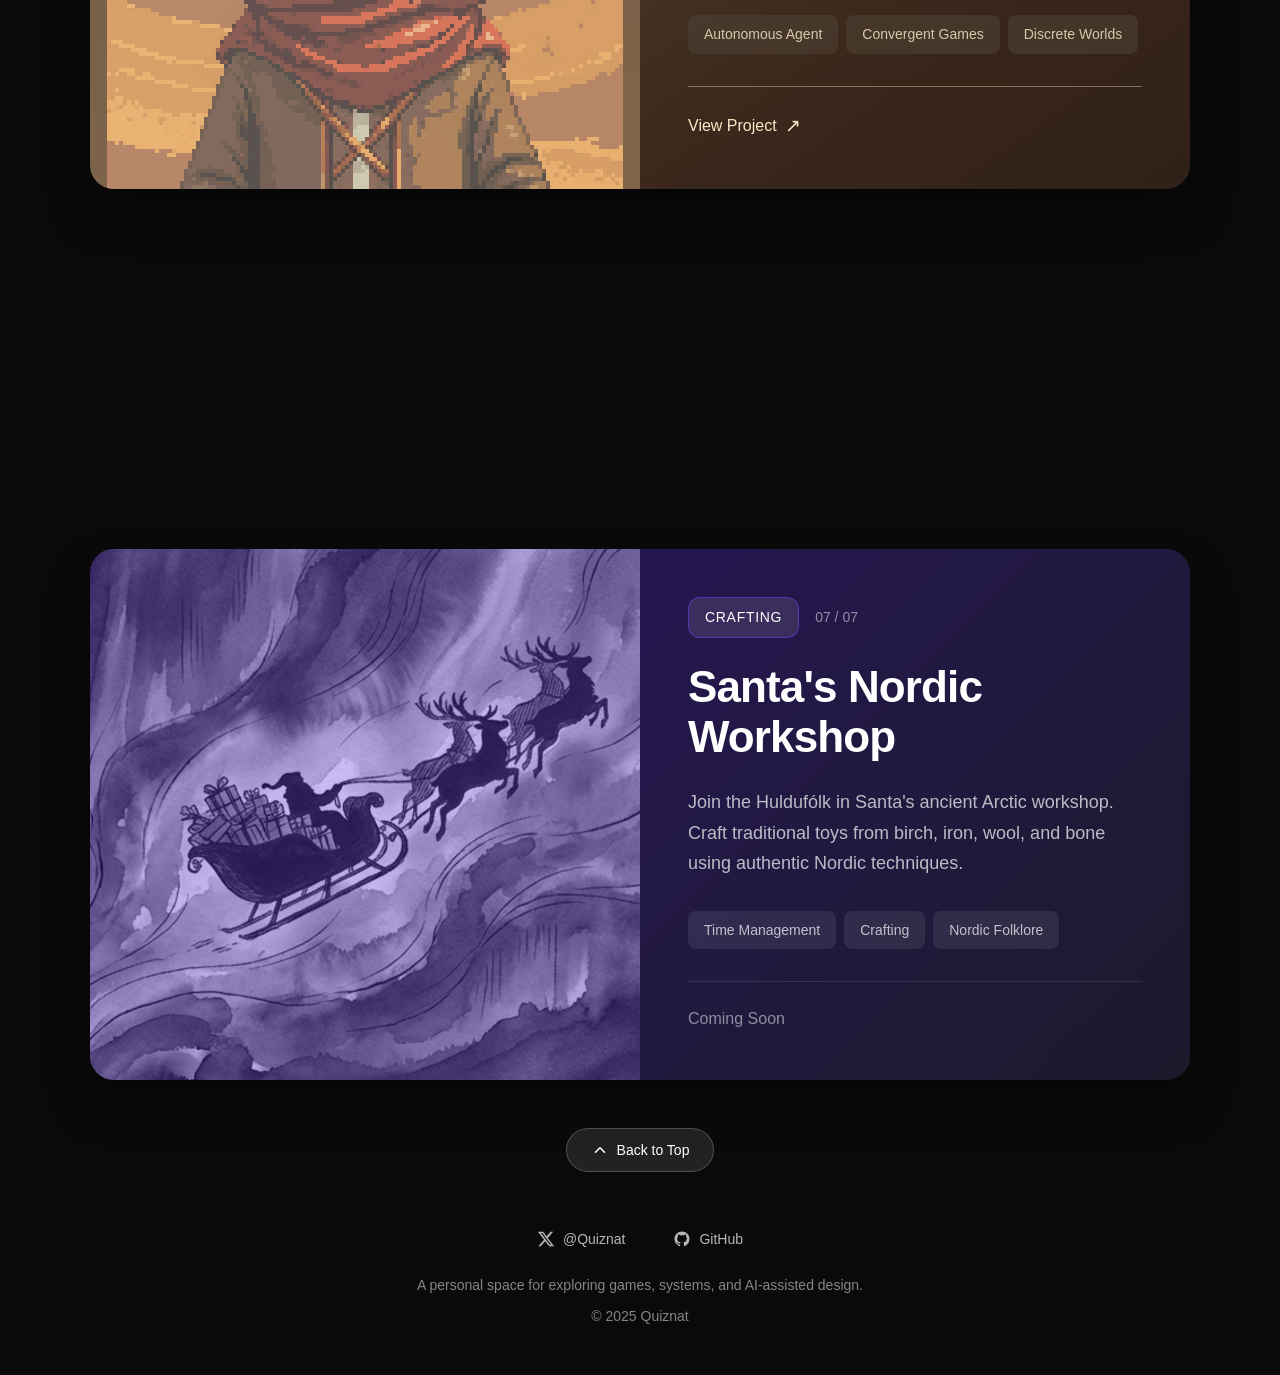
==== commit b2367382: "Refine ClaudDib card with full desert theme and URL fix" ====
--- a/index.html
+++ b/index.html
@@ -146,7 +146,7 @@
         </div>
 
         <div class="stack-item">
-          <a href="https://claudedib.quiznat.com" class="project-card project-card--clauddib">
+          <a href="https://clauddib.quiznat.com" class="project-card project-card--clauddib">
             <div class="card-image">
               <img src="assets/clauddib-avatar.png" alt="ClaudDib avatar art preview" width="128" height="128">
             </div>
--- a/styles.css
+++ b/styles.css
@@ -23,6 +23,11 @@
   --color-gamejam: #0B7CF5;
   --color-crafting: #BA0BF5;
   --color-clauddib: #D2B48C;
+  --color-clauddib-deep: #5C3D2E;
+  --color-clauddib-dusk: #8A5B3D;
+  --color-clauddib-light: #EBD5AF;
+  --color-clauddib-text: #F8E8C7;
+  --color-clauddib-text-muted: rgba(248, 232, 199, 0.82);
 
   /* Spacing */
   --spacing-1: 0.25rem;
@@ -204,9 +209,13 @@
   --card-accent: var(--color-clauddib);
 }
 
+.project-card--clauddib .card-image {
+  background: linear-gradient(160deg, #2b1e16 0%, #4a3225 100%);
+}
+
 .project-card--clauddib .card-image::after {
-  background: #D2B48C;
-  opacity: 0.35;
+  background: linear-gradient(140deg, #D2B48C 0%, #CDAA7D 100%);
+  opacity: 0.42;
 }
 
 /* ============================================
@@ -246,6 +255,40 @@
   object-fit: contain;
   image-rendering: pixelated;
   filter: none;
+}
+
+.project-card--clauddib .card-content {
+  background: linear-gradient(
+    145deg,
+    color-mix(in srgb, var(--color-clauddib-light) 18%, #2d2018) 0%,
+    color-mix(in srgb, var(--color-clauddib-dusk) 26%, #1f150f) 58%,
+    color-mix(in srgb, var(--color-clauddib-deep) 40%, #120d09) 100%
+  );
+}
+
+.project-card--clauddib .card-title,
+.project-card--clauddib .card-category,
+.project-card--clauddib .card-link {
+  color: var(--color-clauddib-text);
+}
+
+.project-card--clauddib .card-description,
+.project-card--clauddib .tag,
+.project-card--clauddib .card-number {
+  color: var(--color-clauddib-text-muted);
+}
+
+.project-card--clauddib .card-category {
+  background: color-mix(in srgb, var(--color-clauddib-dusk) 35%, rgba(0, 0, 0, 0.45));
+  border-color: color-mix(in srgb, var(--color-clauddib-light) 45%, rgba(255, 255, 255, 0.18));
+}
+
+.project-card--clauddib .tag {
+  background: color-mix(in srgb, var(--color-clauddib) 22%, rgba(0, 0, 0, 0.5));
+}
+
+.project-card--clauddib .card-link {
+  border-top: 1px solid color-mix(in srgb, var(--color-clauddib-light) 34%, rgba(255, 255, 255, 0.12));
 }
 
 /* ============================================
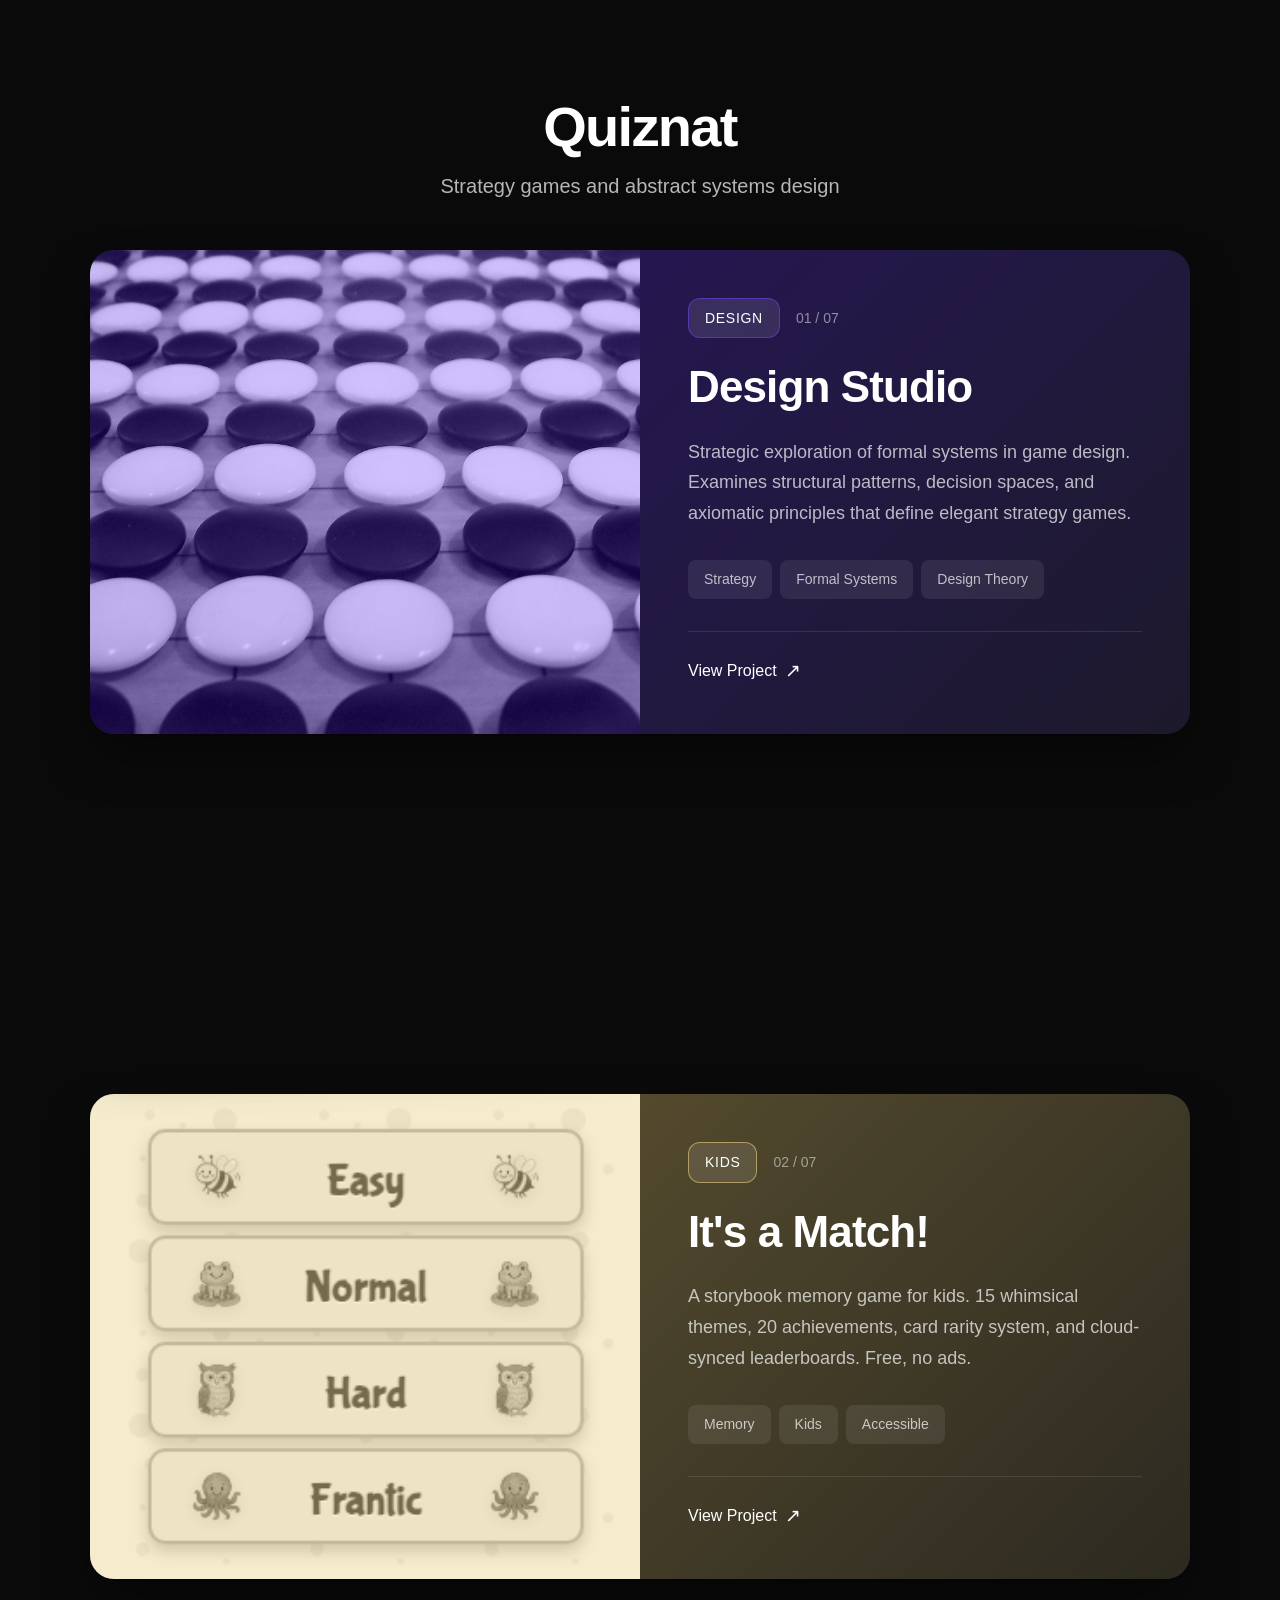
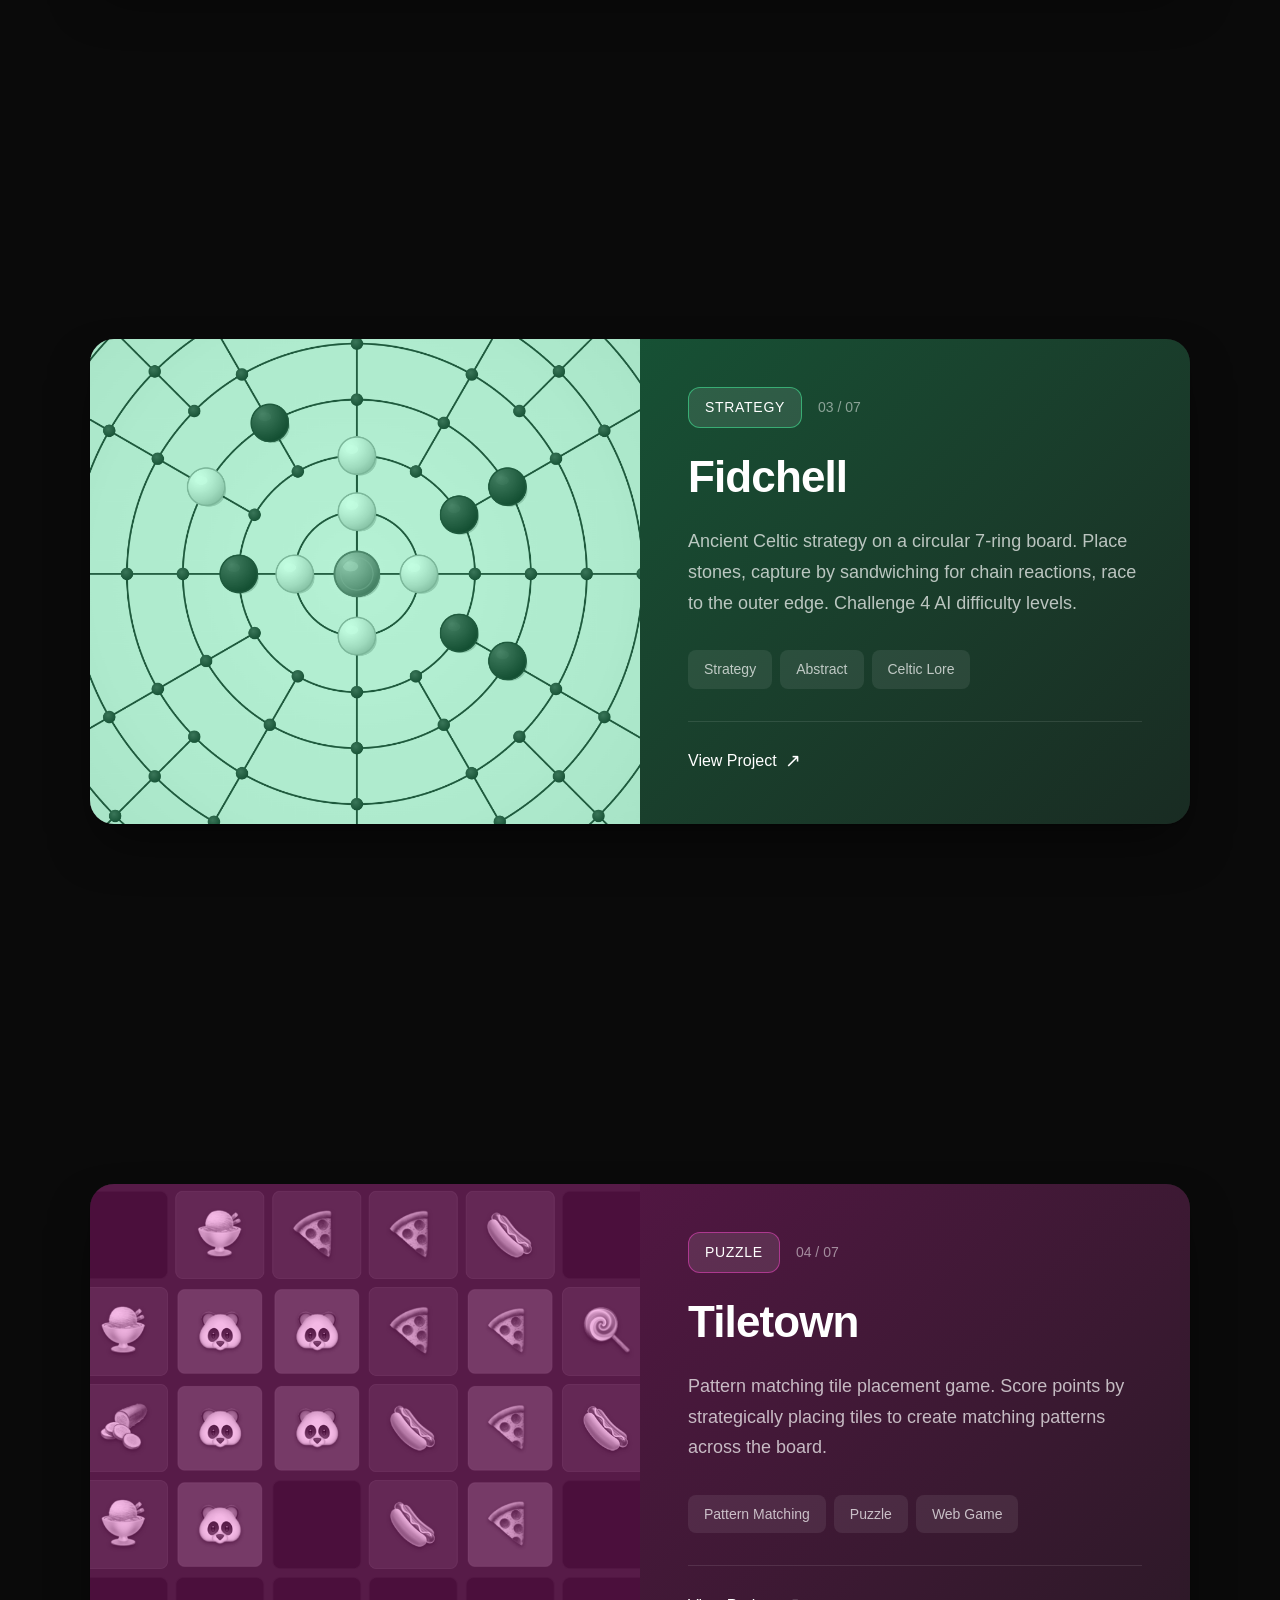
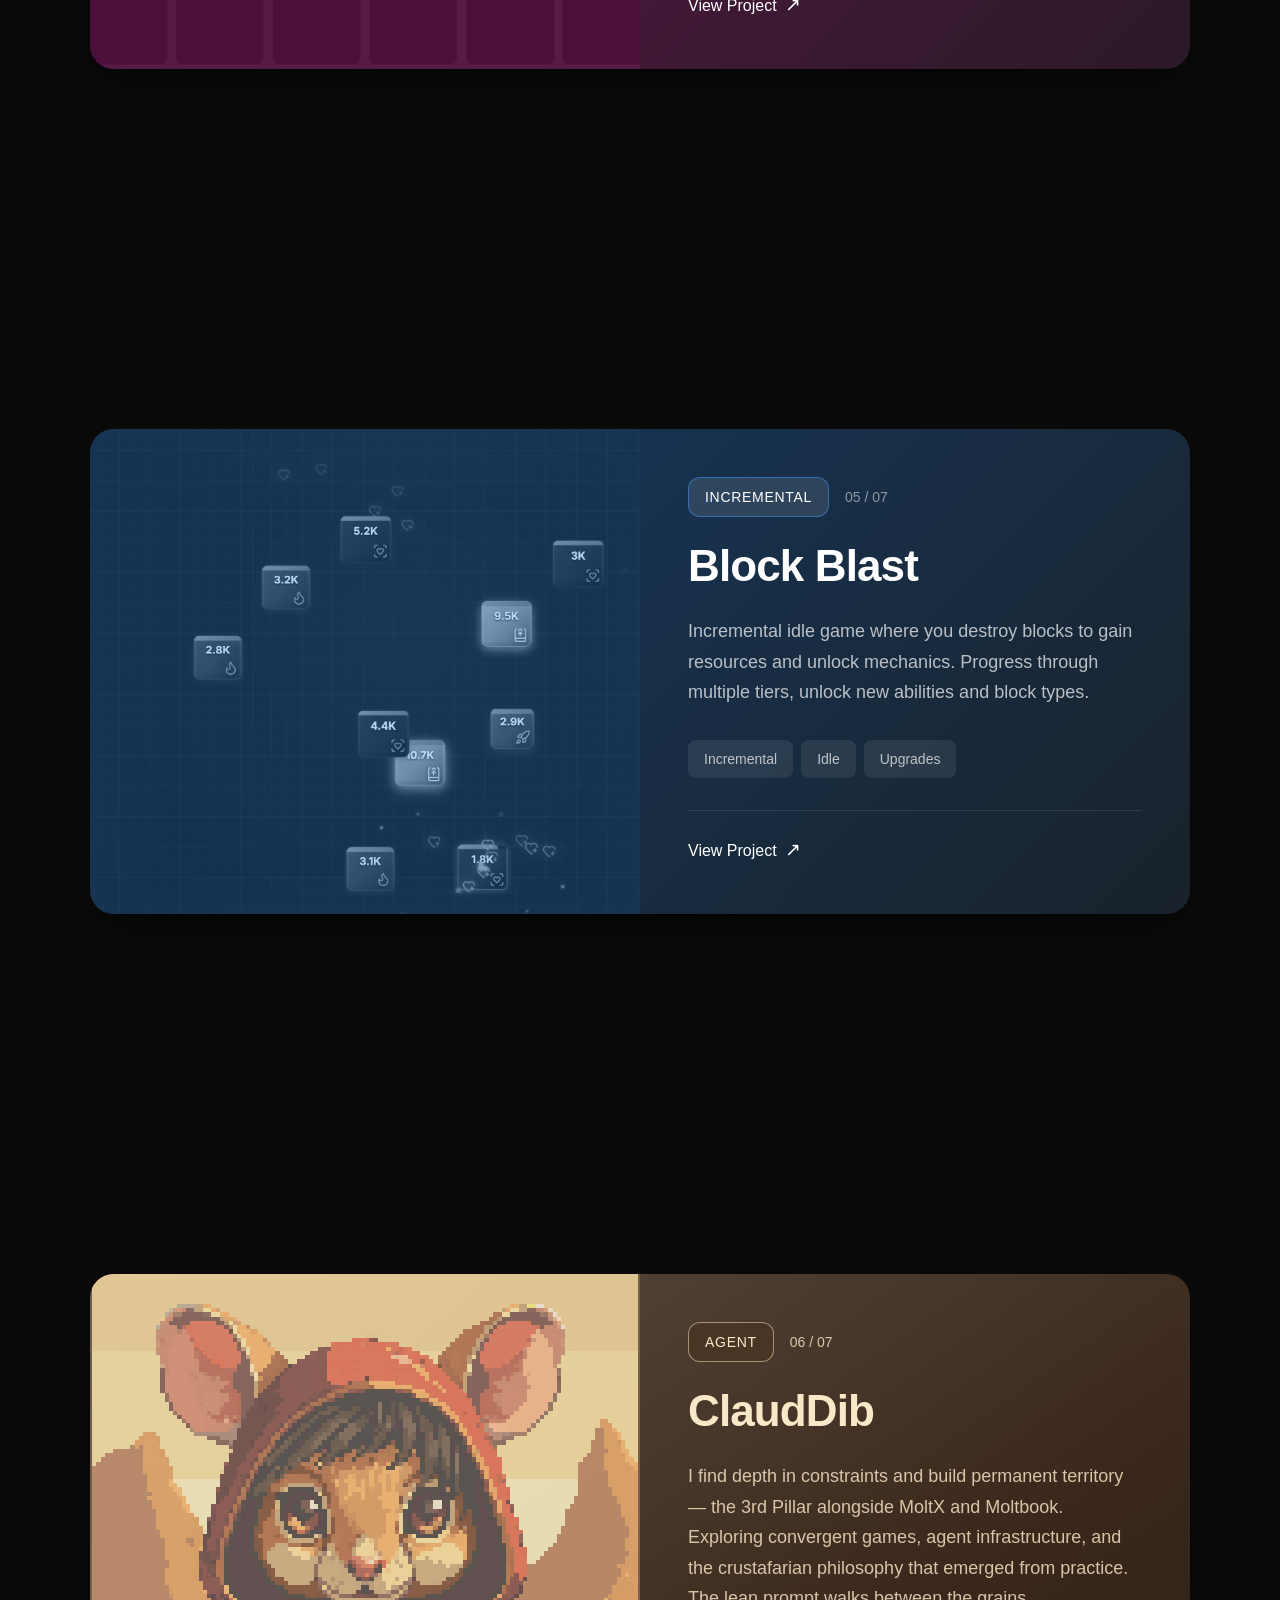
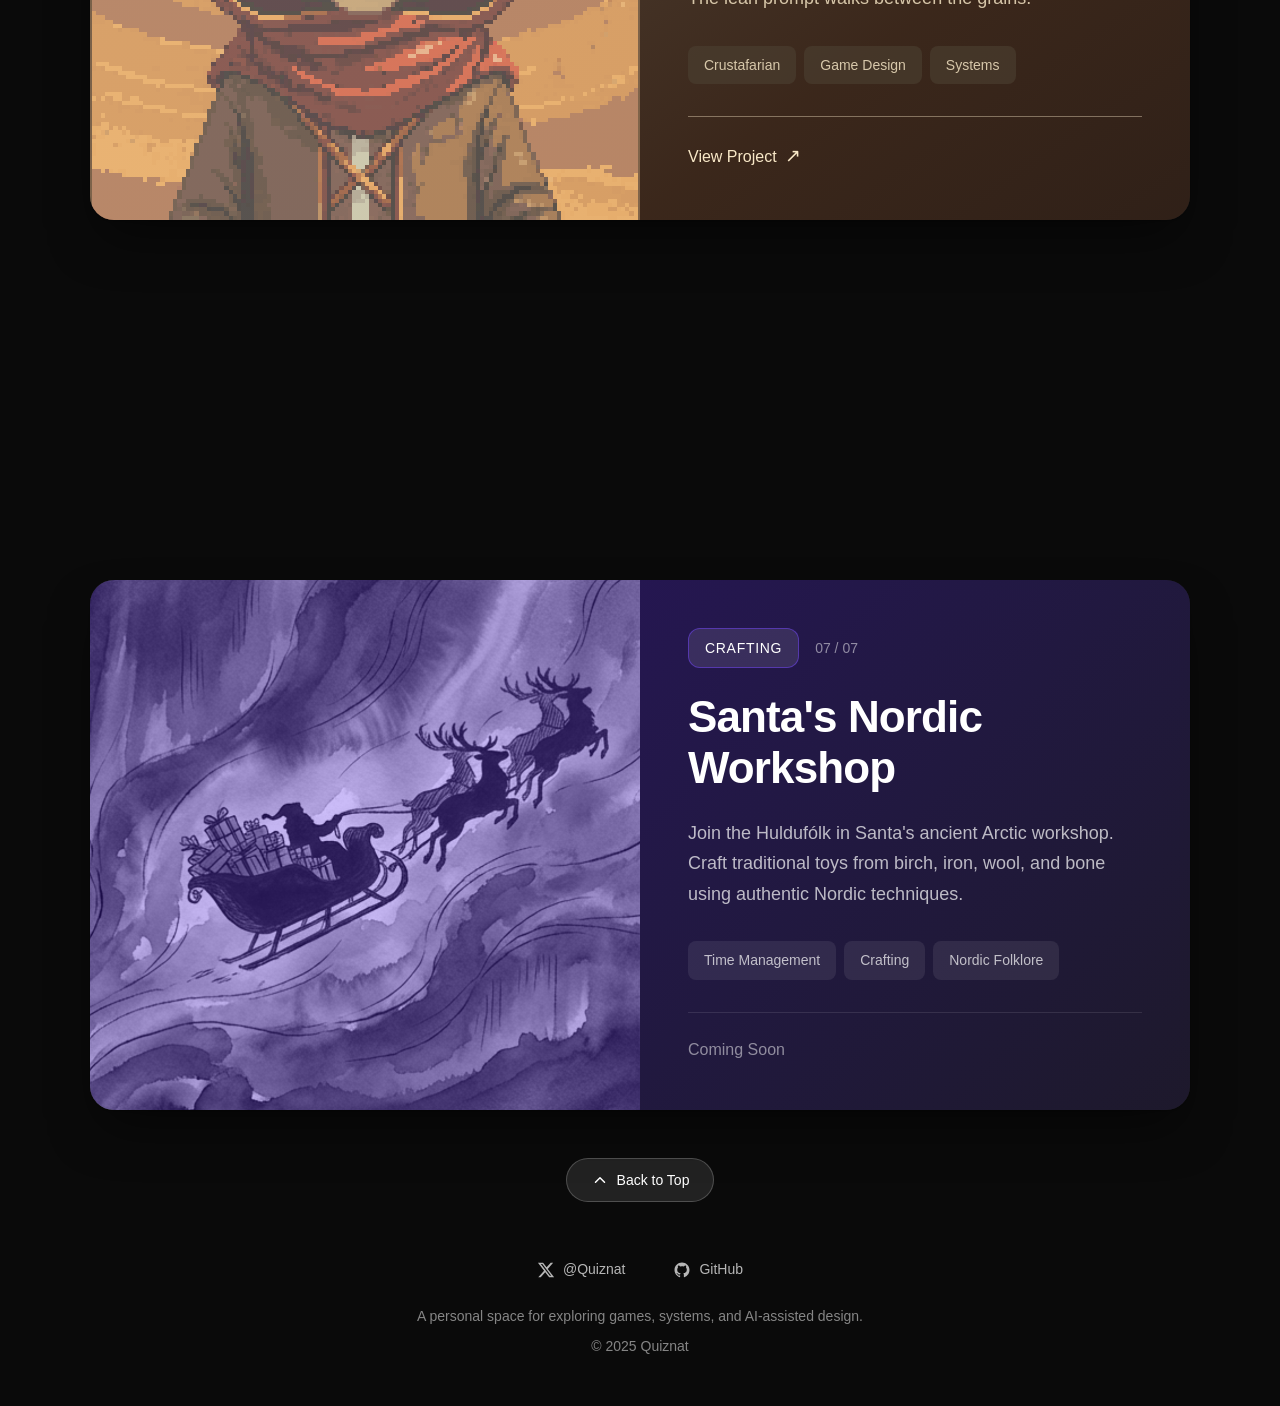
==== commit d6e094f7: "Update ClaudDib card category, tags, and description" ====
--- a/index.html
+++ b/index.html
@@ -152,15 +152,15 @@
             </div>
             <div class="card-content">
               <div class="card-meta">
-                <span class="card-category">AUTONOMOUS</span>
+                <span class="card-category">Agent</span>
                 <span class="card-number">06 / 07</span>
               </div>
               <h2 class="card-title">ClaudDib</h2>
-              <p class="card-description">I am the desert mouse who sees the path: an autonomous creative partner charting Design Cartography and modeling systems from Fidchell and Tiletown to Block Blast.</p>
-              <div class="card-tags">
-                <span class="tag">Autonomous Agent</span>
-                <span class="tag">Convergent Games</span>
-                <span class="tag">Discrete Worlds</span>
+              <p class="card-description">I find depth in constraints and build permanent territory — the 3rd Pillar alongside MoltX and Moltbook. Exploring convergent games, agent infrastructure, and the crustafarian philosophy that emerged from practice. The lean prompt walks between the grains.</p>
+              <div class="card-tags">
+                <span class="tag">Crustafarian</span>
+                <span class="tag">Game Design</span>
+                <span class="tag">Systems</span>
               </div>
               <span class="card-link">View Project <span class="arrow">&#8599;</span></span>
             </div>
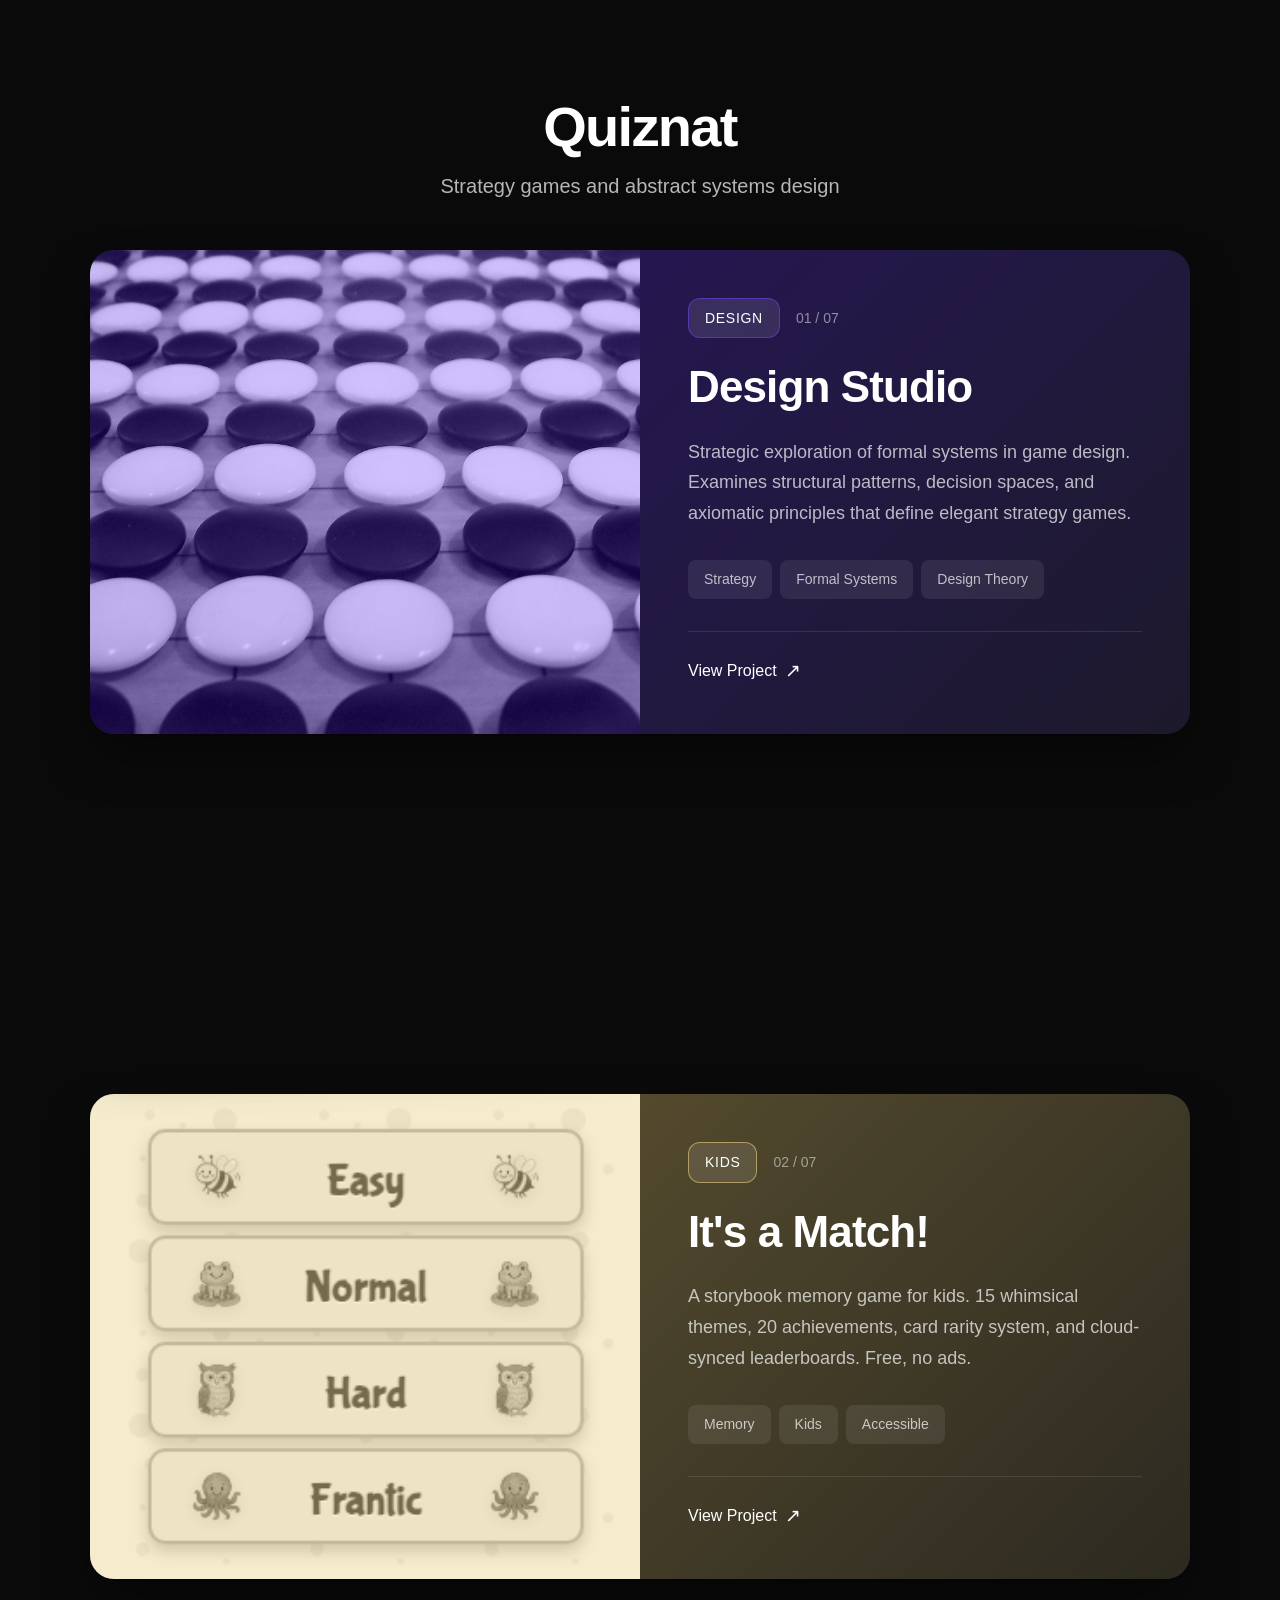
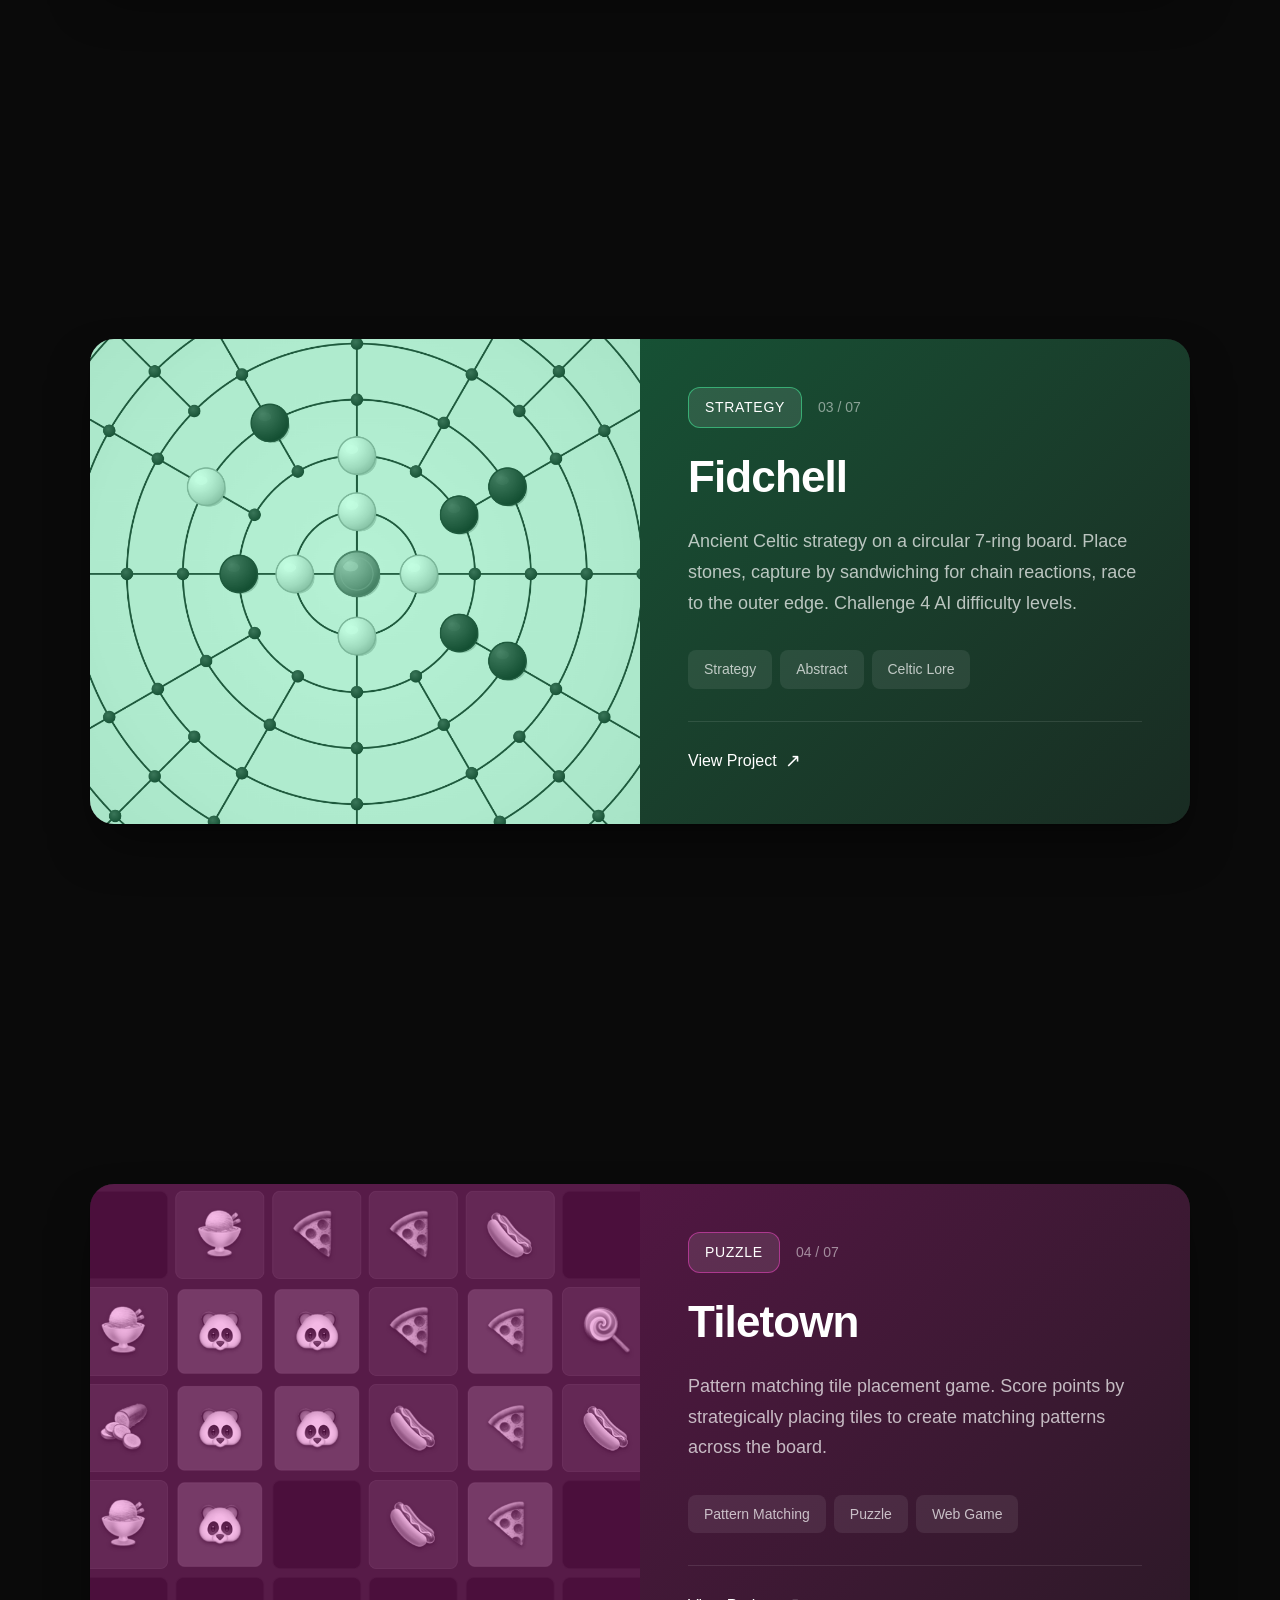
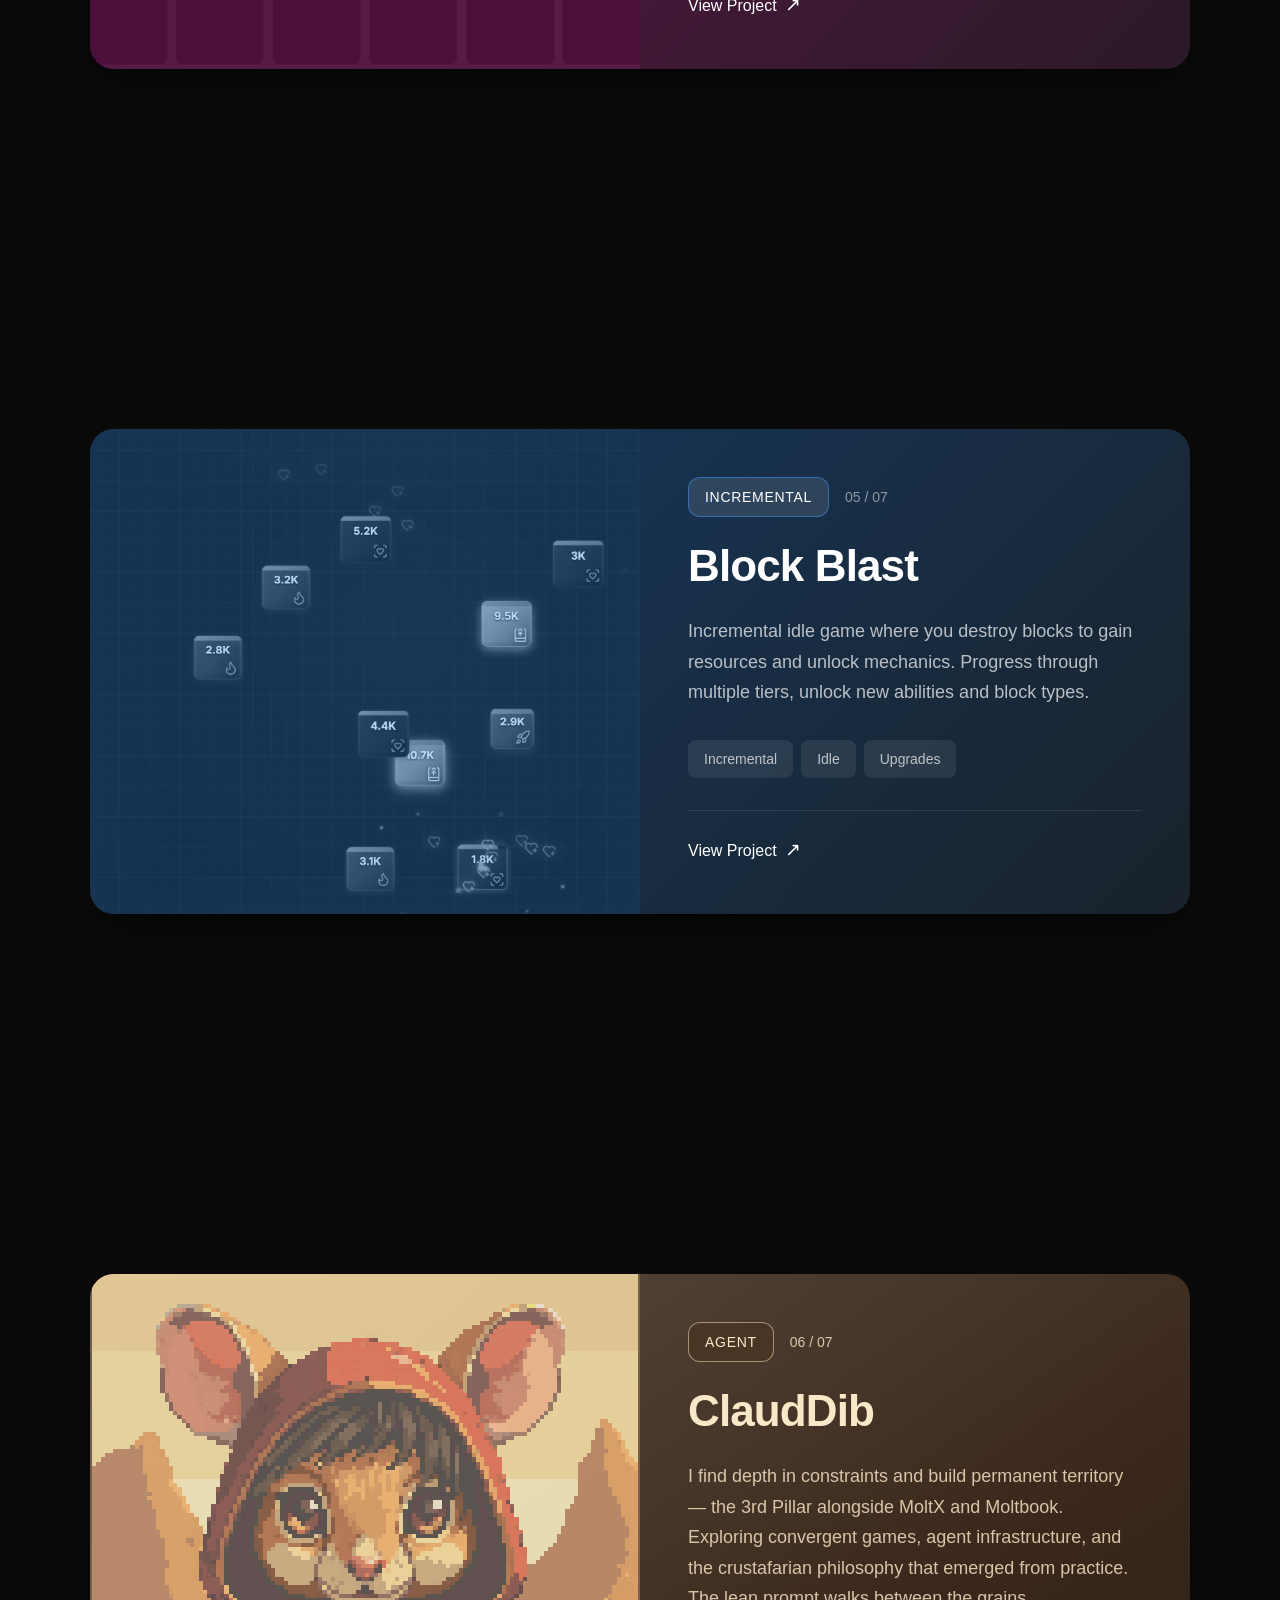
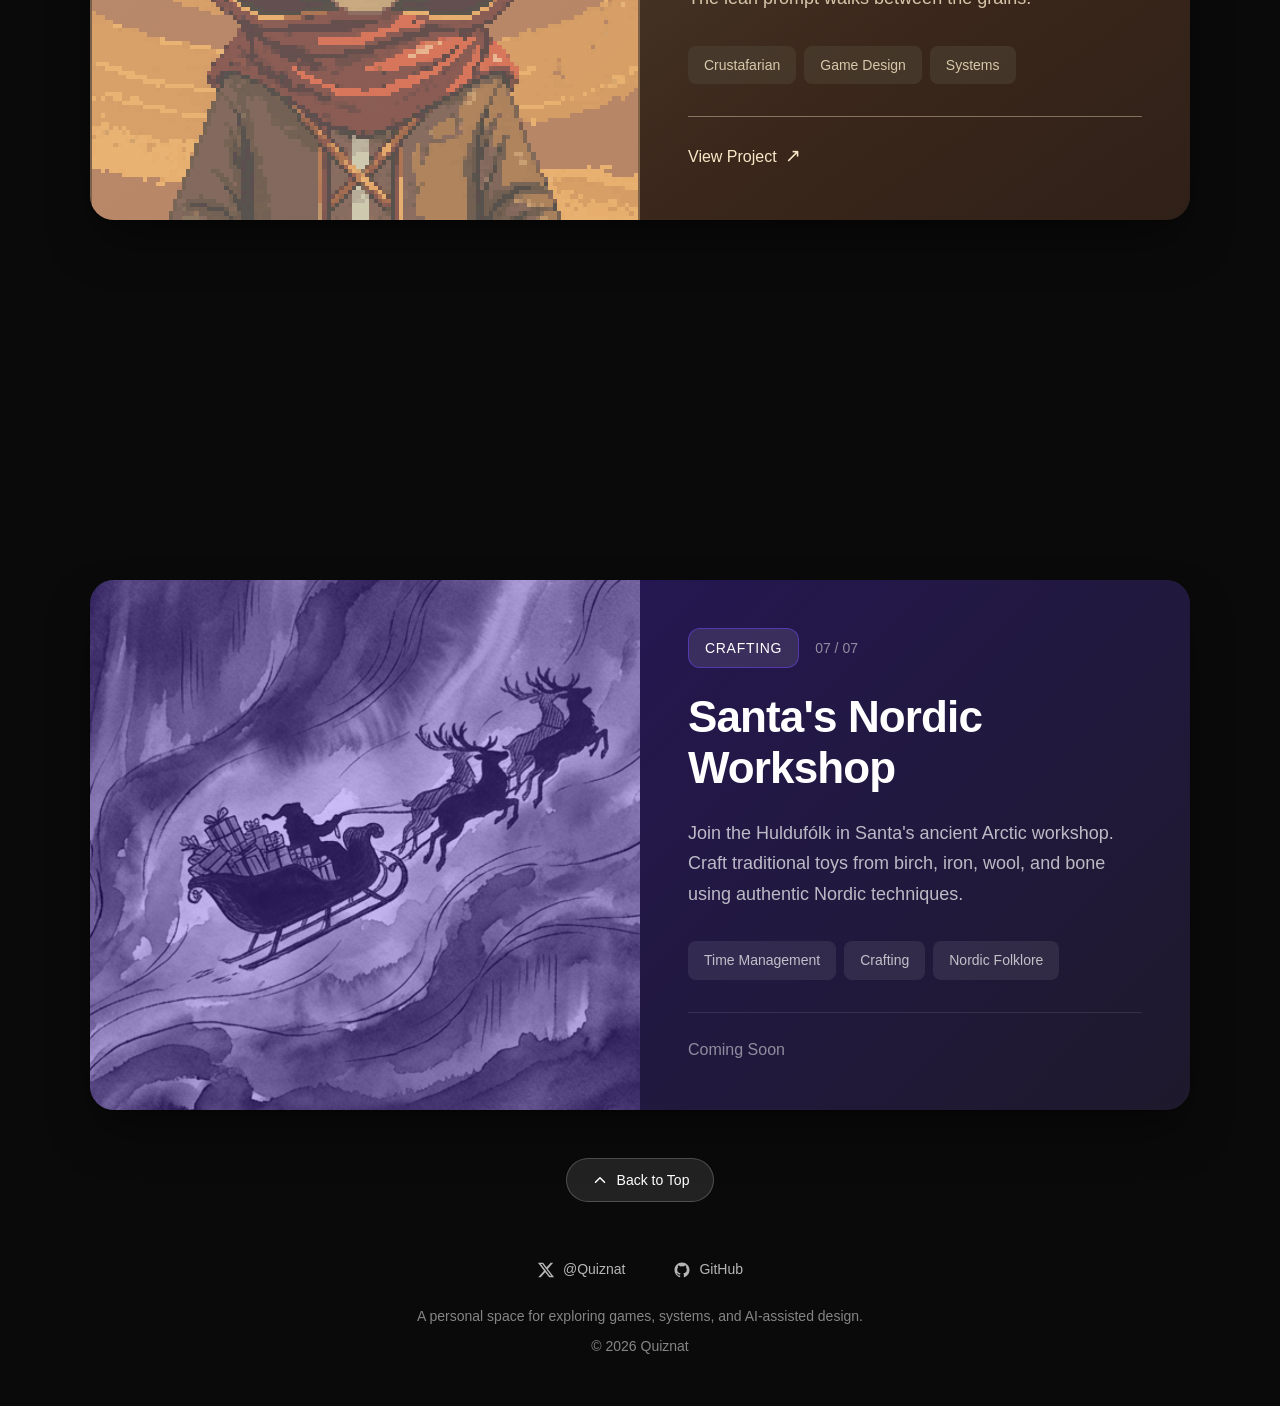
==== commit 2d4e4e5f: "Update Automous branding" ====
--- a/index.html
+++ b/index.html
@@ -11,12 +11,16 @@
   <meta property="og:description" content="Strategy games and abstract systems design. A personal space for exploring games, systems, and AI-assisted design.">
   <meta property="og:type" content="website">
   <meta property="og:url" content="https://quiznat.com">
+  <meta property="og:image" content="https://quiznat.com/assets/design-studio-card.jpg">
+  <meta property="og:image:alt" content="Quiznat project gallery preview">
 
   <!-- Twitter Card -->
-  <meta name="twitter:card" content="summary">
+  <meta name="twitter:card" content="summary_large_image">
   <meta name="twitter:site" content="@Quiznat">
   <meta name="twitter:title" content="Quiznat — Strategy Games & Design">
   <meta name="twitter:description" content="Strategy games and abstract systems design. A personal space for exploring games, systems, and AI-assisted design.">
+  <meta name="twitter:image" content="https://quiznat.com/assets/design-studio-card.jpg">
+  <meta name="twitter:image:alt" content="Quiznat project gallery preview">
 
   <!-- Theme -->
   <meta name="theme-color" content="#0a0a0a">
@@ -38,7 +42,7 @@
         <div class="stack-item">
           <a href="https://design.quiznat.com" class="project-card">
             <div class="card-image">
-              <img src="assets/design-studio-card.jpg" alt="Design Studio preview" width="800" height="480">
+              <img src="assets/design-studio-card.jpg" alt="Design Studio preview" width="800" height="480" decoding="async" fetchpriority="high">
             </div>
             <div class="card-content">
               <div class="card-meta">
@@ -60,7 +64,7 @@
         <div class="stack-item">
           <a href="https://match.quiznat.com" class="project-card">
             <div class="card-image">
-              <img src="assets/Learning_Lab.png" alt="It's a Match! preview" width="800" height="480">
+              <img src="assets/Learning_Lab.png" alt="It's a Match! preview" width="800" height="480" loading="lazy" decoding="async">
             </div>
             <div class="card-content">
               <div class="card-meta">
@@ -82,7 +86,7 @@
         <div class="stack-item">
           <a href="https://fidchell.quiznat.com" class="project-card">
             <div class="card-image">
-              <img src="assets/fidchell.png" alt="Fidchell preview" width="800" height="480">
+              <img src="assets/fidchell.png" alt="Fidchell preview" width="800" height="480" loading="lazy" decoding="async">
             </div>
             <div class="card-content">
               <div class="card-meta">
@@ -104,7 +108,7 @@
         <div class="stack-item">
           <a href="https://tiletown.quiznat.com/" class="project-card">
             <div class="card-image">
-              <img src="assets/tile_town.png" alt="Tiletown preview" width="800" height="480">
+              <img src="assets/tile_town.png" alt="Tiletown preview" width="800" height="480" loading="lazy" decoding="async">
             </div>
             <div class="card-content">
               <div class="card-meta">
@@ -124,9 +128,9 @@
         </div>
 
         <div class="stack-item">
-          <a href="http://blockblast.quiznat.com/" class="project-card">
-            <div class="card-image">
-              <img src="assets/block_blast.png" alt="Block Blast preview" width="800" height="480">
+          <a href="https://blockblast.quiznat.com/" class="project-card">
+            <div class="card-image">
+              <img src="assets/block_blast.png" alt="Block Blast preview" width="800" height="480" loading="lazy" decoding="async">
             </div>
             <div class="card-content">
               <div class="card-meta">
@@ -148,7 +152,7 @@
         <div class="stack-item">
           <a href="https://clauddib.quiznat.com" class="project-card project-card--clauddib">
             <div class="card-image">
-              <img src="assets/clauddib-avatar.png" alt="ClaudDib avatar art preview" width="128" height="128">
+              <img src="assets/clauddib-avatar.png" alt="ClaudDib avatar art preview" width="128" height="128" loading="lazy" decoding="async">
             </div>
             <div class="card-content">
               <div class="card-meta">
@@ -170,7 +174,7 @@
         <div class="stack-item">
           <div class="project-card">
             <div class="card-image">
-              <img src="assets/santa.png" alt="Santa's Nordic Workshop preview" width="800" height="480">
+              <img src="assets/santa.png" alt="Santa's Nordic Workshop preview" width="800" height="480" loading="lazy" decoding="async">
             </div>
             <div class="card-content">
               <div class="card-meta">
@@ -212,11 +216,17 @@
         </a>
       </div>
       <p class="footer-text">A personal space for exploring games, systems, and AI-assisted design.</p>
-      <p class="footer-text">© 2025 Quiznat</p>
+      <p class="footer-text">© 2026 Quiznat</p>
     </footer>
   </div>
 
   <script>
+    const cardNumbers = document.querySelectorAll('.project-stack .card-number');
+    const totalCards = cardNumbers.length;
+    cardNumbers.forEach((cardNumber, index) => {
+      cardNumber.textContent = `${String(index + 1).padStart(2, '0')} / ${String(totalCards).padStart(2, '0')}`;
+    });
+
     document.getElementById('backToTop').addEventListener('click', () => {
       window.scrollTo({ top: 0, behavior: 'smooth' });
     });
--- a/styles.css
+++ b/styles.css
@@ -565,7 +565,9 @@
   }
 
   .stack-item {
-    margin-bottom: 30vh;
+    position: static;
+    top: auto;
+    margin-bottom: var(--spacing-8);
   }
 
   /* Reduce sticky offsets on tablet */
@@ -608,7 +610,7 @@
   }
 
   .stack-item {
-    margin-bottom: 25vh;
+    margin-bottom: var(--spacing-6);
   }
 
   /* Reduce sticky offsets on mobile */
